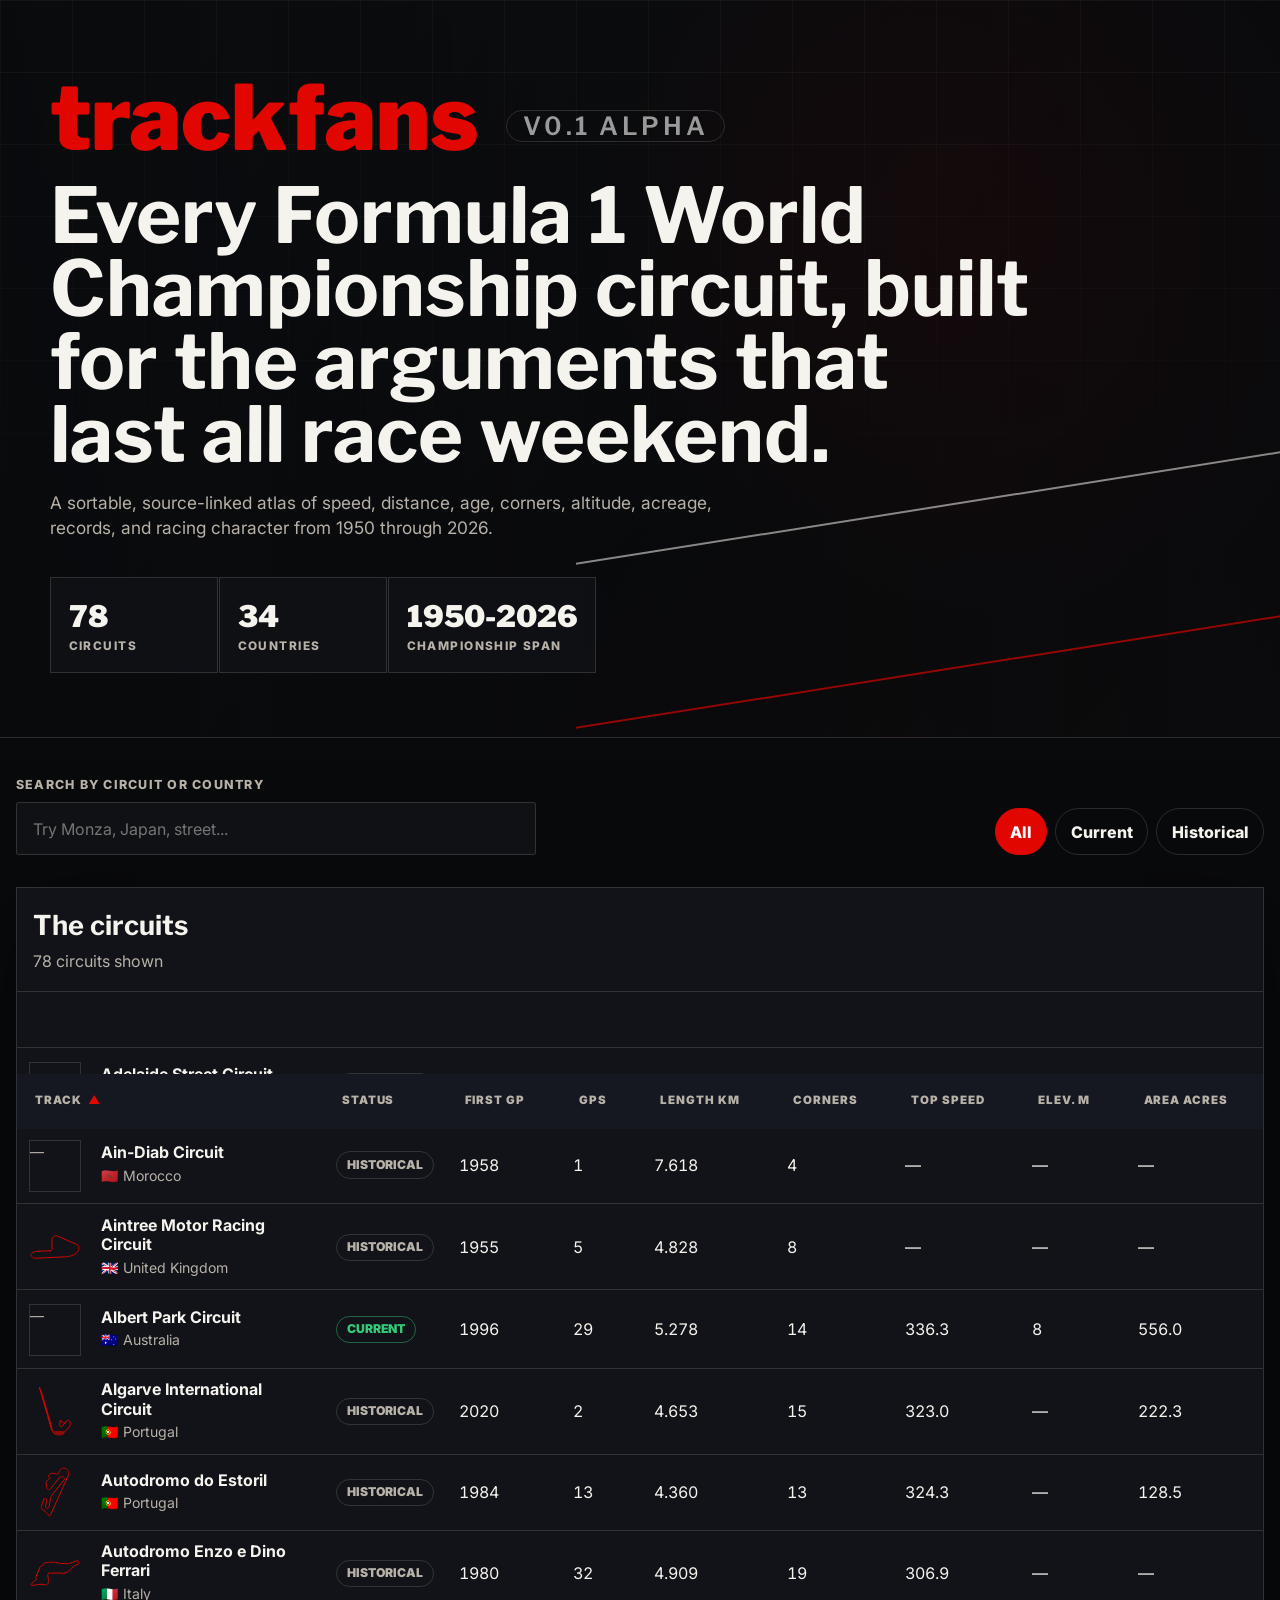
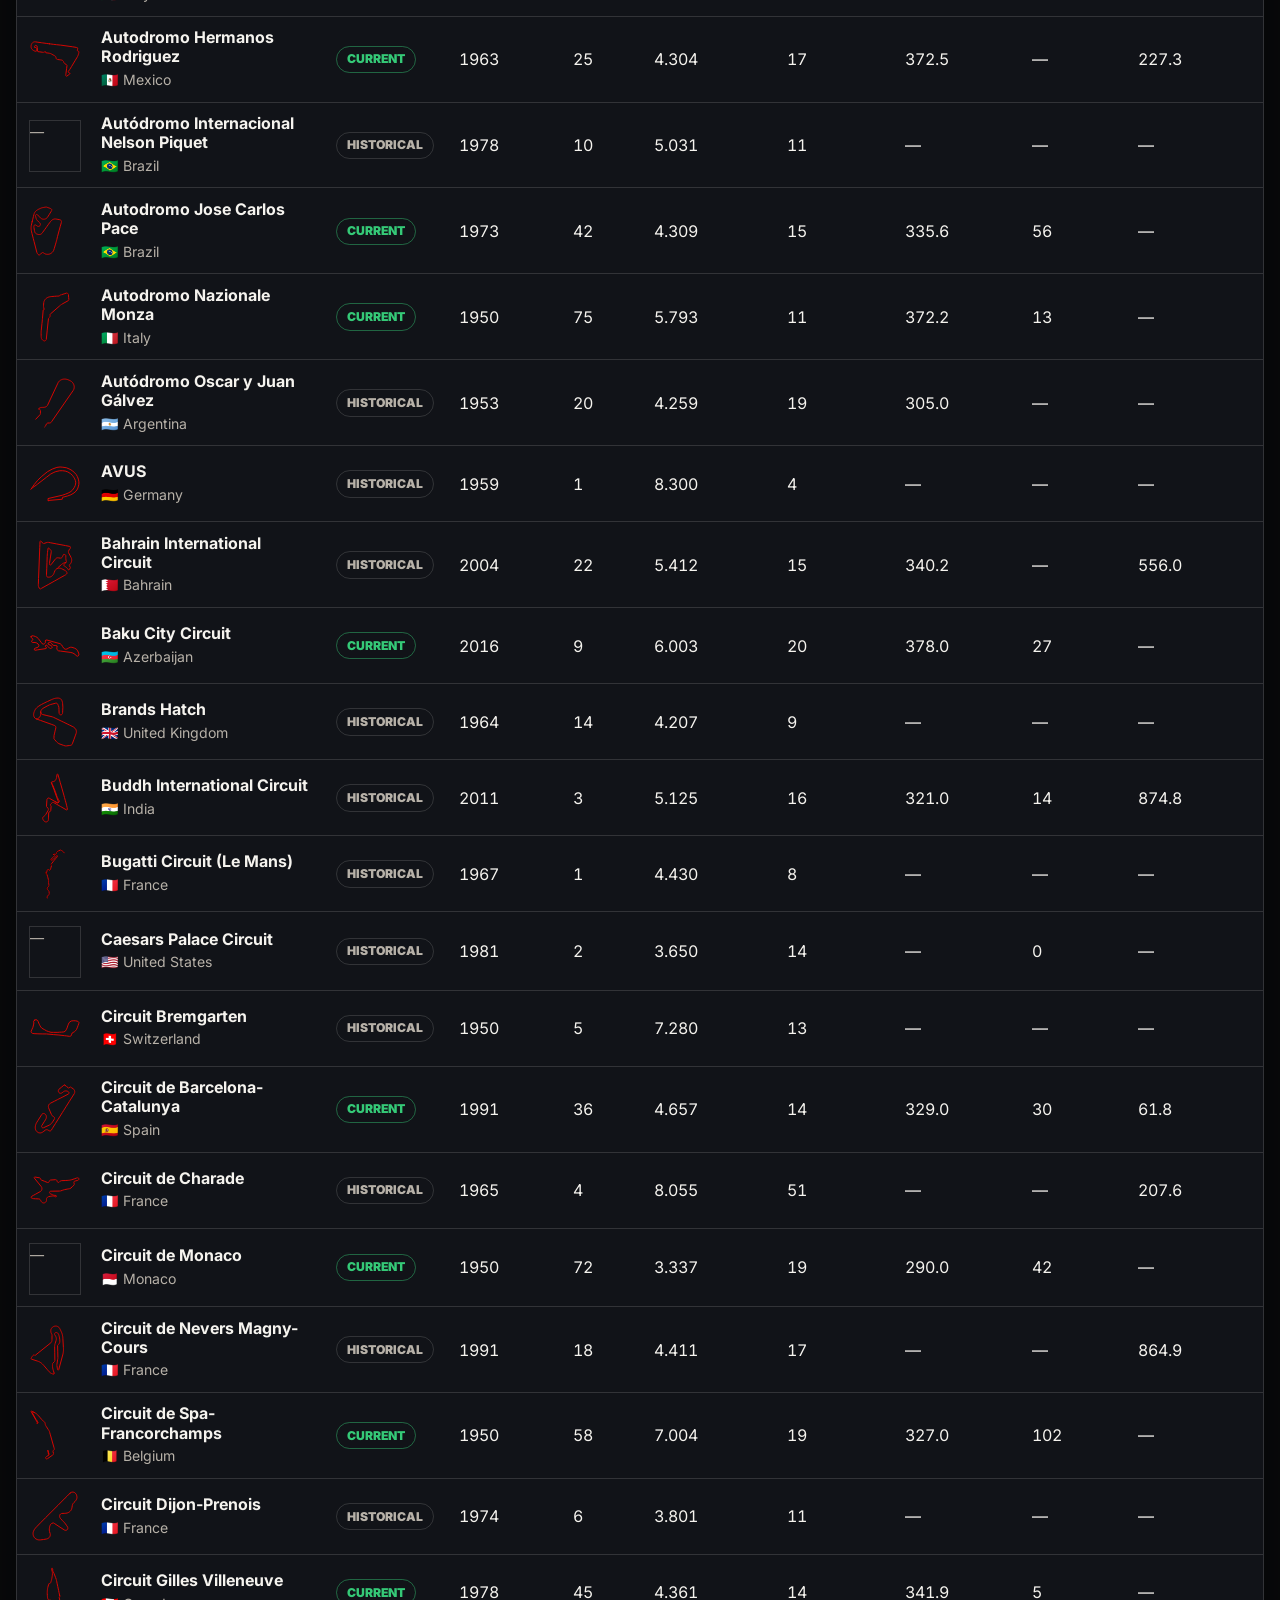
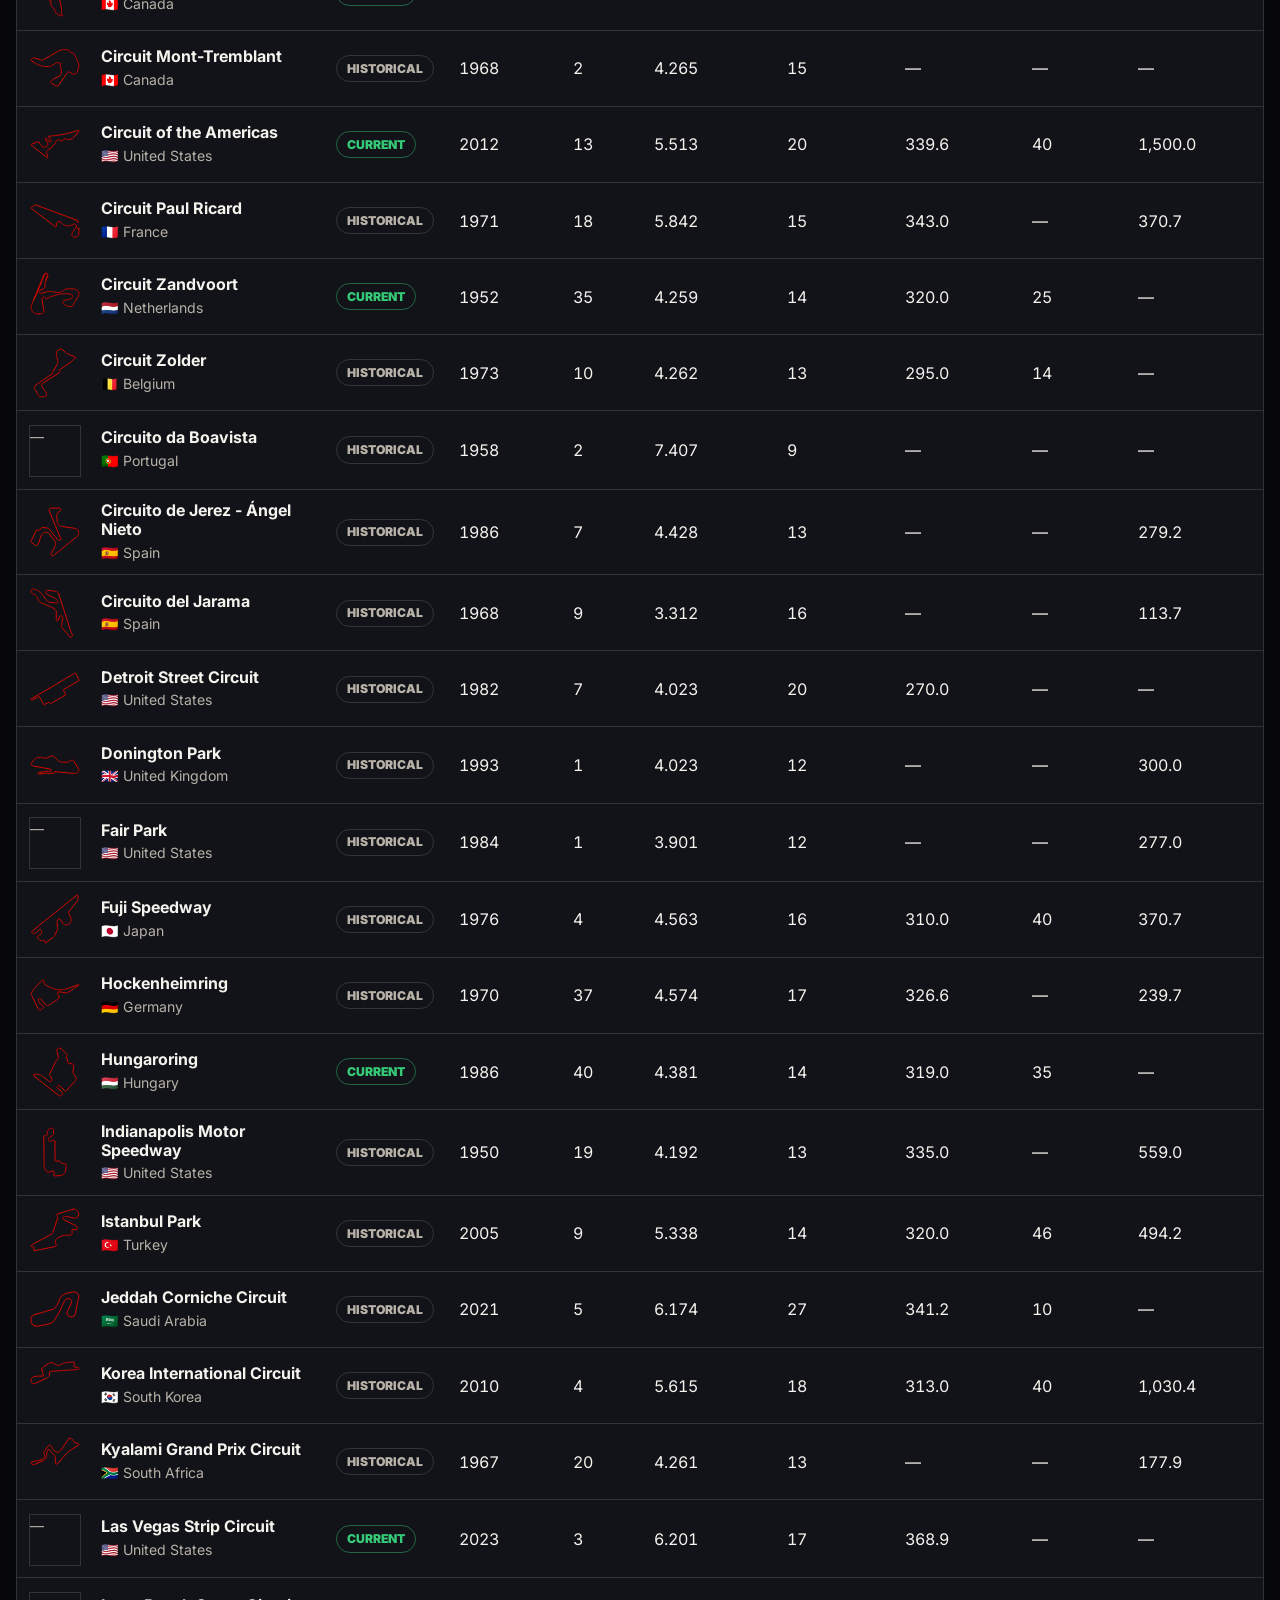
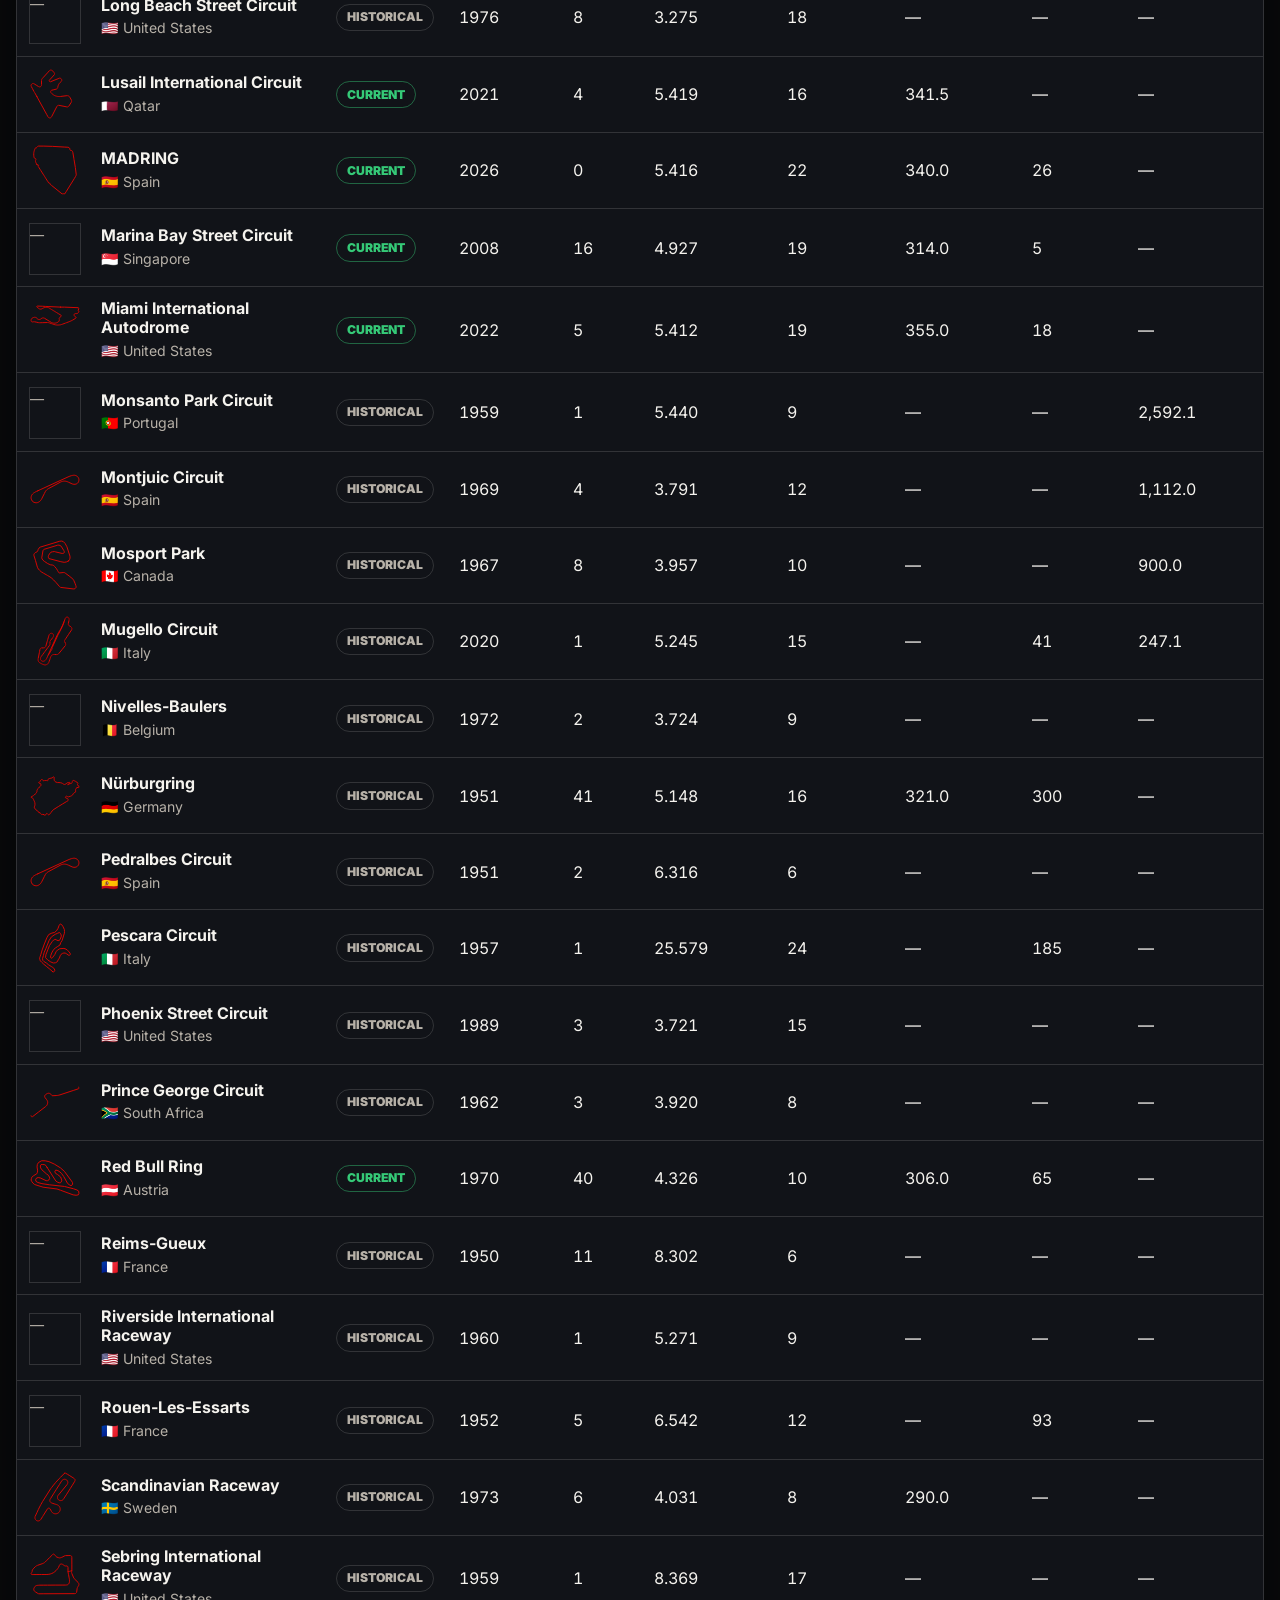
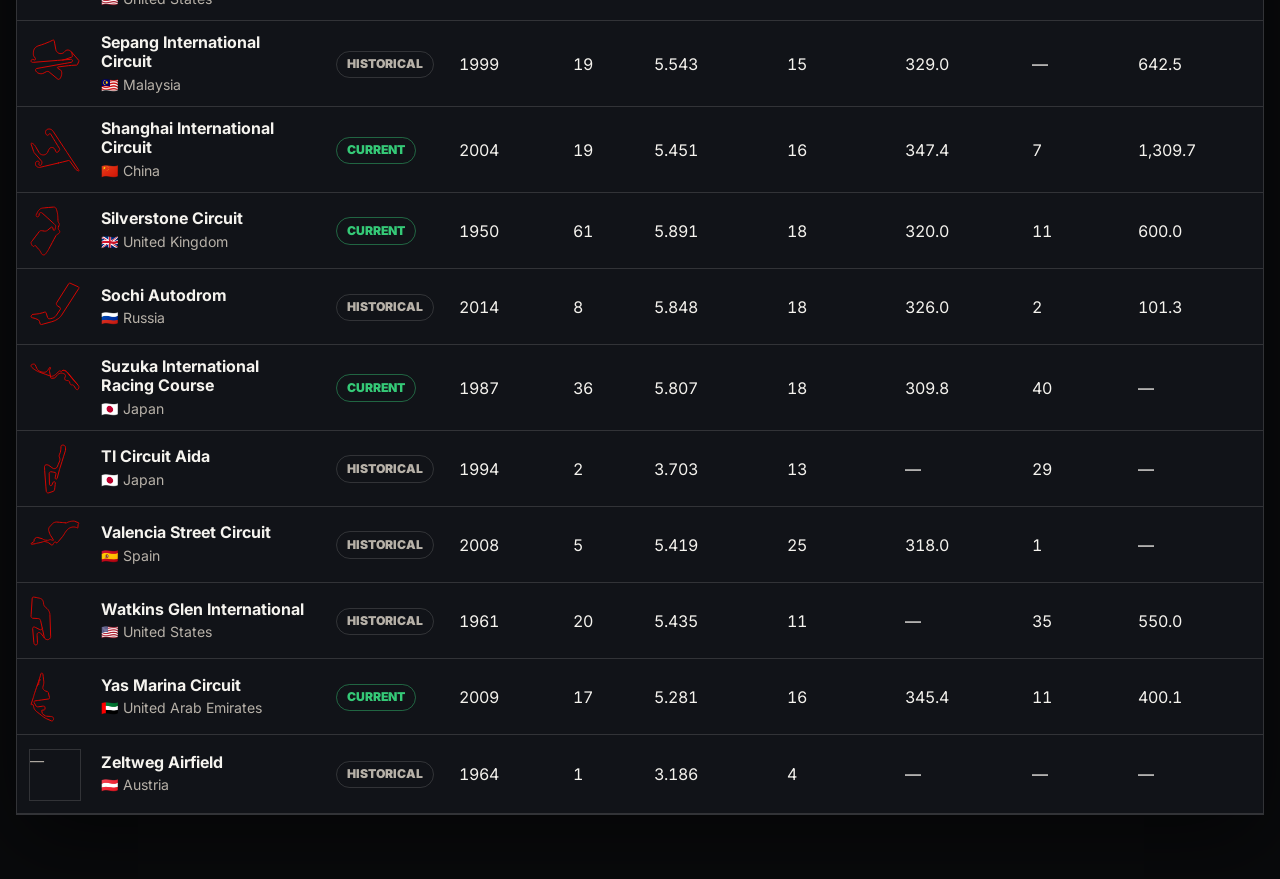
==== index.html @ aa9fca0a "trackfans v0.1 alpha" ====
<!doctype html>
<html lang="en">
  <head>
    <meta charset="utf-8">
    <meta name="viewport" content="width=device-width, initial-scale=1">
    <meta name="color-scheme" content="dark">
    <title>trackfans v0.1 alpha | Formula 1 World Championship Circuits 1950-2026</title>
    <link rel="preconnect" href="https://fonts.googleapis.com">
    <link rel="preconnect" href="https://fonts.gstatic.com" crossorigin>
    <link href="https://fonts.googleapis.com/css2?family=Inter:wght@400;500;600;700;800;900&family=Libre+Franklin:wght@700;900&display=swap" rel="stylesheet">
    <link rel="stylesheet" href="./styles.css">
  </head>
  <body>
    <a class="skip-link" href="#main">Skip to content</a>
    <header class="hero">
      <div class="hero__grid" aria-hidden="true"></div>
      <div class="hero__content">
        <p class="brand">trackfans <span class="version-badge">v0.1 alpha</span></p>
        <h1>Every Formula 1 World Championship circuit, built for the arguments that last all race weekend.</h1>
        <p class="tagline">A sortable, source-linked atlas of speed, distance, age, corners, altitude, acreage, records, and racing character from 1950 through 2026.</p>
        <dl class="hero-stats" aria-label="Collection statistics">
          <div>
            <dt id="stat-circuits">78</dt>
            <dd>circuits</dd>
          </div>
          <div>
            <dt id="stat-countries">34</dt>
            <dd>countries</dd>
          </div>
          <div>
            <dt>1950-2026</dt>
            <dd>championship span</dd>
          </div>
        </dl>
      </div>
    </header>

    <main id="main" tabindex="-1">
      <section class="controls" aria-label="Circuit filters">
        <div class="search-wrap">
          <label for="search">Search by circuit or country</label>
          <input id="search" type="search" autocomplete="off" placeholder="Try Monza, Japan, street...">
        </div>
        <div class="chips" role="group" aria-label="Status filter">
          <button class="chip is-active" type="button" data-status="all" aria-label="Show all circuits" aria-pressed="true">All</button>
          <button class="chip" type="button" data-status="current" aria-label="Show current circuits" aria-pressed="false">Current</button>
          <button class="chip" type="button" data-status="historical" aria-label="Show historical circuits" aria-pressed="false">Historical</button>
        </div>
      </section>

      <section class="table-shell" aria-labelledby="table-title">
        <div class="table-head">
          <div>
            <h2 id="table-title">The circuits</h2>
            <p id="result-count" aria-live="polite">78 circuits shown</p>
          </div>
        </div>
        <div class="table-scroll">
          <table>
            <caption>Formula 1 World Championship circuits, sortable by every visible column.</caption>
            <thead>
              <tr>
                <th scope="col" aria-sort="ascending"><button type="button" data-sort="name" aria-label="Sort by track name">Track <span aria-hidden="true"></span></button></th>
                <th scope="col" aria-sort="none"><button type="button" data-sort="status" aria-label="Sort by circuit status">Status <span aria-hidden="true"></span></button></th>
                <th scope="col" aria-sort="none"><button type="button" data-sort="first_gp_year" aria-label="Sort by first Grand Prix year">First GP <span aria-hidden="true"></span></button></th>
                <th scope="col" aria-sort="none"><button type="button" data-sort="grands_prix_held" aria-label="Sort by Grands Prix held">GPs <span aria-hidden="true"></span></button></th>
                <th scope="col" aria-sort="none"><button type="button" data-sort="length_km" aria-label="Sort by circuit length">Length km <span aria-hidden="true"></span></button></th>
                <th scope="col" aria-sort="none"><button type="button" data-sort="corners" aria-label="Sort by corner count">Corners <span aria-hidden="true"></span></button></th>
                <th scope="col" aria-sort="none"><button type="button" data-sort="top_speed_kmh" aria-label="Sort by top speed">Top speed <span aria-hidden="true"></span></button></th>
                <th scope="col" aria-sort="none"><button type="button" data-sort="elevation_change_m" aria-label="Sort by elevation change">Elev. m <span aria-hidden="true"></span></button></th>
                <th scope="col" aria-sort="none"><button type="button" data-sort="area_acres" aria-label="Sort by area in acres">Area acres <span aria-hidden="true"></span></button></th>
              </tr>
            </thead>
            <tbody id="track-rows"></tbody>
          </table>
        </div>
      </section>
    </main>

    <div class="modal" id="detail-modal" role="dialog" aria-modal="true" aria-labelledby="modal-title" hidden>
      <div class="modal__backdrop" data-close></div>
      <article class="modal__panel" tabindex="-1">
        <button class="modal__close" type="button" aria-label="Close circuit details" data-close>×</button>
        <div id="detail-content"></div>
      </article>
    </div>

    <script src="./tracks.js"></script>
    <script src="./app.js"></script>
  </body>
</html>
---- styles.css ----
:root {
  --bg: #090a0c;
  --panel: #111318;
  --panel-2: #181b21;
  --ink: #f5f3ee;
  --muted: #b7b1a8;
  --subtle: #827c74;
  --line: rgba(245, 243, 238, 0.14);
  --red: #e10600;
  --red-dark: #a90400;
  --gold: #d8b45f;
  --green: #35c977;
  --shadow: 0 24px 80px rgba(0, 0, 0, 0.55);
  --font-sans: Inter, system-ui, -apple-system, BlinkMacSystemFont, "Segoe UI", sans-serif;
  --font-display: "Libre Franklin", Inter, system-ui, sans-serif;
}

* {
  box-sizing: border-box;
}

html {
  scroll-behavior: smooth;
}

body {
  margin: 0;
  min-width: 320px;
  background: var(--bg);
  color: var(--ink);
  font-family: var(--font-sans);
  line-height: 1.5;
}

body.has-modal {
  overflow: hidden;
}

a {
  color: inherit;
}

button,
input {
  font: inherit;
}

:focus-visible {
  outline: 3px solid var(--gold);
  outline-offset: 3px;
}

.skip-link {
  position: fixed;
  left: 1rem;
  top: 1rem;
  z-index: 20;
  transform: translateY(-150%);
  border: 1px solid var(--line);
  background: var(--ink);
  color: var(--bg);
  padding: 0.65rem 0.9rem;
  font-weight: 800;
  text-decoration: none;
}

.skip-link:focus {
  transform: translateY(0);
}

.hero {
  position: relative;
  min-height: 76vh;
  display: grid;
  align-items: end;
  overflow: hidden;
  border-bottom: 1px solid var(--line);
  background:
    linear-gradient(90deg, rgba(9, 10, 12, 0.94), rgba(9, 10, 12, 0.74) 48%, rgba(9, 10, 12, 0.9)),
    radial-gradient(circle at 78% 30%, rgba(225, 6, 0, 0.3), transparent 36%),
    linear-gradient(135deg, #14171c 0%, #08090b 58%, #1b0b0a 100%);
}

.hero::before {
  content: "";
  position: absolute;
  inset: auto -8vw 8vh 45vw;
  height: 18vh;
  border-top: 2px solid rgba(245, 243, 238, 0.7);
  border-bottom: 2px solid rgba(225, 6, 0, 0.82);
  transform: skewY(-9deg);
  opacity: 0.78;
}

.hero__grid {
  position: absolute;
  inset: 0;
  background-image:
    linear-gradient(rgba(245, 243, 238, 0.055) 1px, transparent 1px),
    linear-gradient(90deg, rgba(245, 243, 238, 0.045) 1px, transparent 1px);
  background-size: 72px 72px;
  mask-image: linear-gradient(to bottom, rgba(0, 0, 0, 0.85), transparent 78%);
}

.hero__content {
  position: relative;
  width: min(1180px, calc(100% - 2rem));
  margin: 0 auto;
  padding: 5rem 0 4rem;
}

.brand {
  margin: 0 0 1.5rem;
  color: var(--red);
  font-family: var(--font-display);
  font-size: clamp(2.2rem, 7vw, 6.4rem);
  font-weight: 900;
  letter-spacing: 0;
  line-height: 0.85;
  text-transform: lowercase;
}

h1,
h2,
h3,
p {
  margin-top: 0;
}

.hero h1 {
  max-width: 980px;
  margin-bottom: 1.1rem;
  font-family: var(--font-display);
  font-size: clamp(2.3rem, 6vw, 5.8rem);
  line-height: 0.95;
  letter-spacing: 0;
}

.tagline {
  max-width: 720px;
  color: var(--muted);
  font-size: 1.08rem;
}

.hero-stats {
  display: flex;
  flex-wrap: wrap;
  gap: 1px;
  margin: 2.2rem 0 0;
}

.hero-stats div {
  min-width: 168px;
  border: 1px solid var(--line);
  background: rgba(17, 19, 24, 0.72);
  padding: 1rem 1.1rem;
}

.hero-stats dt {
  font-family: var(--font-display);
  font-size: 1.85rem;
  font-weight: 900;
}

.hero-stats dd {
  margin: 0;
  color: var(--muted);
  text-transform: uppercase;
  font-size: 0.74rem;
  font-weight: 800;
  letter-spacing: 0.12em;
}

main {
  width: min(1440px, calc(100% - 2rem));
  margin: 0 auto;
  padding: 1.4rem 0 4rem;
}

.controls,
.table-head {
  display: flex;
  align-items: end;
  justify-content: space-between;
  gap: 1rem;
}

.controls {
  position: sticky;
  top: 0;
  z-index: 5;
  margin: 0 -1rem;
  padding: 1rem;
  background: rgba(9, 10, 12, 0.92);
  backdrop-filter: blur(16px);
}

.search-wrap {
  display: grid;
  gap: 0.45rem;
  width: min(520px, 100%);
}

label {
  color: var(--muted);
  font-size: 0.78rem;
  font-weight: 800;
  letter-spacing: 0.1em;
  text-transform: uppercase;
}

input[type="search"] {
  width: 100%;
  border: 1px solid var(--line);
  border-radius: 3px;
  background: #0f1115;
  color: var(--ink);
  padding: 0.85rem 1rem;
}

.chips {
  display: flex;
  flex-wrap: wrap;
  gap: 0.5rem;
}

.chip {
  border: 1px solid var(--line);
  border-radius: 999px;
  background: transparent;
  color: var(--ink);
  cursor: pointer;
  padding: 0.65rem 0.9rem;
  font-weight: 800;
}

.chip.is-active {
  border-color: var(--red);
  background: var(--red);
  color: white;
}

.table-shell {
  margin-top: 1rem;
  border: 1px solid var(--line);
  background: var(--panel);
  box-shadow: var(--shadow);
}

.table-head {
  padding: 1.1rem 1rem;
  border-bottom: 1px solid var(--line);
}

.table-head h2 {
  margin-bottom: 0.15rem;
  font-family: var(--font-display);
  font-size: 1.7rem;
}

#result-count {
  margin-bottom: 0;
  color: var(--muted);
}

.table-scroll {
  overflow-x: auto;
}

table {
  width: 100%;
  min-width: 1120px;
  border-collapse: collapse;
}

caption {
  position: absolute;
  width: 1px;
  height: 1px;
  overflow: hidden;
  clip: rect(0 0 0 0);
}

th,
td {
  border-bottom: 1px solid var(--line);
  padding: 0.72rem 0.78rem;
  text-align: left;
  vertical-align: middle;
}

th {
  position: sticky;
  top: 82px;
  z-index: 2;
  background: #151820;
  color: var(--muted);
  font-size: 0.72rem;
  letter-spacing: 0.08em;
  text-transform: uppercase;
  white-space: nowrap;
}

th button {
  display: inline-flex;
  align-items: center;
  gap: 0.35rem;
  min-height: 2rem;
  border: 0;
  background: transparent;
  color: inherit;
  cursor: pointer;
  font-weight: 900;
  text-transform: inherit;
  letter-spacing: inherit;
}

th button span {
  min-width: 0.7rem;
  color: var(--red);
}

tbody tr {
  cursor: pointer;
  transition: background-color 160ms ease, color 160ms ease;
}

tbody tr:hover,
tbody tr:focus-visible {
  background: #1d2028;
}

td:not(:first-child) {
  font-variant-numeric: tabular-nums;
  white-space: nowrap;
}

.track-cell {
  display: grid;
  grid-template-columns: 58px minmax(170px, 1fr);
  align-items: center;
  gap: 0.85rem;
}

.track-cell strong {
  display: block;
  line-height: 1.2;
}

.track-cell span {
  display: block;
  margin-top: 0.15rem;
  color: var(--muted);
  font-size: 0.88rem;
}

.outline-thumb {
  width: 52px;
  aspect-ratio: 1;
  color: var(--red);
}

.outline-empty {
  display: grid;
  place-items: center;
  border: 1px solid var(--line);
  color: var(--subtle);
}

.badge {
  display: inline-flex;
  align-items: center;
  min-height: 1.7rem;
  border: 1px solid var(--line);
  border-radius: 999px;
  padding: 0.2rem 0.62rem;
  font-size: 0.76rem;
  font-weight: 900;
  text-transform: uppercase;
}

.badge--current {
  border-color: rgba(53, 201, 119, 0.45);
  color: var(--green);
}

.badge--historical {
  color: var(--muted);
}

.badge--future {
  border-color: rgba(216, 180, 95, 0.5);
  color: var(--gold);
}

.modal[hidden] {
  display: none;
}

.modal {
  position: fixed;
  inset: 0;
  z-index: 30;
  display: grid;
  place-items: center;
  padding: 1rem;
}

.modal__backdrop {
  position: absolute;
  inset: 0;
  background: rgba(0, 0, 0, 0.72);
}

.modal__panel {
  position: relative;
  width: min(1180px, 100%);
  max-height: min(92vh, 980px);
  overflow: auto;
  border: 1px solid var(--line);
  background: #101216;
  box-shadow: var(--shadow);
}

.modal__close {
  position: sticky;
  top: 0.75rem;
  left: calc(100% - 3.25rem);
  z-index: 3;
  width: 2.5rem;
  height: 2.5rem;
  border: 1px solid var(--line);
  border-radius: 50%;
  background: #1a1d24;
  color: var(--ink);
  cursor: pointer;
  font-size: 1.5rem;
  line-height: 1;
}

#detail-content {
  padding: 0 1.4rem 1.6rem;
}

.detail-hero {
  display: grid;
  grid-template-columns: minmax(0, 1fr) minmax(180px, 300px);
  align-items: center;
  gap: 1.5rem;
  padding: 0.2rem 0 1.5rem;
  border-bottom: 1px solid var(--line);
}

.detail-hero p {
  color: var(--muted);
  font-weight: 800;
  text-transform: uppercase;
  letter-spacing: 0.08em;
}

.detail-hero h2 {
  margin-bottom: 1rem;
  font-family: var(--font-display);
  font-size: clamp(2rem, 5vw, 4.4rem);
  line-height: 1;
  letter-spacing: 0;
}

.detail-badges {
  display: flex;
  flex-wrap: wrap;
  gap: 0.5rem;
}

.detail-badges > span:not(.badge) {
  border: 1px solid var(--line);
  border-radius: 999px;
  color: var(--muted);
  padding: 0.2rem 0.62rem;
  font-size: 0.76rem;
  font-weight: 900;
  text-transform: uppercase;
}

.outline-large {
  width: 100%;
  max-height: 300px;
  color: var(--red);
}

.media-grid {
  display: grid;
  grid-template-columns: minmax(0, 1.3fr) minmax(280px, 0.7fr);
  gap: 1rem;
  margin-top: 1rem;
}

.satellite {
  margin: 0;
}

.satellite img,
.image-fallback {
  display: block;
  width: 100%;
  aspect-ratio: 8 / 5;
  object-fit: cover;
  border: 1px solid var(--line);
  background: #07080a;
}

.image-fallback {
  display: grid;
  place-items: center;
  color: var(--subtle);
}

figcaption,
.fine {
  margin-top: 0.5rem;
  color: var(--subtle);
  font-size: 0.86rem;
}

.detail-stats {
  display: grid;
  gap: 1px;
  margin: 0;
}

.detail-stat {
  border: 1px solid var(--line);
  background: var(--panel-2);
  padding: 0.9rem;
}

.detail-stat dt {
  color: var(--muted);
  font-size: 0.72rem;
  font-weight: 900;
  letter-spacing: 0.08em;
  text-transform: uppercase;
}

.detail-stat dd {
  margin: 0.2rem 0 0;
  font-weight: 800;
}

.detail-stat span {
  display: block;
  margin-top: 0.35rem;
  color: var(--muted);
  font-weight: 500;
}

.detail-section {
  margin-top: 1.4rem;
  border-top: 1px solid var(--line);
  padding-top: 1rem;
}

.detail-section h3 {
  margin-bottom: 0.5rem;
  font-size: 0.9rem;
  letter-spacing: 0.08em;
  text-transform: uppercase;
}

.detail-section p,
.detail-section li {
  color: var(--muted);
}

.detail-section ul {
  margin: 0;
  padding-left: 1.1rem;
}

.sources {
  columns: 2 280px;
}

.sources a {
  color: var(--ink);
  text-decoration-color: var(--red);
  text-underline-offset: 0.2em;
}

@media (max-width: 760px) {
  .hero {
    min-height: 68vh;
  }

  .controls {
    position: static;
    align-items: stretch;
    flex-direction: column;
  }

  .table-scroll {
    overflow: visible;
  }

  table,
  thead,
  tbody,
  tr,
  th,
  td {
    display: block;
  }

  table {
    min-width: 0;
  }

  thead {
    position: absolute;
    width: 1px;
    height: 1px;
    overflow: hidden;
    clip: rect(0 0 0 0);
  }

  tbody {
    display: grid;
    gap: 0.8rem;
    padding: 0.8rem;
  }

  tbody tr {
    border: 1px solid var(--line);
    background: #12151b;
    padding: 0.25rem 0;
  }

  td {
    display: grid;
    grid-template-columns: minmax(7.5rem, 38%) minmax(0, 1fr);
    gap: 0.75rem;
    border-bottom: 0;
    padding: 0.45rem 0.75rem;
    white-space: normal;
  }

  td::before {
    content: attr(data-label);
    color: var(--subtle);
    font-size: 0.72rem;
    font-weight: 900;
    text-transform: uppercase;
  }

  td:first-child {
    grid-template-columns: 1fr;
    padding-top: 0.75rem;
  }

  td:first-child::before {
    display: none;
  }

  .track-cell {
    grid-template-columns: 58px minmax(0, 1fr);
  }

  .detail-hero,
  .media-grid {
    grid-template-columns: 1fr;
  }

  .outline-large {
    max-height: 220px;
  }
}

@media (max-width: 430px) {
  main,
  .hero__content {
    width: min(100% - 1rem, 1440px);
  }

  #detail-content {
    padding-inline: 0.85rem;
  }

  .modal {
    padding: 0.4rem;
  }
}

@media (prefers-reduced-motion: reduce) {
  *,
  *::before,
  *::after {
    scroll-behavior: auto !important;
    transition-duration: 0.001ms !important;
    animation-duration: 0.001ms !important;
  }
}

.version-badge {
  display: inline-block;
  vertical-align: middle;
  margin-left: 0.6rem;
  padding: 0.18em 0.65em;
  font-size: 0.28em;
  font-weight: 600;
  letter-spacing: 0.14em;
  text-transform: uppercase;
  color: var(--text-muted, #9a9a9a);
  border: 1px solid var(--line, #3a3a3a);
  border-radius: 999px;
  background: transparent;
}
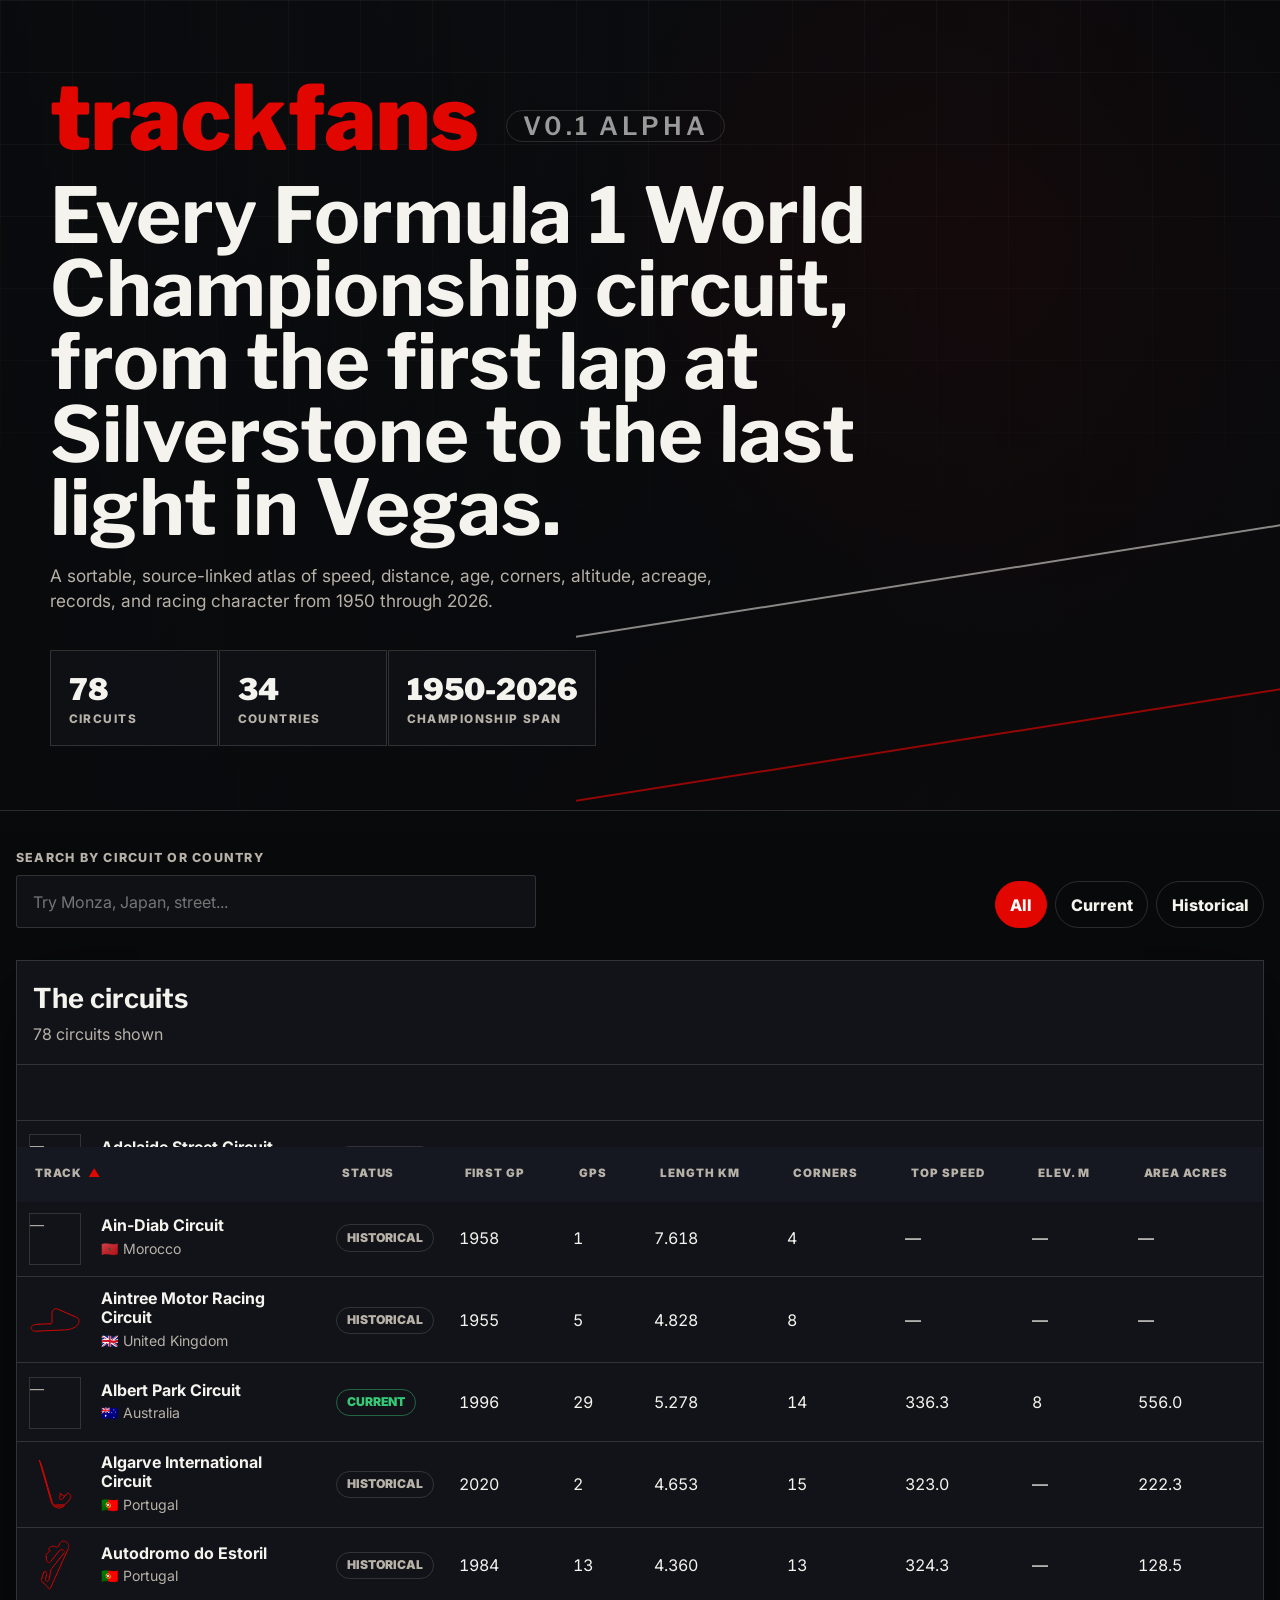
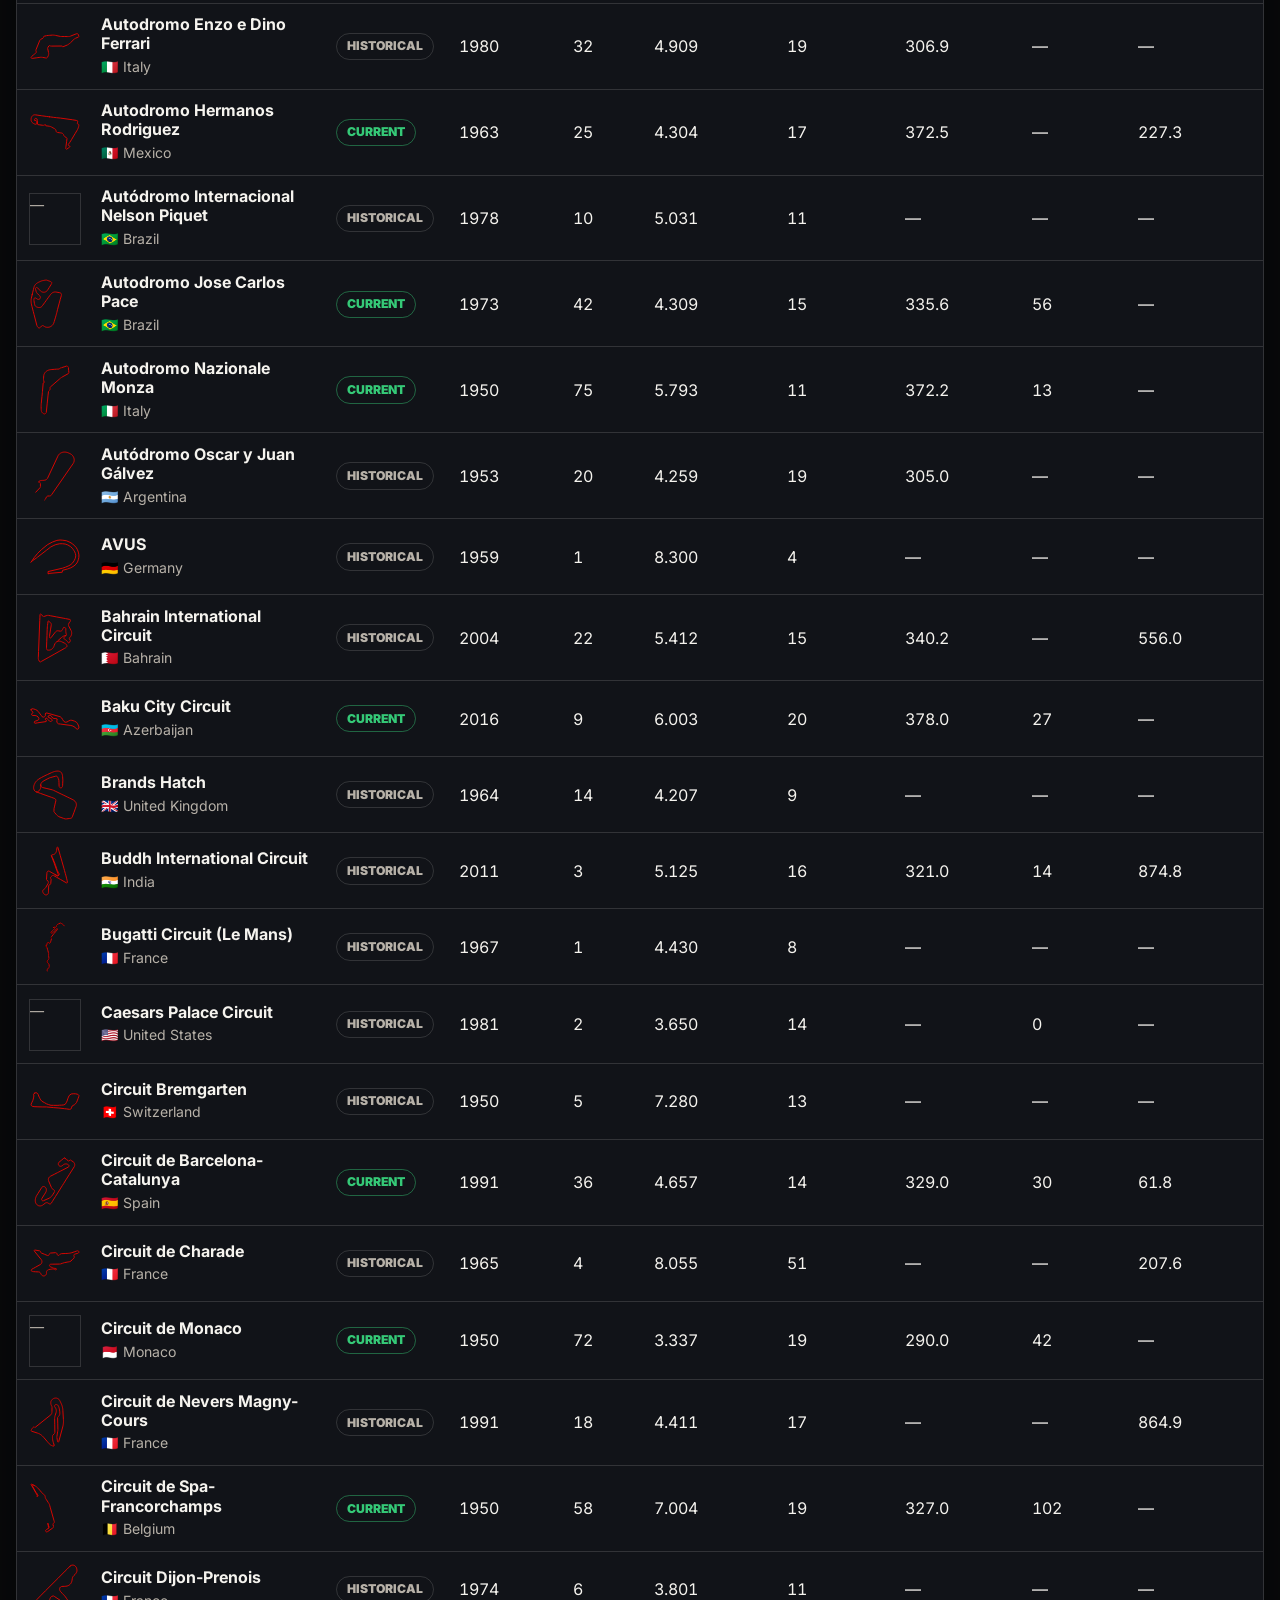
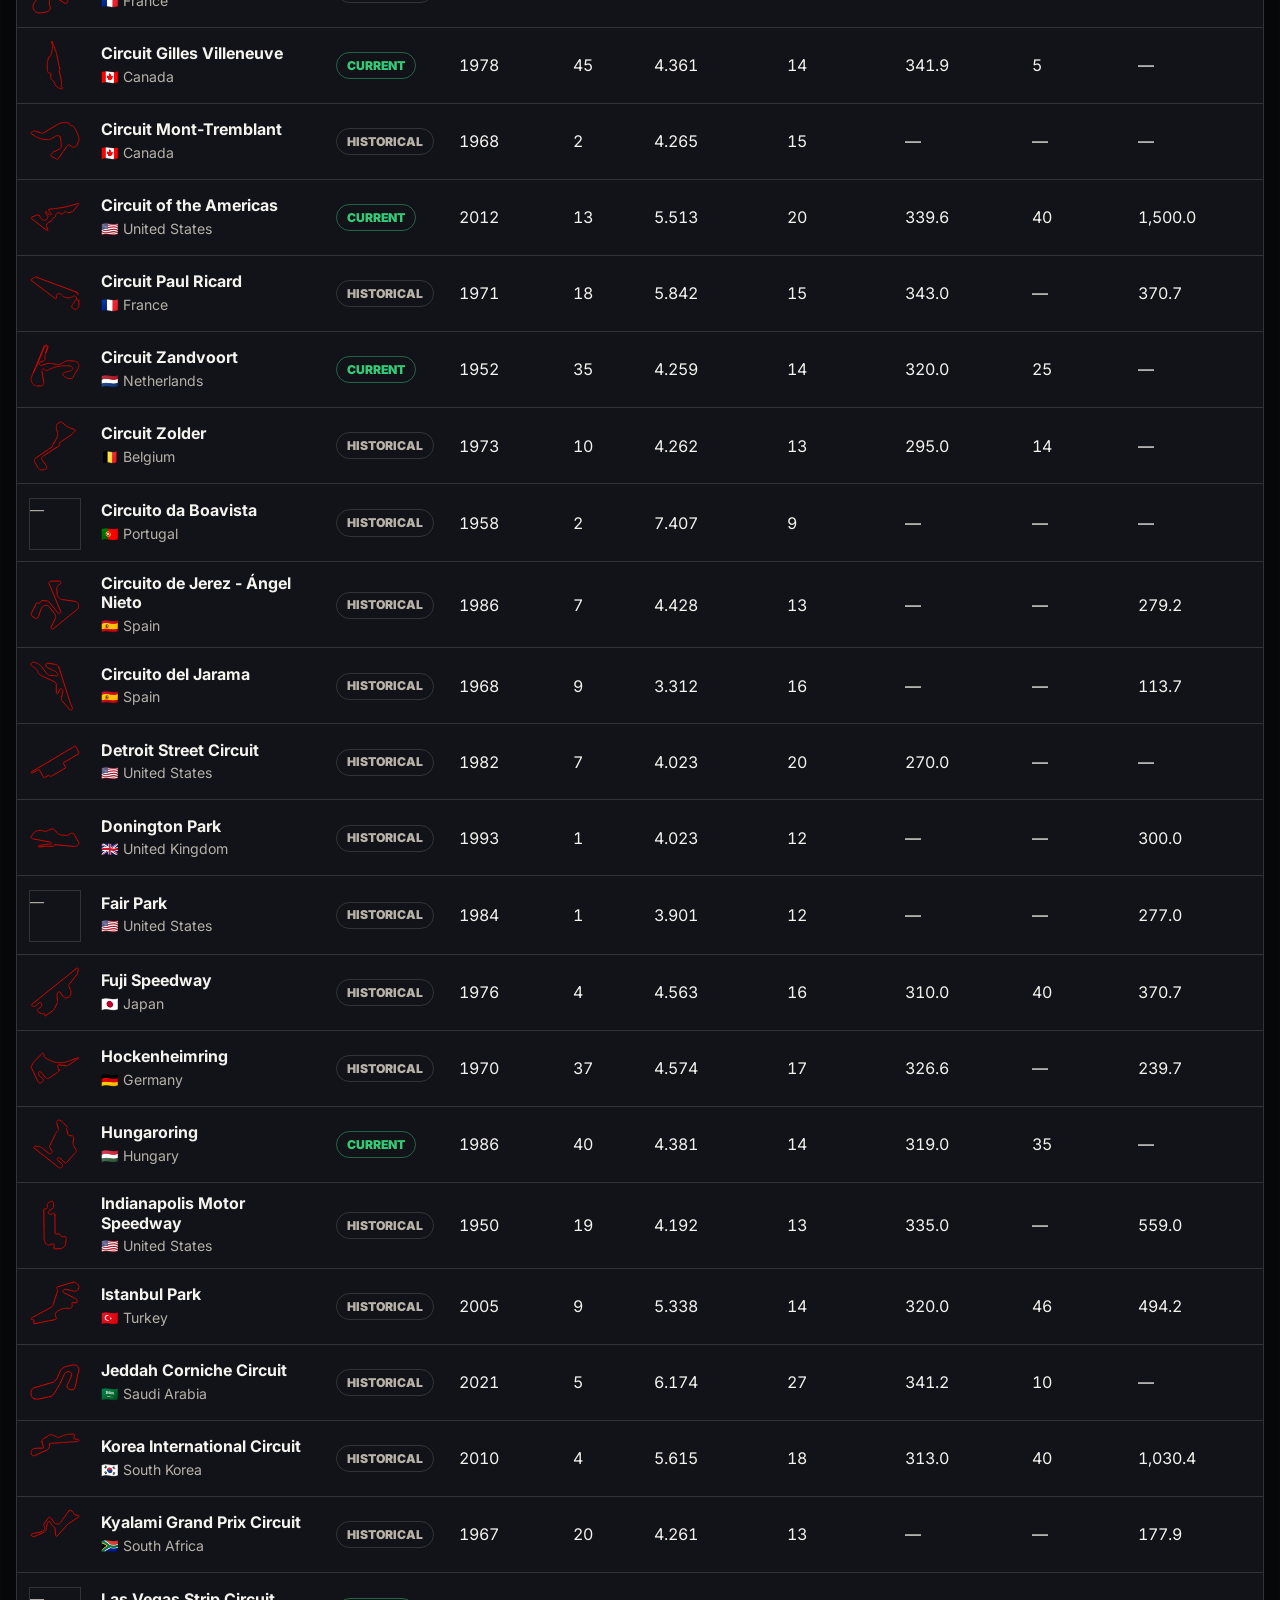
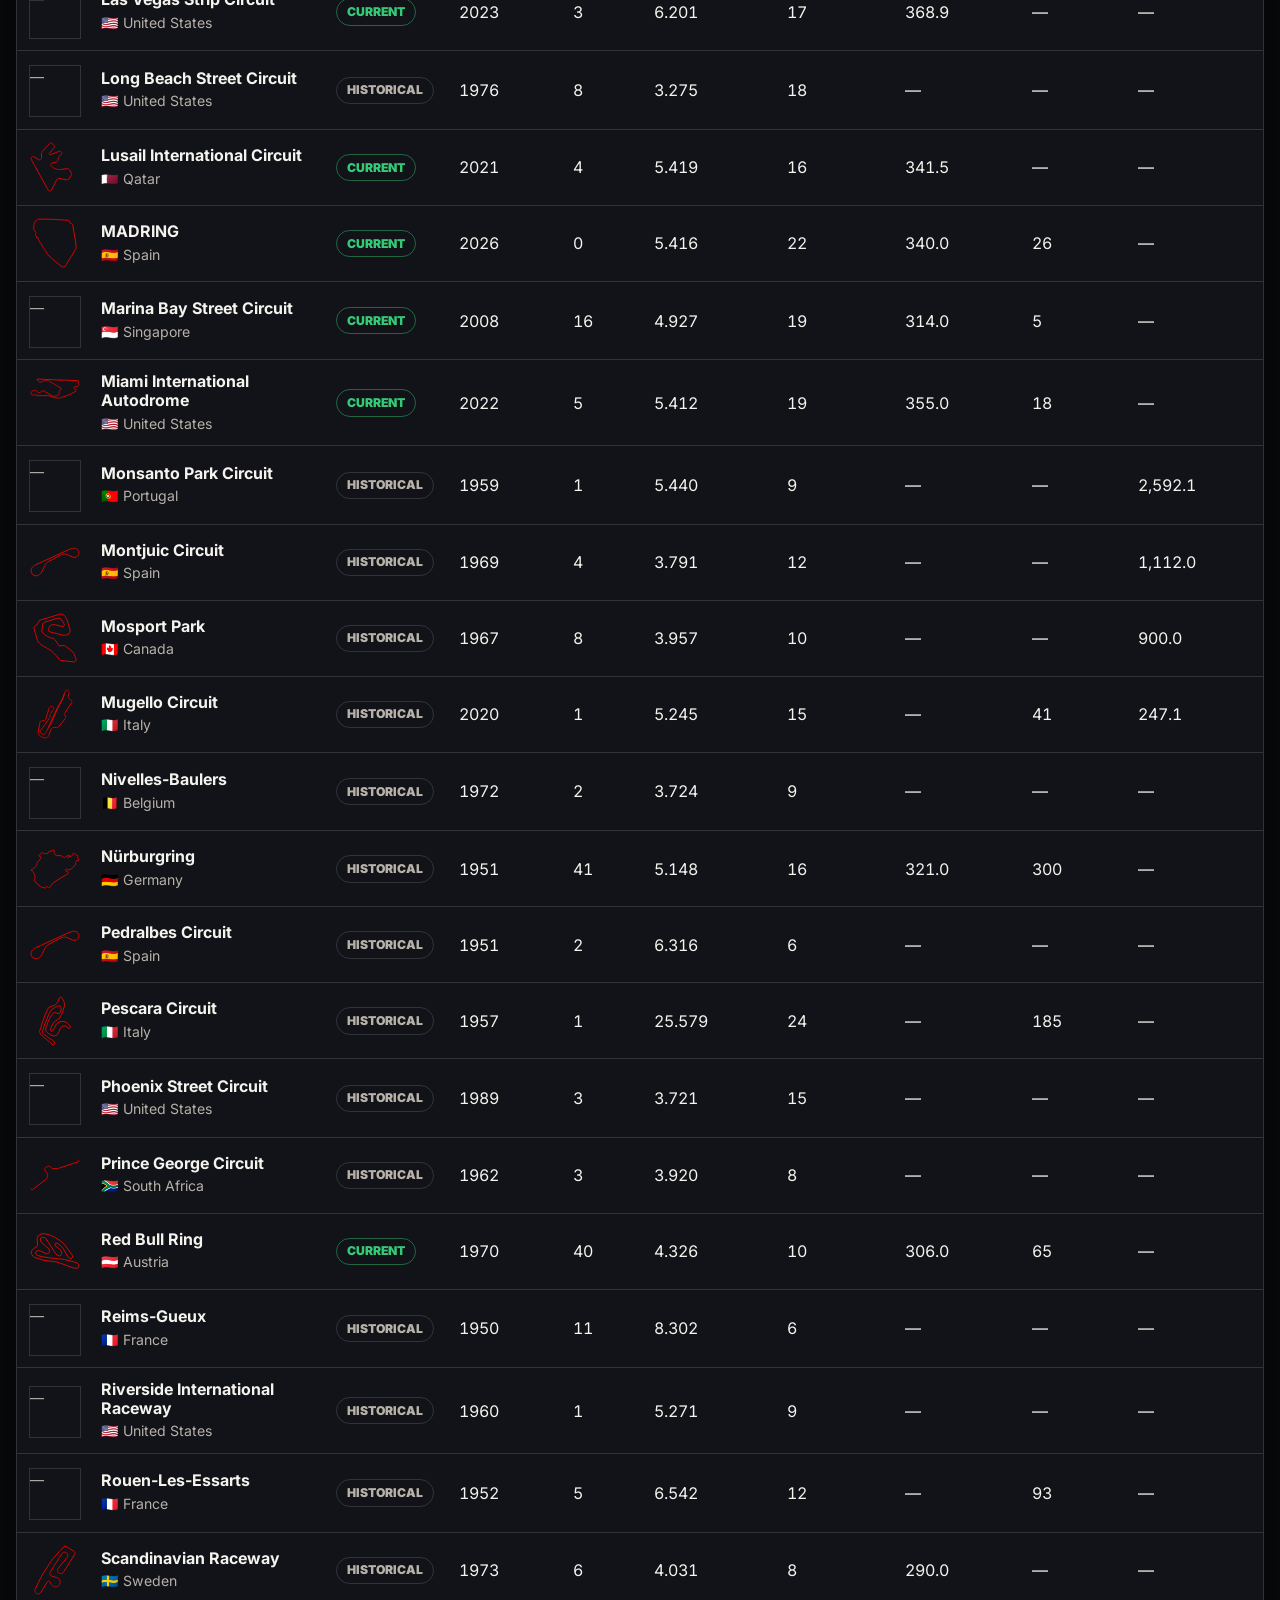
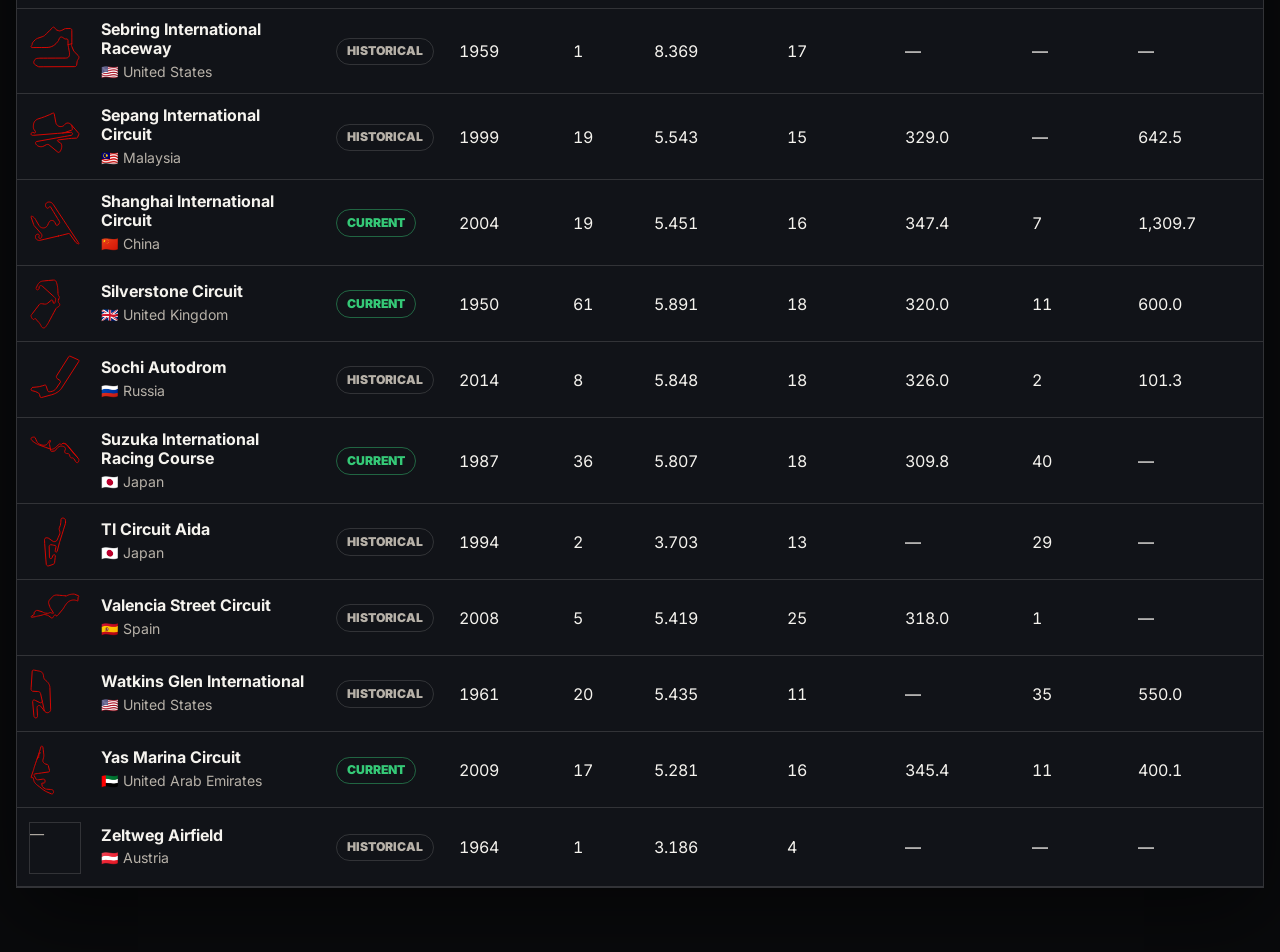
==== commit 98e274d9: "Deploy 2026-07-18 16:11" ====
--- a/index.html
+++ b/index.html
@@ -16,7 +16,7 @@
       <div class="hero__grid" aria-hidden="true"></div>
       <div class="hero__content">
         <p class="brand">trackfans <span class="version-badge">v0.1 alpha</span></p>
-        <h1>Every Formula 1 World Championship circuit, built for the arguments that last all race weekend.</h1>
+        <h1>Every Formula 1 World Championship circuit, from the first lap at Silverstone to the last light in Vegas.</h1>
         <p class="tagline">A sortable, source-linked atlas of speed, distance, age, corners, altitude, acreage, records, and racing character from 1950 through 2026.</p>
         <dl class="hero-stats" aria-label="Collection statistics">
           <div>
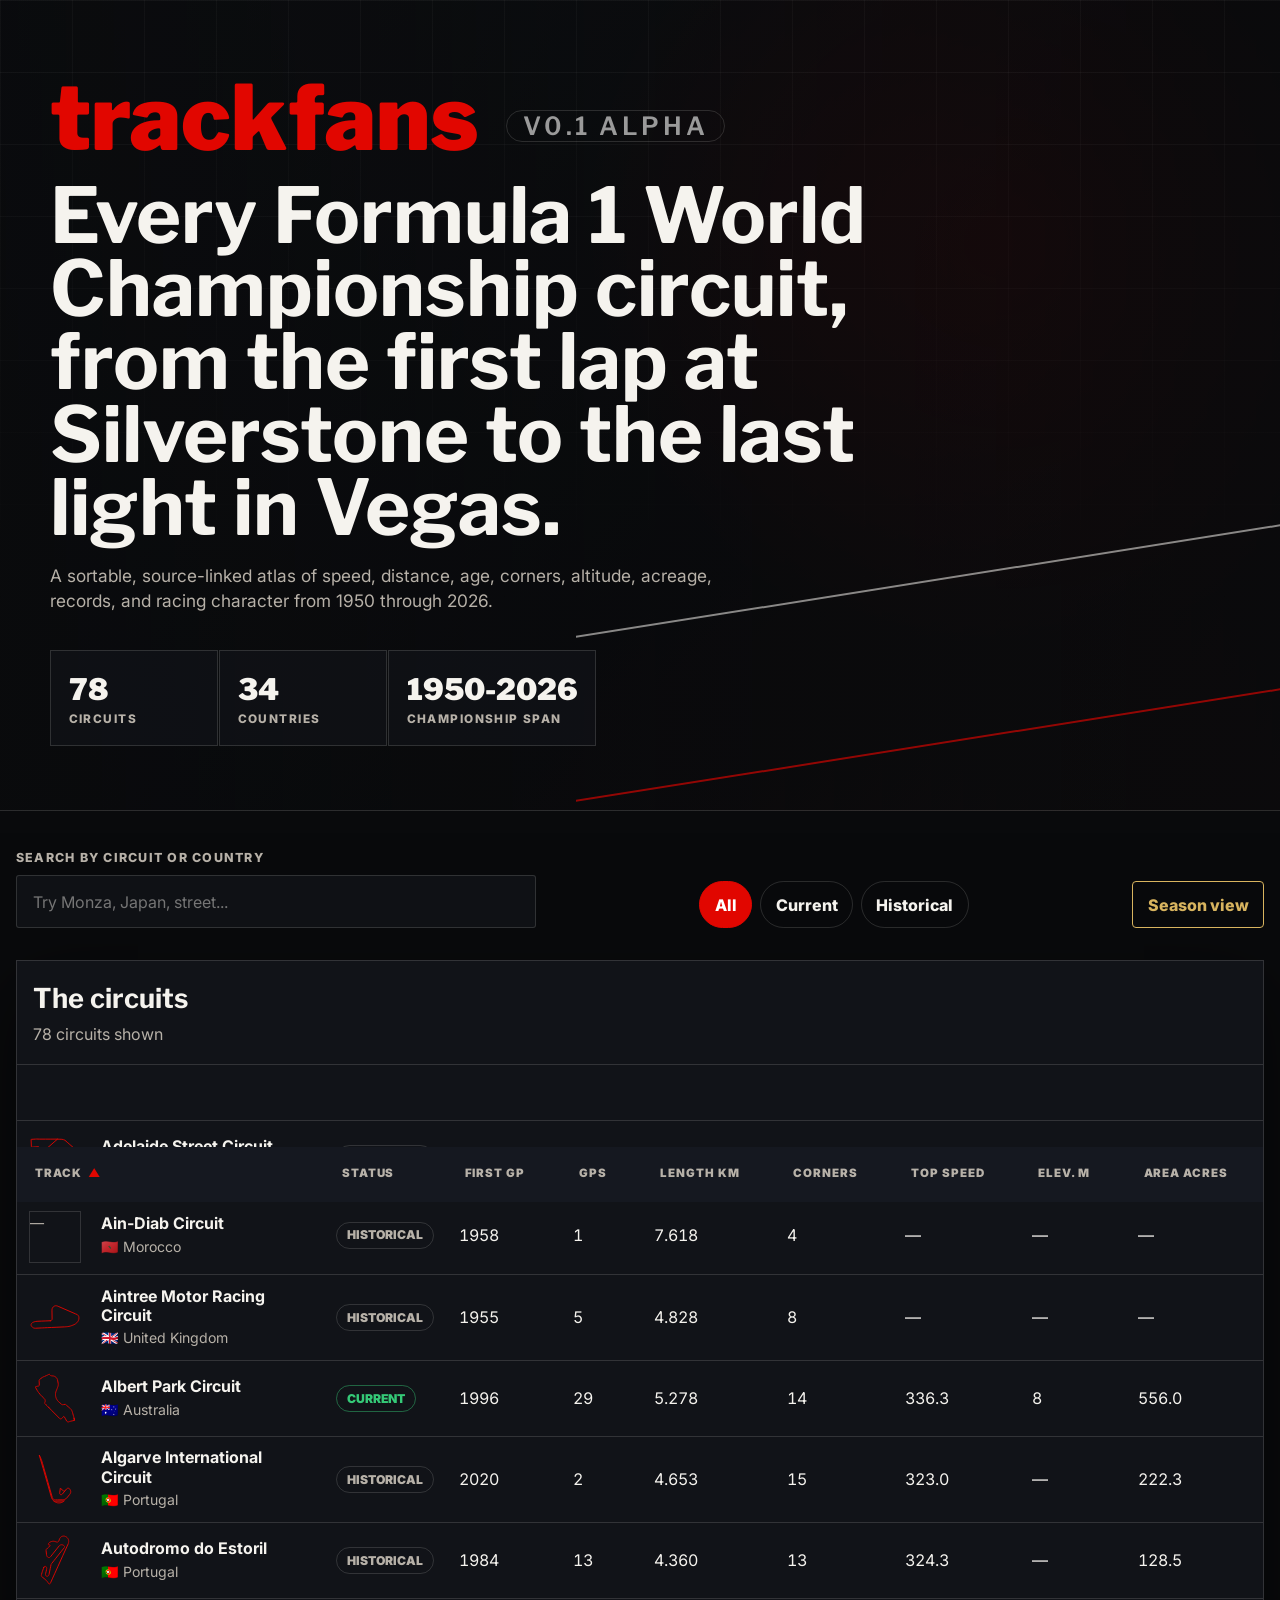
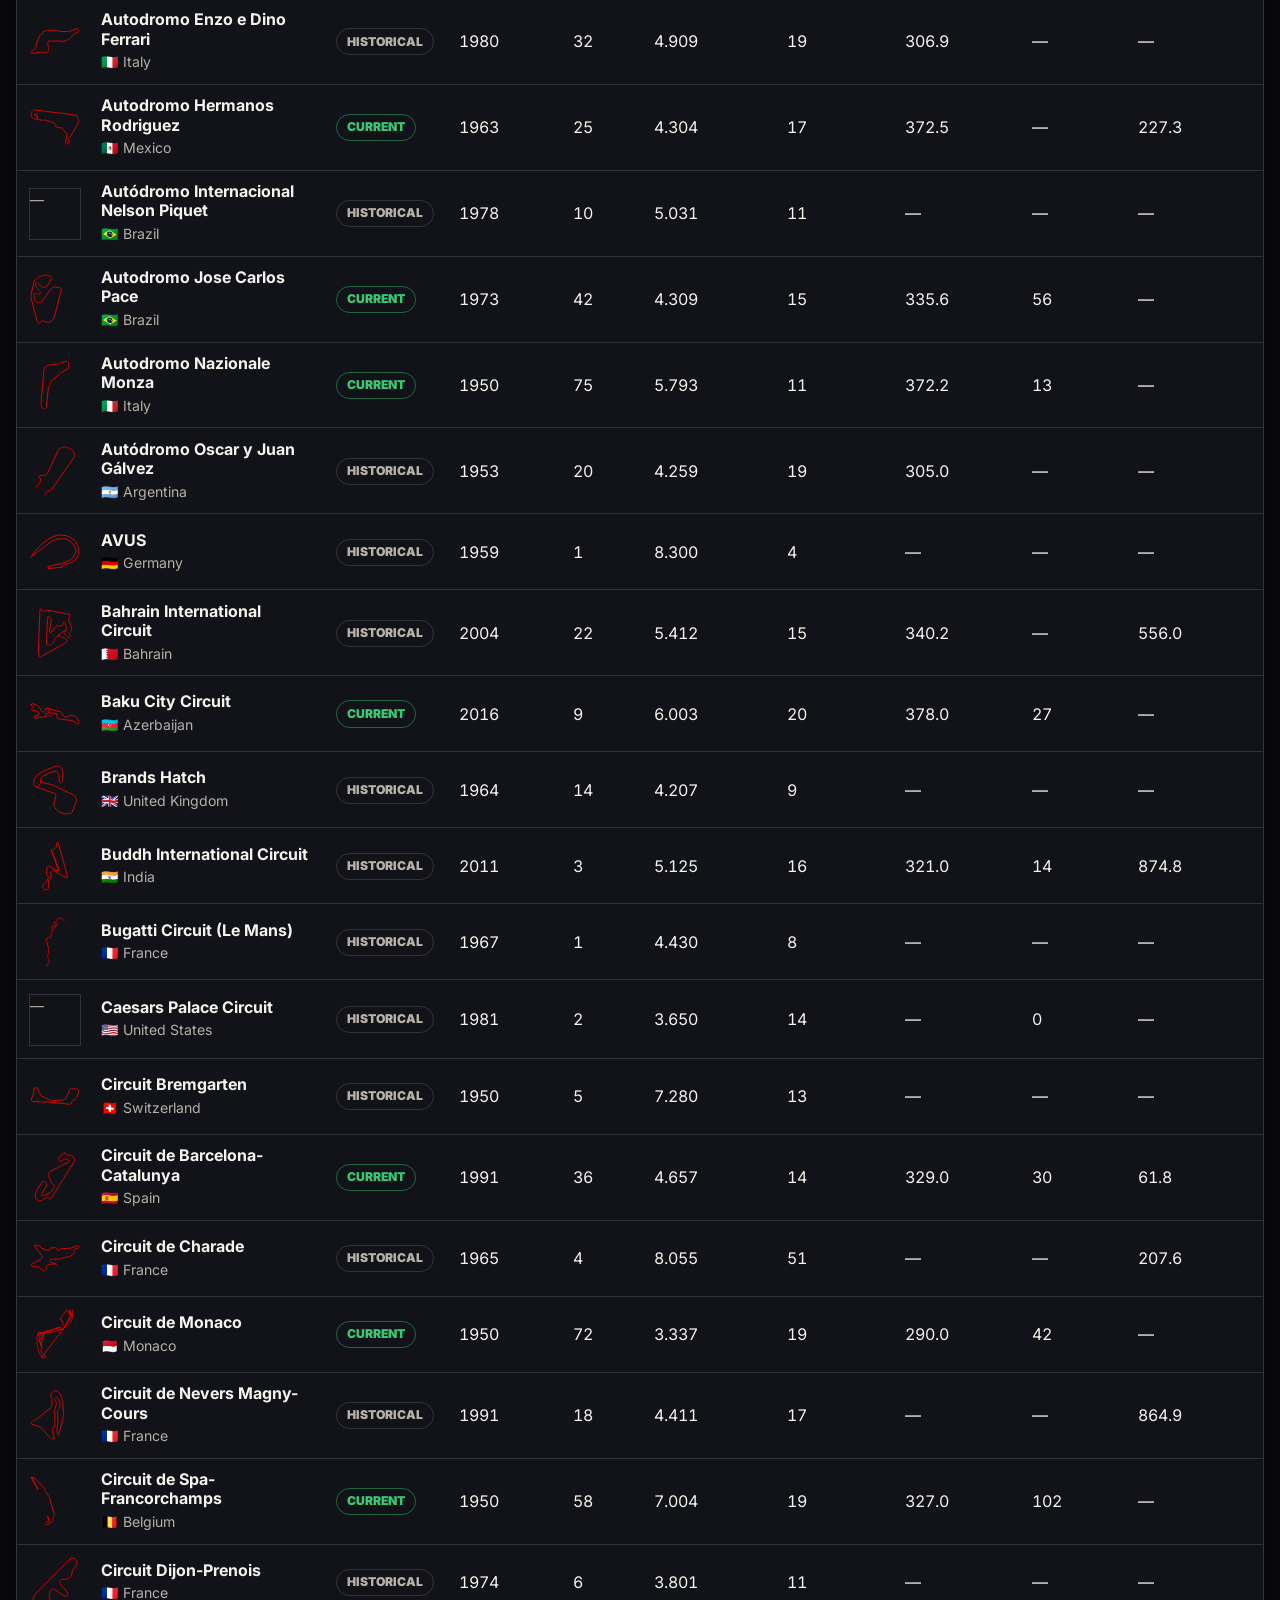
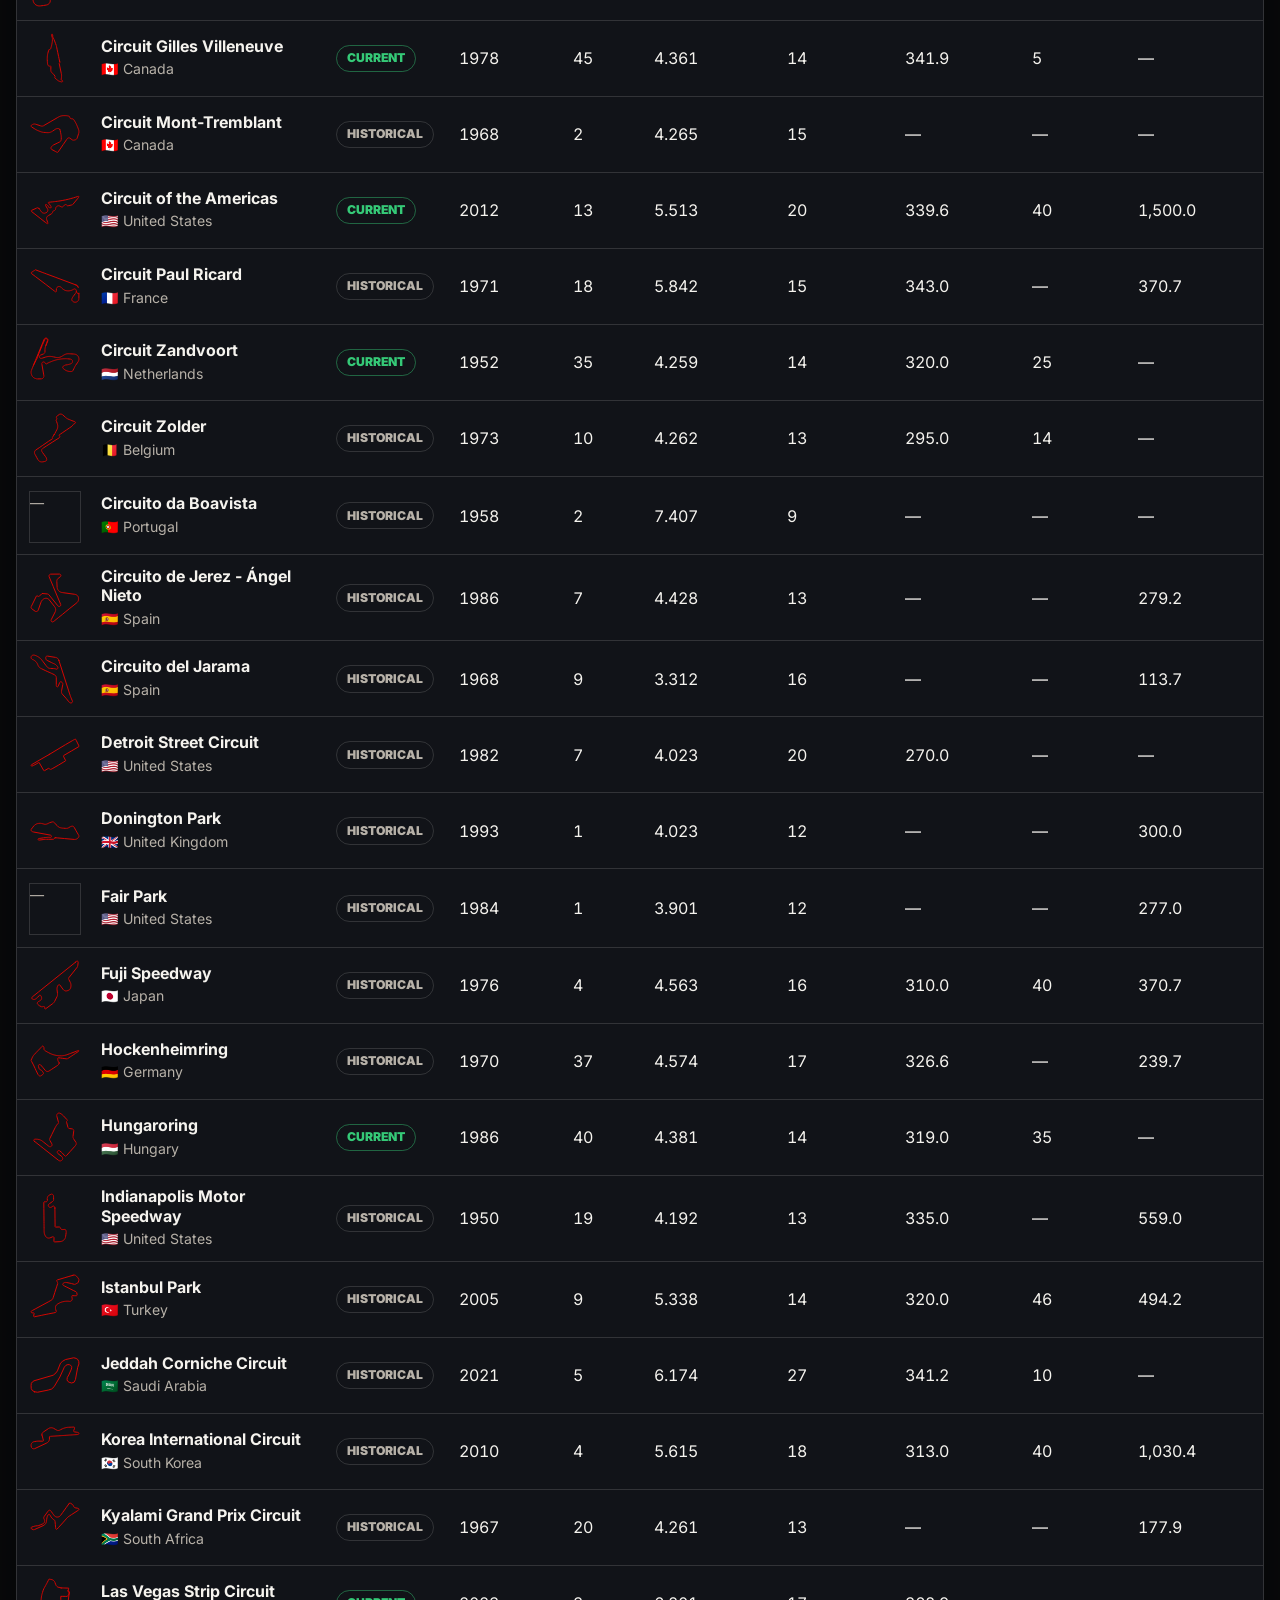
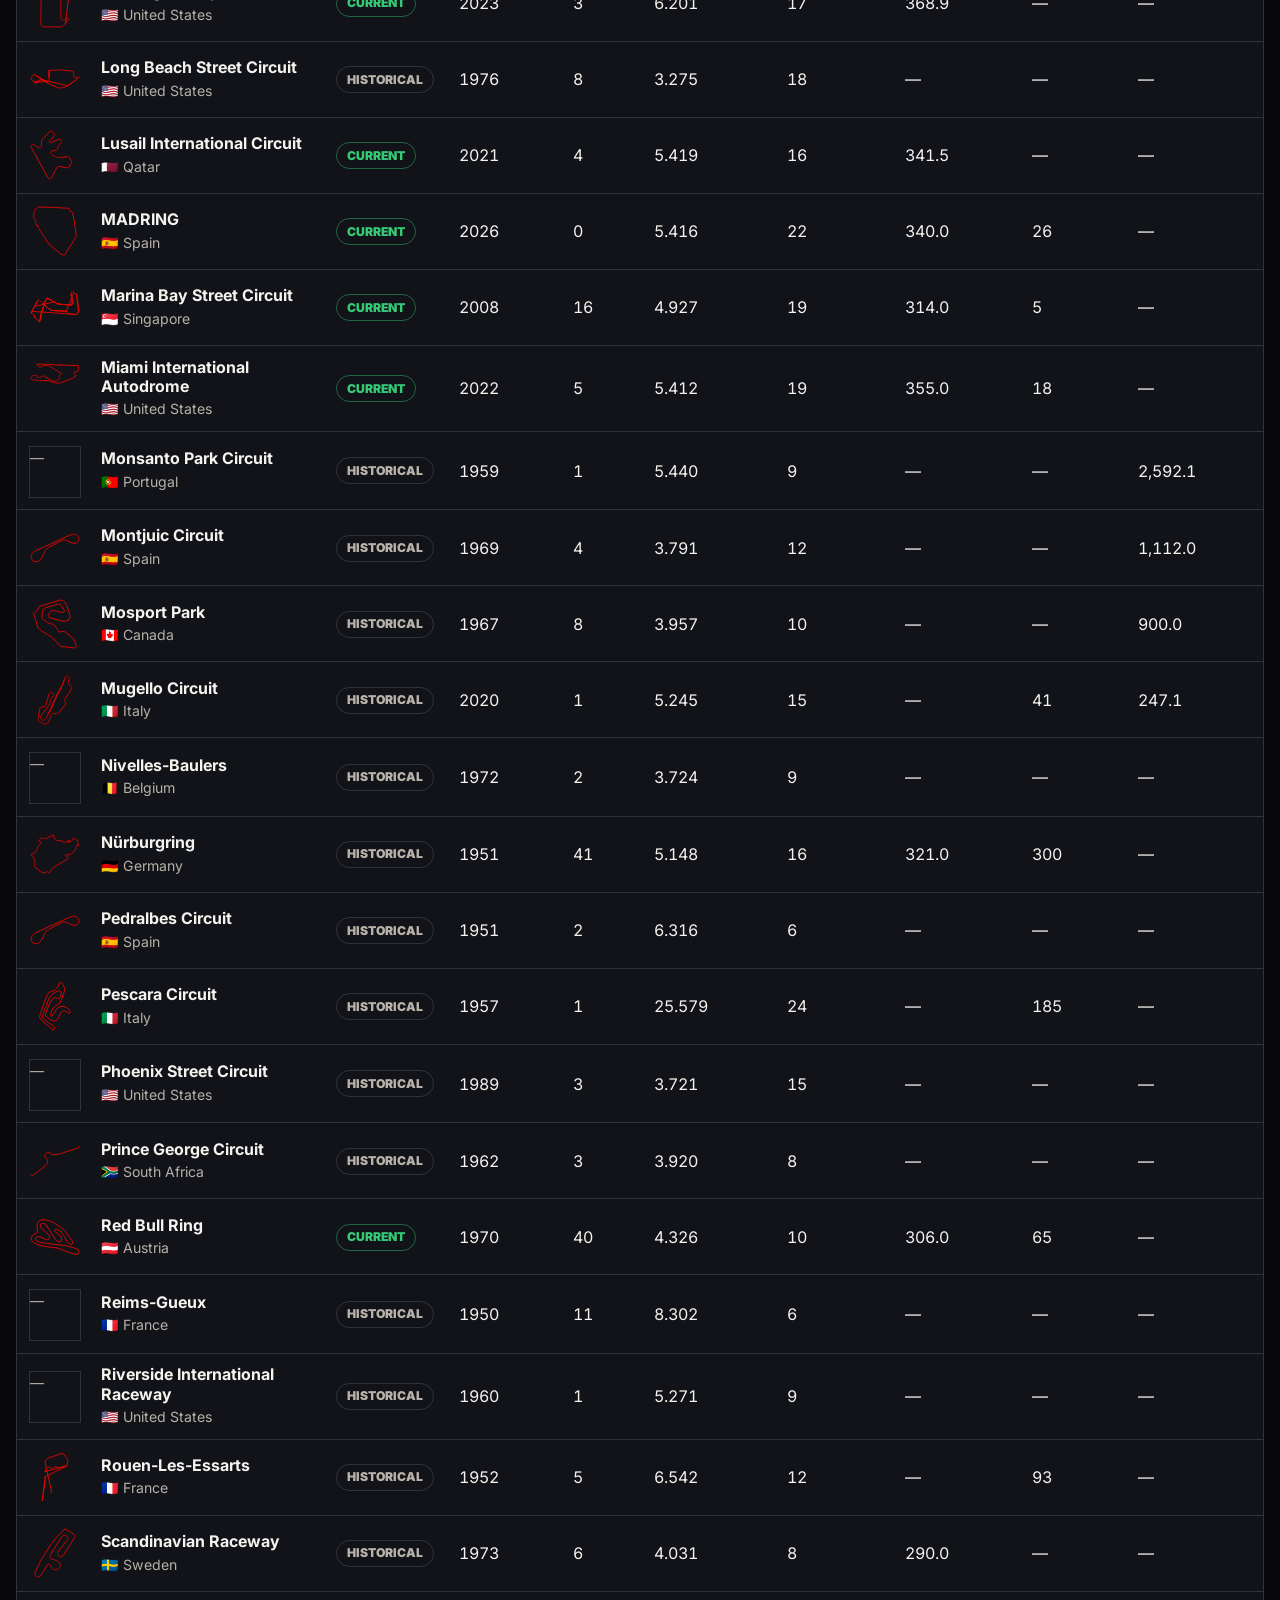
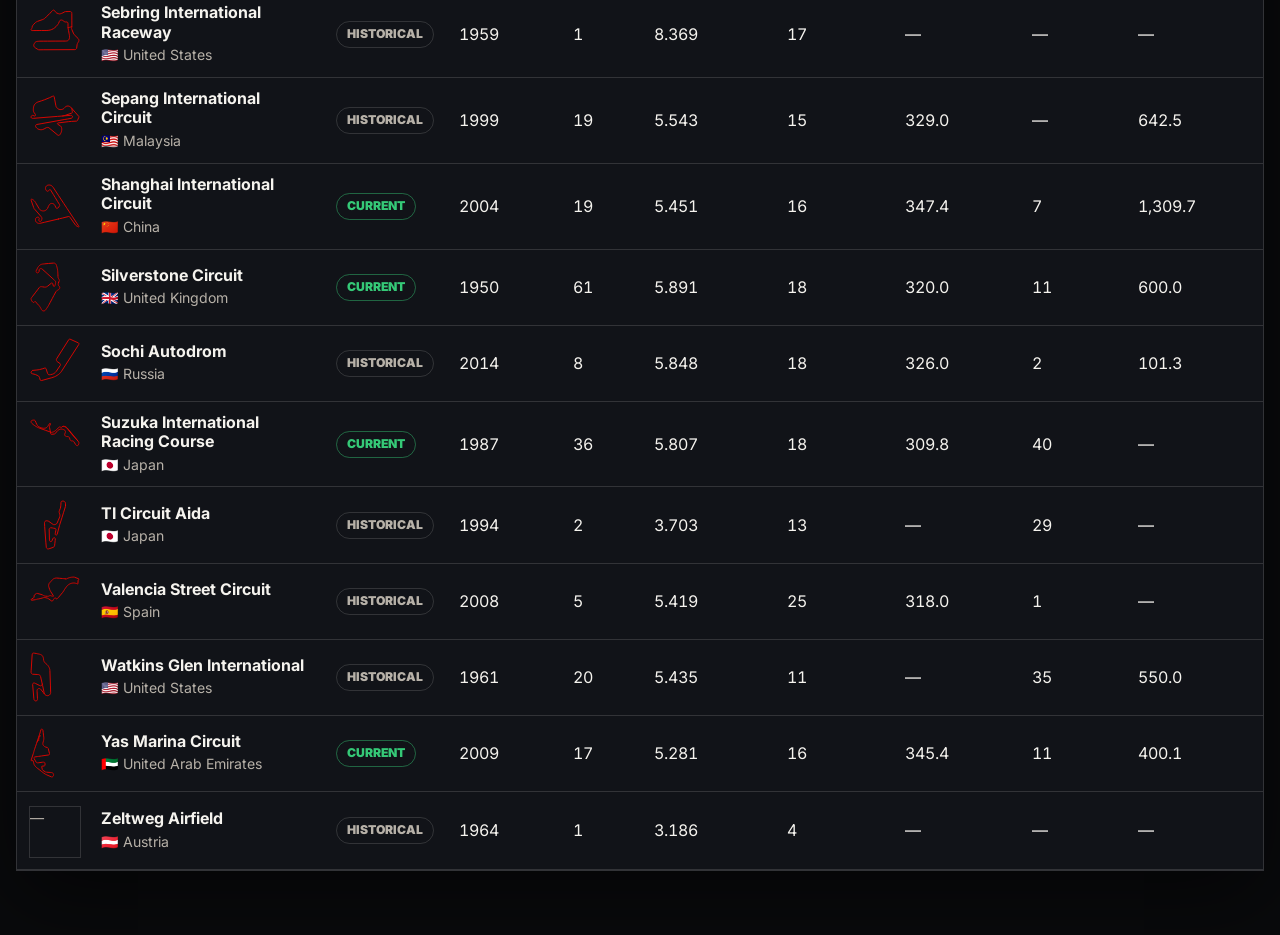
==== commit c36e42f9: "Deploy 2026-07-18 16:40" ====
--- a/index.html
+++ b/index.html
@@ -46,6 +46,13 @@
           <button class="chip" type="button" data-status="current" aria-label="Show current circuits" aria-pressed="false">Current</button>
           <button class="chip" type="button" data-status="historical" aria-label="Show historical circuits" aria-pressed="false">Historical</button>
         </div>
+        <div class="view-switch" role="group" aria-label="View mode">
+          <button class="chip view-toggle" type="button" id="season-toggle" aria-pressed="false">Season view</button>
+          <label class="season-year-wrap" for="season-year" hidden>
+            <span class="season-year-label">Season</span>
+            <select id="season-year"></select>
+          </label>
+        </div>
       </section>
 
       <section class="table-shell" aria-labelledby="table-title">
@@ -86,6 +93,8 @@
     </div>
 
     <script src="./tracks.js"></script>
+    <script src="./world.js"></script>
+    <script src="./seasons.js"></script>
     <script src="./app.js"></script>
   </body>
 </html>
--- a/styles.css
+++ b/styles.css
@@ -714,3 +714,125 @@
   border-radius: 999px;
   background: transparent;
 }
+
+.world-inset {
+  display: block;
+  width: 100%;
+  max-width: 280px;
+  margin-top: 1rem;
+  aspect-ratio: 2 / 1;
+  border: 1px solid var(--line);
+  background: #07080a;
+}
+
+.world-inset__land {
+  fill: #2a2e36;
+  stroke: none;
+}
+
+.world-inset__pulse {
+  fill: var(--accent, var(--red));
+  opacity: 0.22;
+}
+
+.world-inset__dot {
+  fill: var(--accent, var(--red));
+}
+
+@media (max-width: 640px) {
+  .world-inset {
+    max-width: none;
+  }
+}
+
+@media (prefers-reduced-motion: reduce) {
+  .world-inset__pulse,
+  .world-inset__dot {
+    animation: none !important;
+  }
+}
+
+.view-switch {
+  display: flex;
+  flex-wrap: wrap;
+  align-items: center;
+  gap: 0.6rem;
+}
+
+.view-toggle {
+  border-radius: 4px;
+  border-color: var(--gold);
+  color: var(--gold);
+}
+
+.view-toggle.is-active {
+  border-color: var(--gold);
+  background: var(--gold);
+  color: var(--bg);
+}
+
+.season-year-wrap {
+  display: inline-flex;
+  align-items: center;
+  gap: 0.5rem;
+}
+
+.season-year-wrap[hidden],
+.chips[hidden] {
+  display: none;
+}
+
+.season-year-label {
+  color: var(--muted);
+  font-size: 0.78rem;
+  font-weight: 800;
+  letter-spacing: 0.1em;
+  text-transform: uppercase;
+}
+
+#season-year {
+  min-width: 6rem;
+  border: 1px solid var(--line);
+  border-radius: 3px;
+  background: #0f1115;
+  color: var(--ink);
+  padding: 0.55rem 0.7rem;
+  font-weight: 700;
+  cursor: pointer;
+}
+
+#season-year:focus-visible {
+  outline: 3px solid var(--gold);
+  outline-offset: 3px;
+}
+
+th button[aria-disabled="true"] {
+  opacity: 0.4;
+  cursor: not-allowed;
+}
+
+table.is-season {
+  min-width: 760px;
+}
+
+.gp-cell strong {
+  display: block;
+  line-height: 1.2;
+}
+
+.gp-cell .gp-date {
+  display: block;
+  margin-top: 0.15rem;
+  color: var(--muted);
+  font-size: 0.82rem;
+}
+
+@media (max-width: 640px) {
+  .view-switch {
+    width: 100%;
+  }
+
+  #season-year {
+    flex: 1 1 auto;
+  }
+}
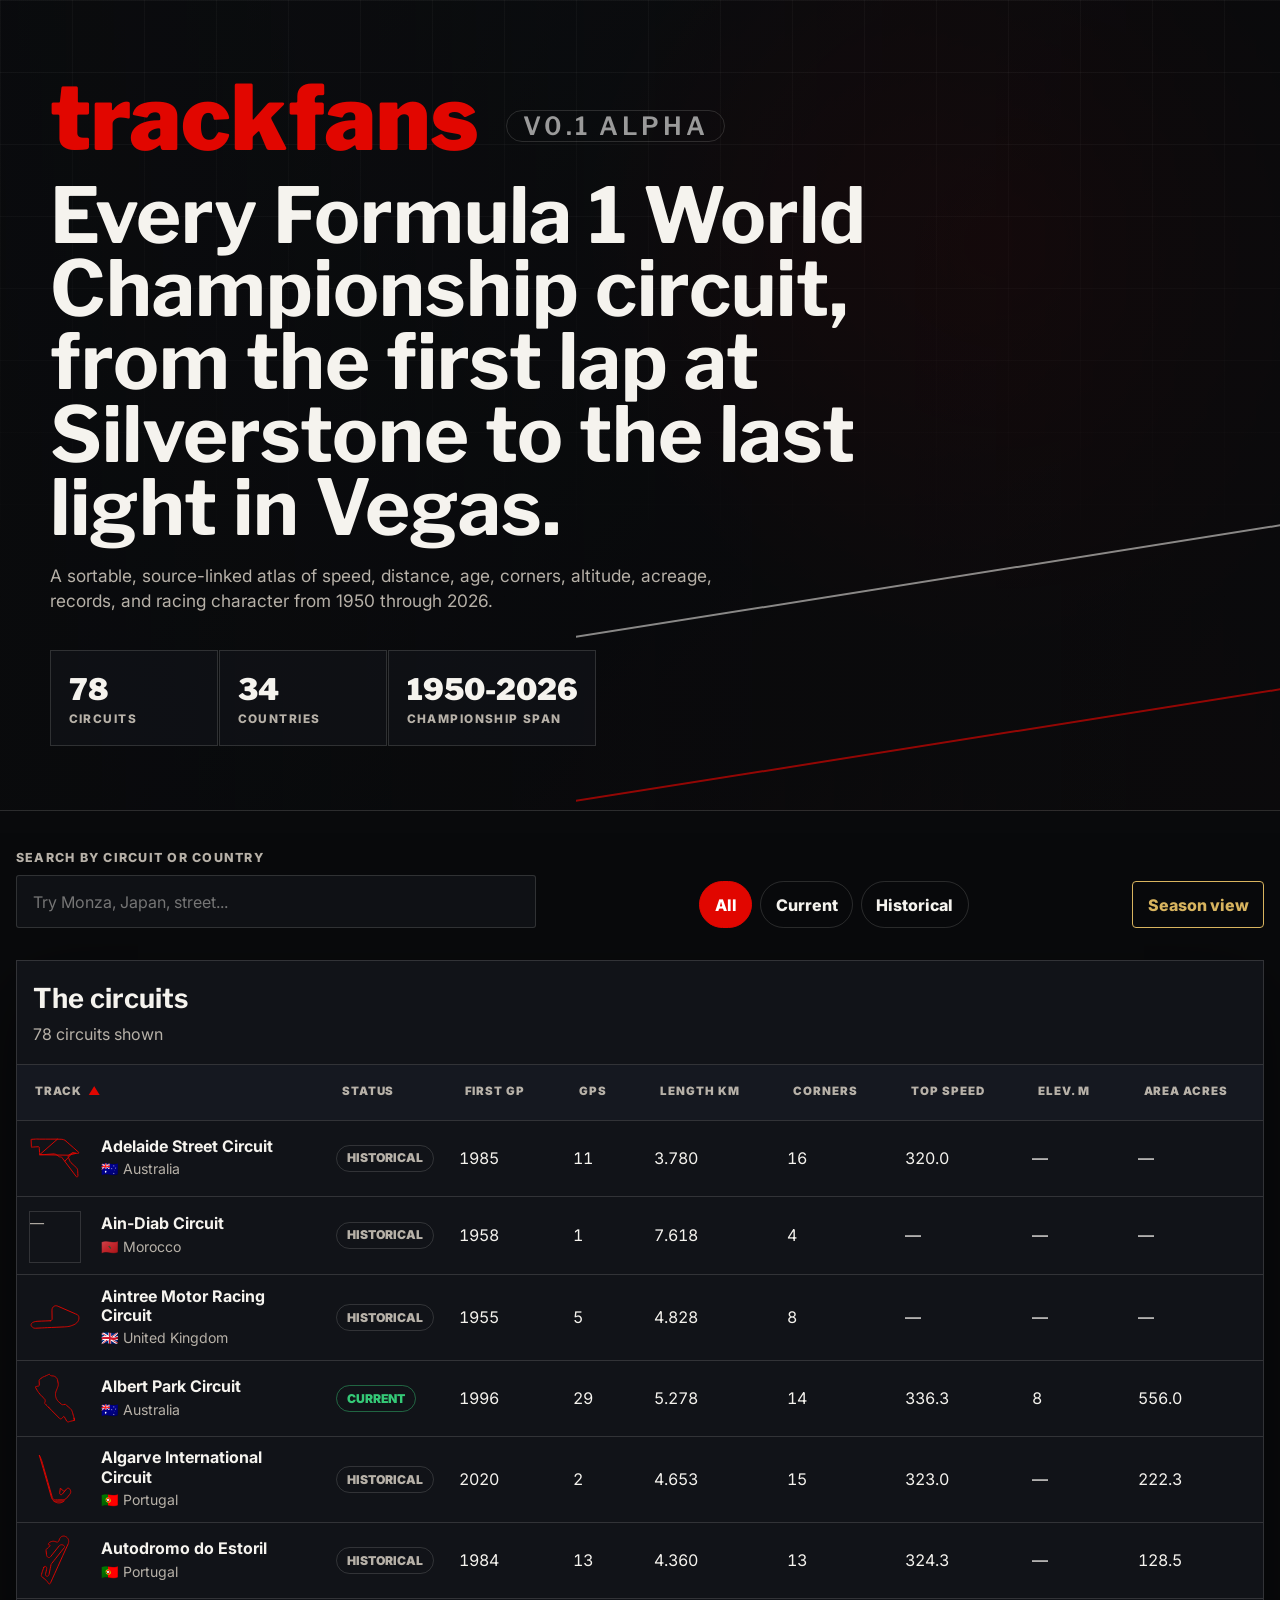
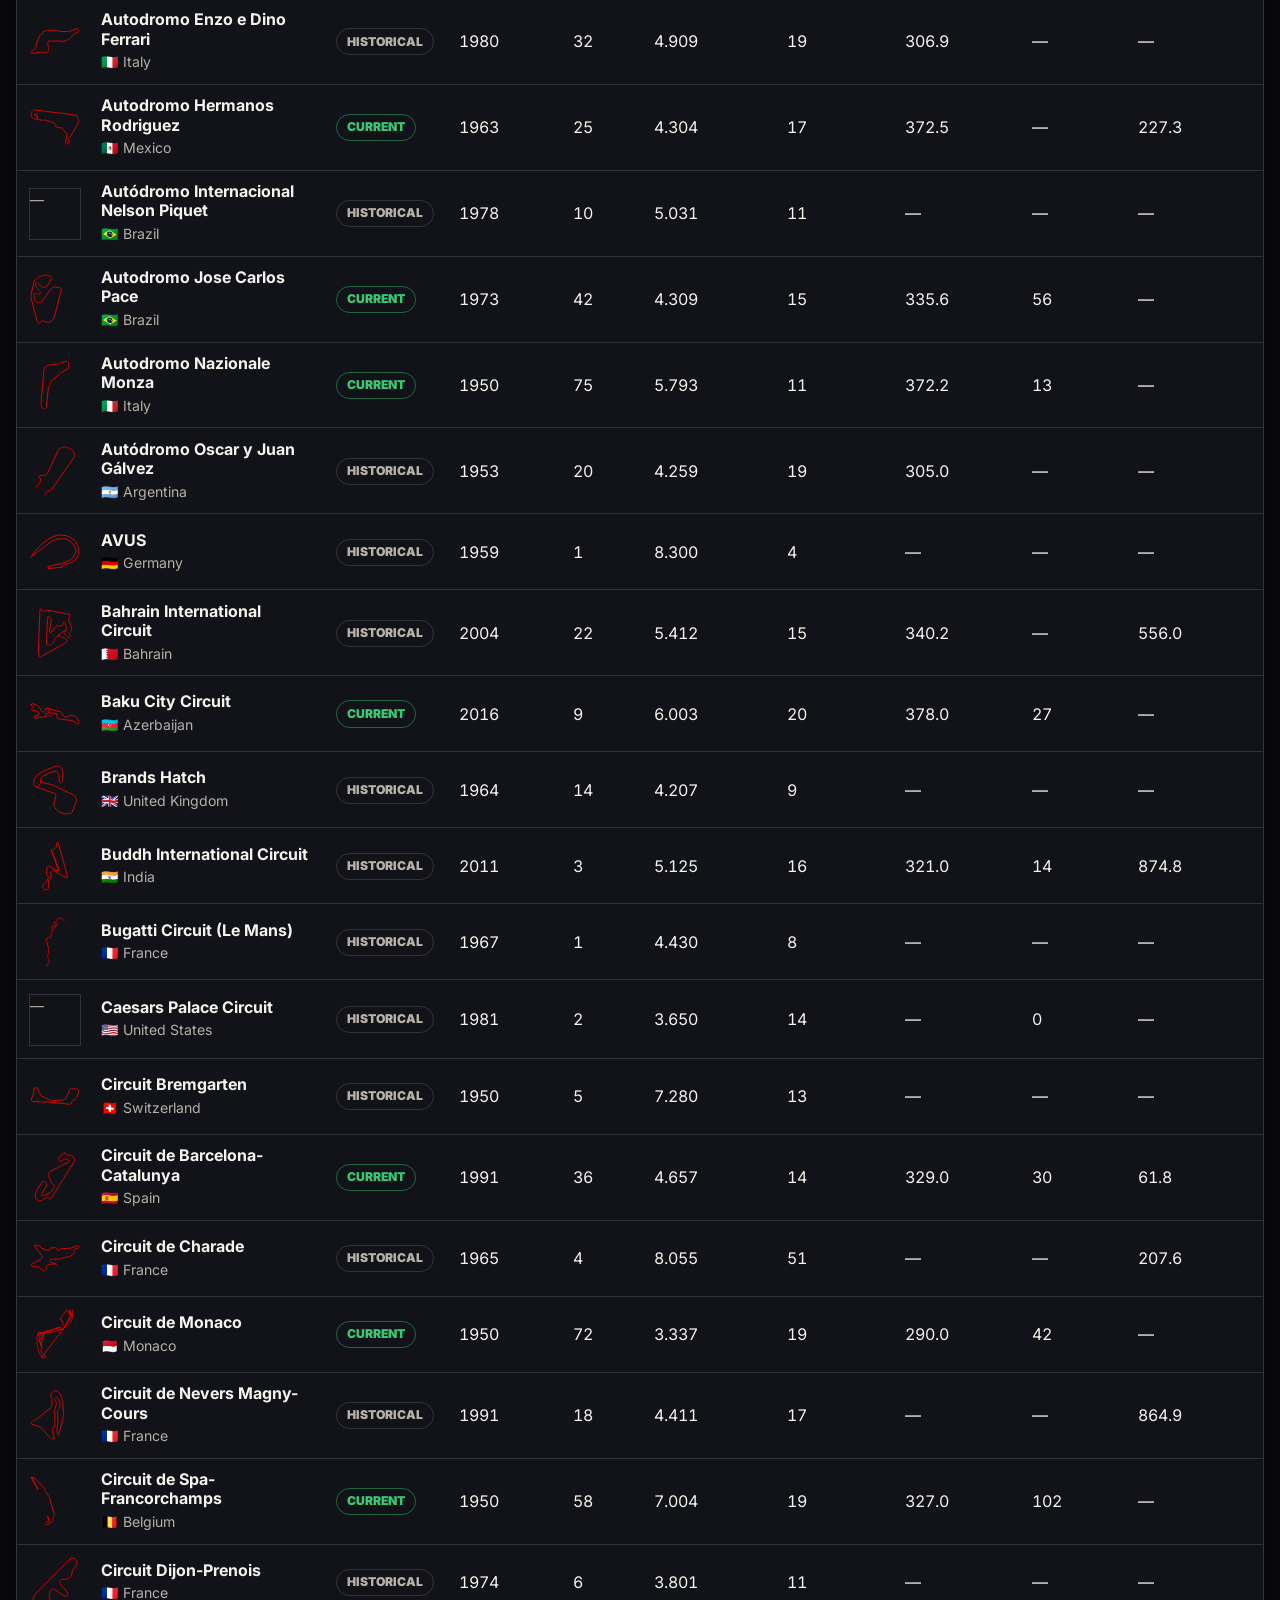
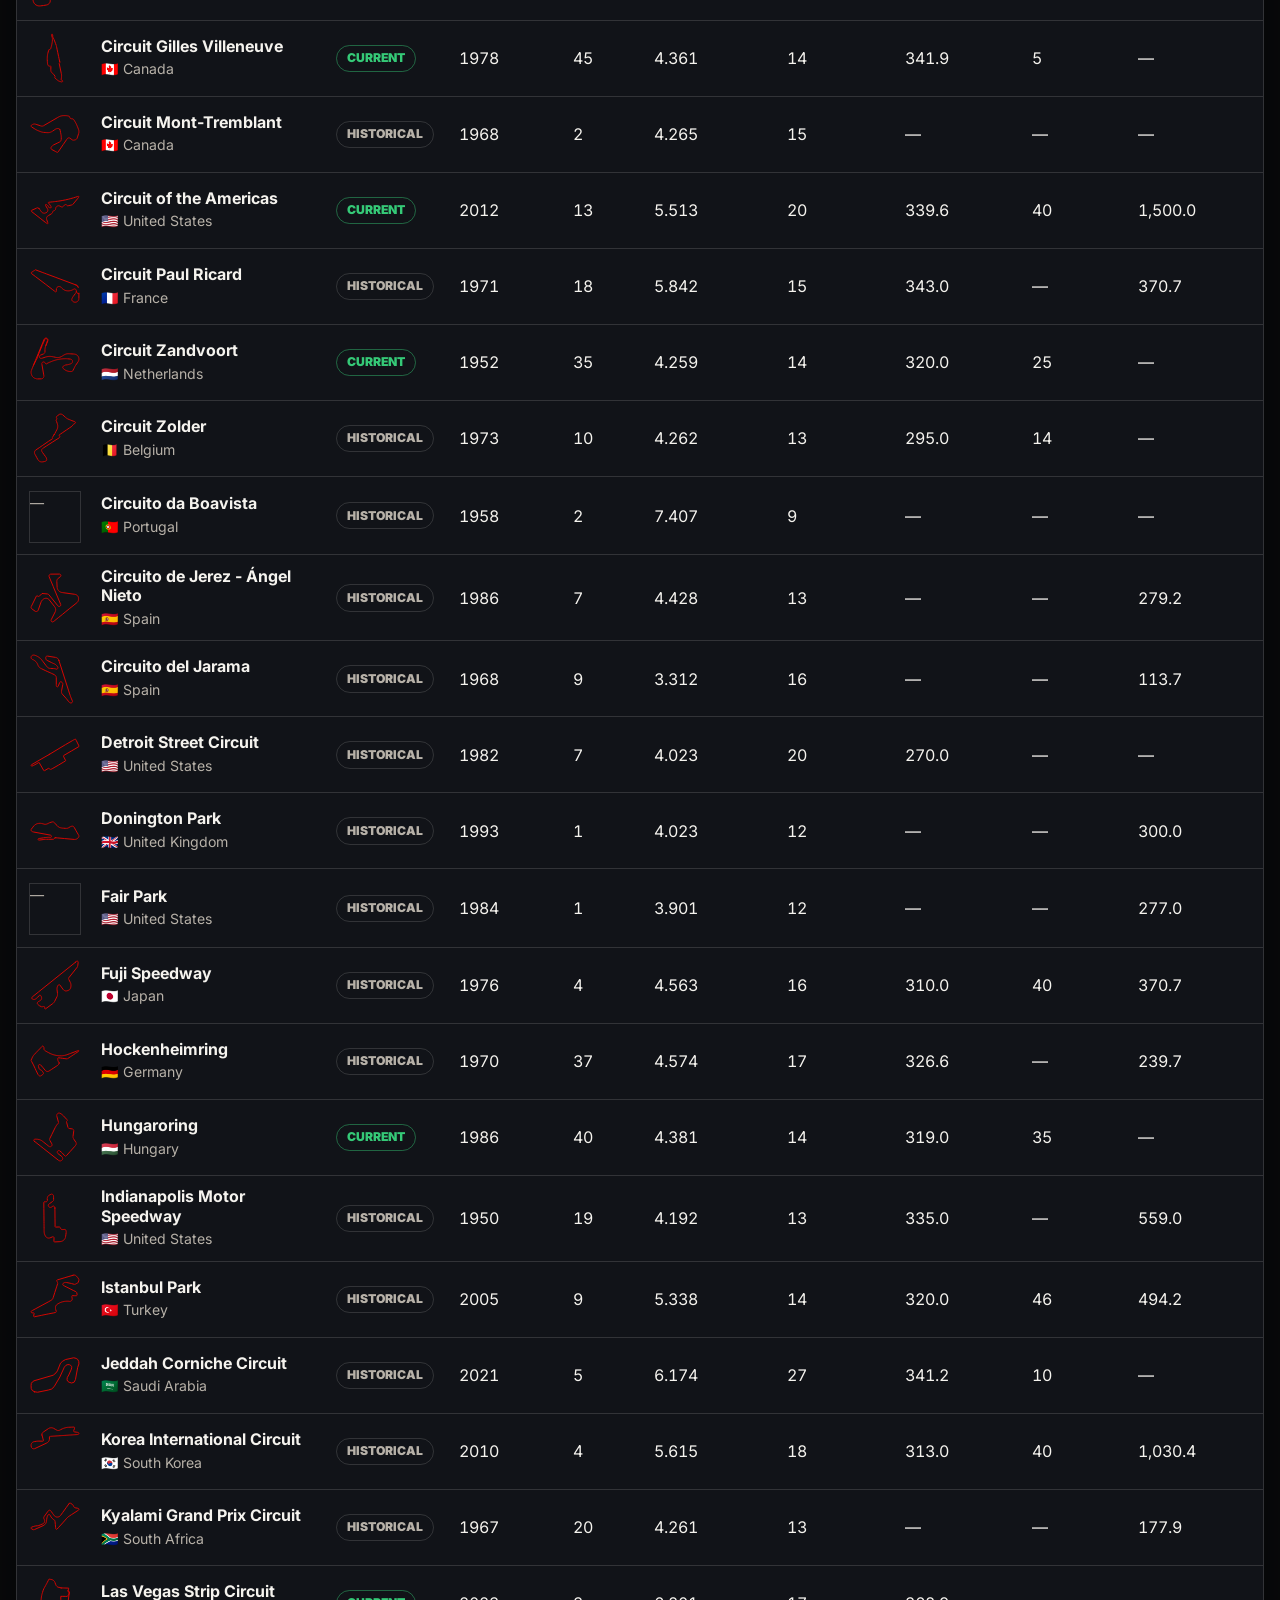
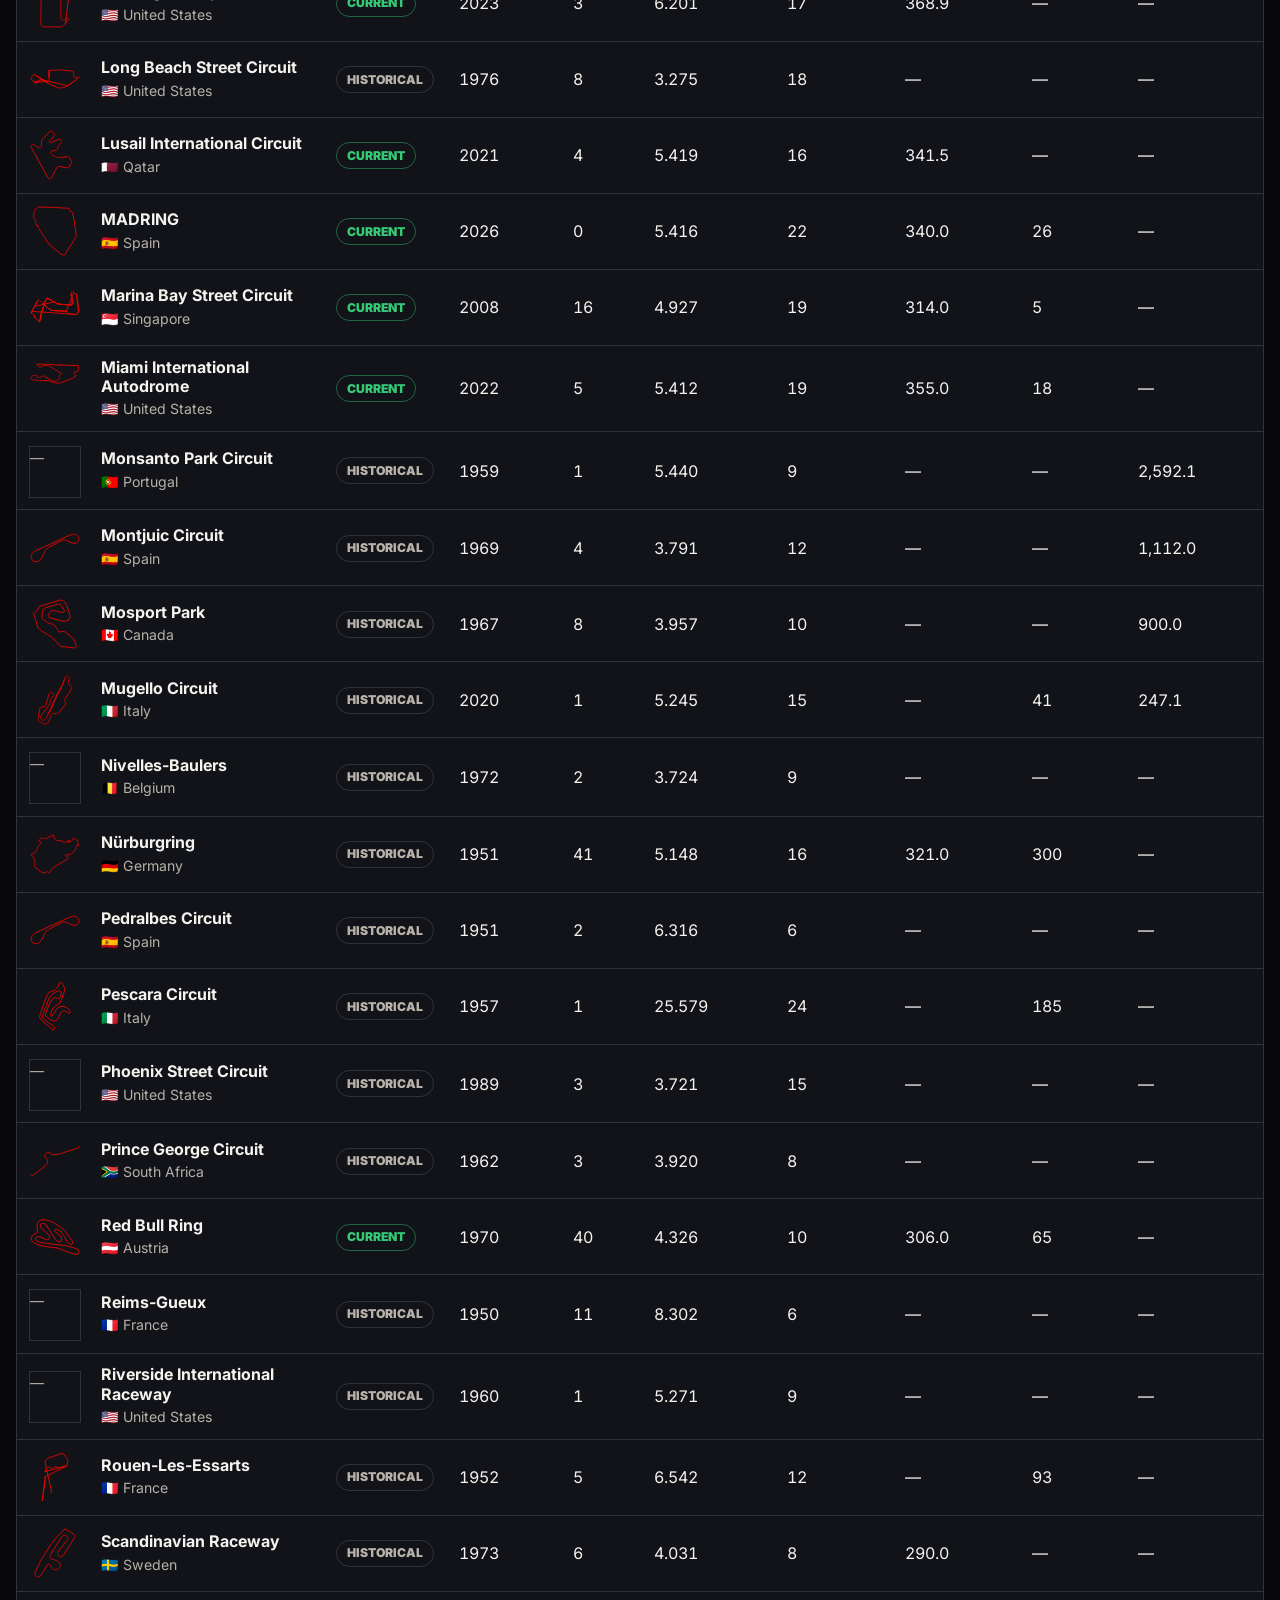
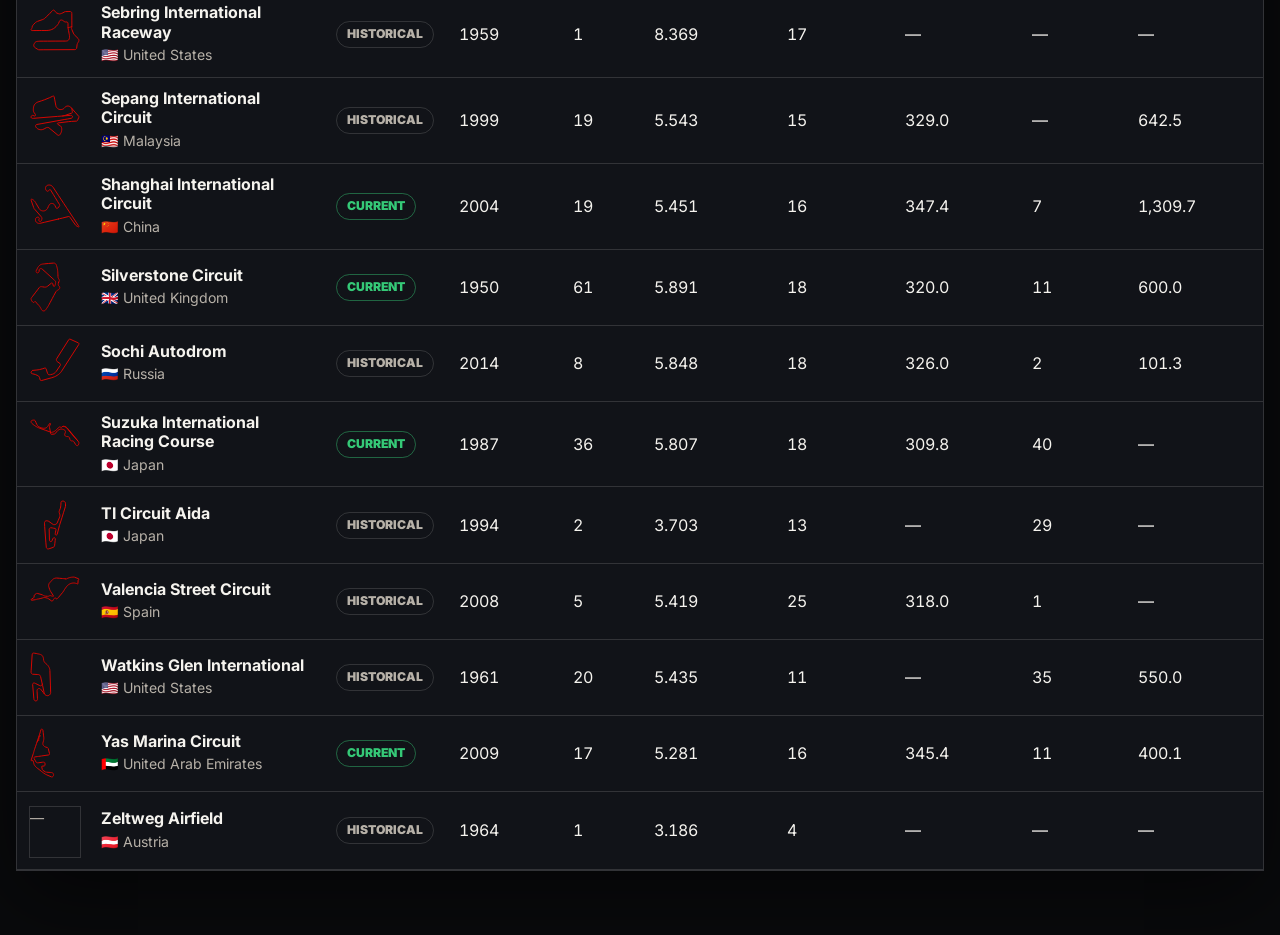
==== commit 5df428c0: "Deploy 2026-07-18 17:40" ====
--- a/index.html
+++ b/index.html
@@ -12,6 +12,15 @@
   </head>
   <body>
     <a class="skip-link" href="#main">Skip to content</a>
+
+    <div class="ticker" id="race-ticker" role="status" aria-live="off" hidden>
+      <div class="ticker__inner">
+        <span class="ticker__dot" aria-hidden="true"></span>
+        <span class="ticker__text" id="ticker-text"></span>
+        <button class="ticker__close" type="button" id="ticker-dismiss" aria-label="Dismiss race ticker">×</button>
+      </div>
+    </div>
+
     <header class="hero">
       <div class="hero__grid" aria-hidden="true"></div>
       <div class="hero__content">
@@ -95,6 +104,7 @@
     <script src="./tracks.js"></script>
     <script src="./world.js"></script>
     <script src="./seasons.js"></script>
+    <script src="./ticker.js" defer></script>
     <script src="./app.js"></script>
   </body>
 </html>
--- a/styles.css
+++ b/styles.css
@@ -263,8 +263,22 @@
   color: var(--muted);
 }
 
+/* No overflow on desktop: an overflow container would become the sticky
+   scrollport and pin the header INSIDE the table instead of below the
+   controls bar. Horizontal scrolling only exists at widths where the
+   table can actually overflow (see media query below). */
 .table-scroll {
-  overflow-x: auto;
+  overflow: visible;
+}
+
+@media (max-width: 1180px) and (min-width: 641px) {
+  .table-scroll {
+    overflow-x: auto;
+  }
+
+  .table-scroll th {
+    position: static;
+  }
 }
 
 table {
@@ -291,7 +305,7 @@
 
 th {
   position: sticky;
-  top: 82px;
+  top: var(--controls-h, 82px);
   z-index: 2;
   background: #151820;
   color: var(--muted);
@@ -836,3 +850,150 @@
     flex: 1 1 auto;
   }
 }
+
+/* ─────────────────────────  race ticker  ─────────────────────────
+   Thin, static (scrolls-away) strip above the hero. position: relative
+   so it never offsets the sticky controls/table-header stack. */
+
+.ticker {
+  position: relative;
+  z-index: 4;
+  background: var(--panel);
+  border-bottom: 1px solid var(--red);
+  color: var(--muted);
+  font-size: 0.74rem;
+  font-weight: 800;
+  letter-spacing: 0.1em;
+  text-transform: uppercase;
+  line-height: 1;
+}
+
+.ticker[hidden] {
+  display: none;
+}
+
+.ticker__inner {
+  position: relative;
+  width: min(1440px, 100%);
+  margin: 0 auto;
+  display: flex;
+  align-items: center;
+  gap: 0.6rem;
+  padding: 0.7rem 1rem;
+  min-height: 36px;
+}
+
+.ticker__dot {
+  flex: 0 0 auto;
+  width: 8px;
+  height: 8px;
+  border-radius: 50%;
+  background: var(--red);
+  box-shadow: 0 0 0 0 rgba(225, 6, 0, 0.6);
+}
+
+.ticker.is-live .ticker__dot {
+  animation: ticker-pulse 1.4s ease-out infinite;
+}
+
+@keyframes ticker-pulse {
+  0%   { box-shadow: 0 0 0 0 rgba(225, 6, 0, 0.7); }
+  70%  { box-shadow: 0 0 0 10px rgba(225, 6, 0, 0); }
+  100% { box-shadow: 0 0 0 0 rgba(225, 6, 0, 0); }
+}
+
+.ticker__text {
+  flex: 1 1 auto;
+  min-width: 0;
+  overflow: hidden;
+  white-space: nowrap;
+  text-overflow: ellipsis;
+}
+
+.ticker__track {
+  display: inline-block;
+  white-space: nowrap;
+}
+
+.ticker__seg {
+  display: inline-block;
+  white-space: nowrap;
+  padding-right: 3rem;
+}
+
+.ticker__seg + .ticker__seg {
+  display: none;
+}
+
+.ticker__sep {
+  color: var(--subtle);
+  margin: 0 0.35rem;
+}
+
+.ticker__count {
+  color: var(--ink);
+}
+
+.ticker__sub {
+  color: var(--muted);
+}
+
+.ticker__live-link {
+  color: var(--ink);
+  text-decoration: underline;
+  text-decoration-color: var(--red);
+  text-underline-offset: 0.2em;
+}
+
+.ticker__close {
+  flex: 0 0 auto;
+  border: 0;
+  background: transparent;
+  color: var(--muted);
+  cursor: pointer;
+  font-size: 1.05rem;
+  line-height: 1;
+  width: 1.7rem;
+  height: 1.7rem;
+  border-radius: 3px;
+  display: inline-flex;
+  align-items: center;
+  justify-content: center;
+}
+
+.ticker__close:hover {
+  color: var(--ink);
+}
+
+.ticker__close:focus-visible {
+  outline: 3px solid var(--gold);
+  outline-offset: 2px;
+}
+
+/* Marquee only on small screens AND only when the visitor is OK with motion.
+   Desktop (>=768px) and reduced-motion users get a static truncating line. */
+@media (max-width: 767px) and (prefers-reduced-motion: no-preference) {
+  .ticker__text {
+    text-overflow: clip;
+  }
+
+  .ticker__seg + .ticker__seg {
+    display: inline-block;
+  }
+
+  .ticker__track {
+    animation: ticker-marquee 18s linear infinite;
+  }
+
+  @keyframes ticker-marquee {
+    from { transform: translateX(0); }
+    to   { transform: translateX(-50%); }
+  }
+}
+
+@media (prefers-reduced-motion: reduce) {
+  .ticker.is-live .ticker__dot,
+  .ticker__track {
+    animation: none !important;
+  }
+}
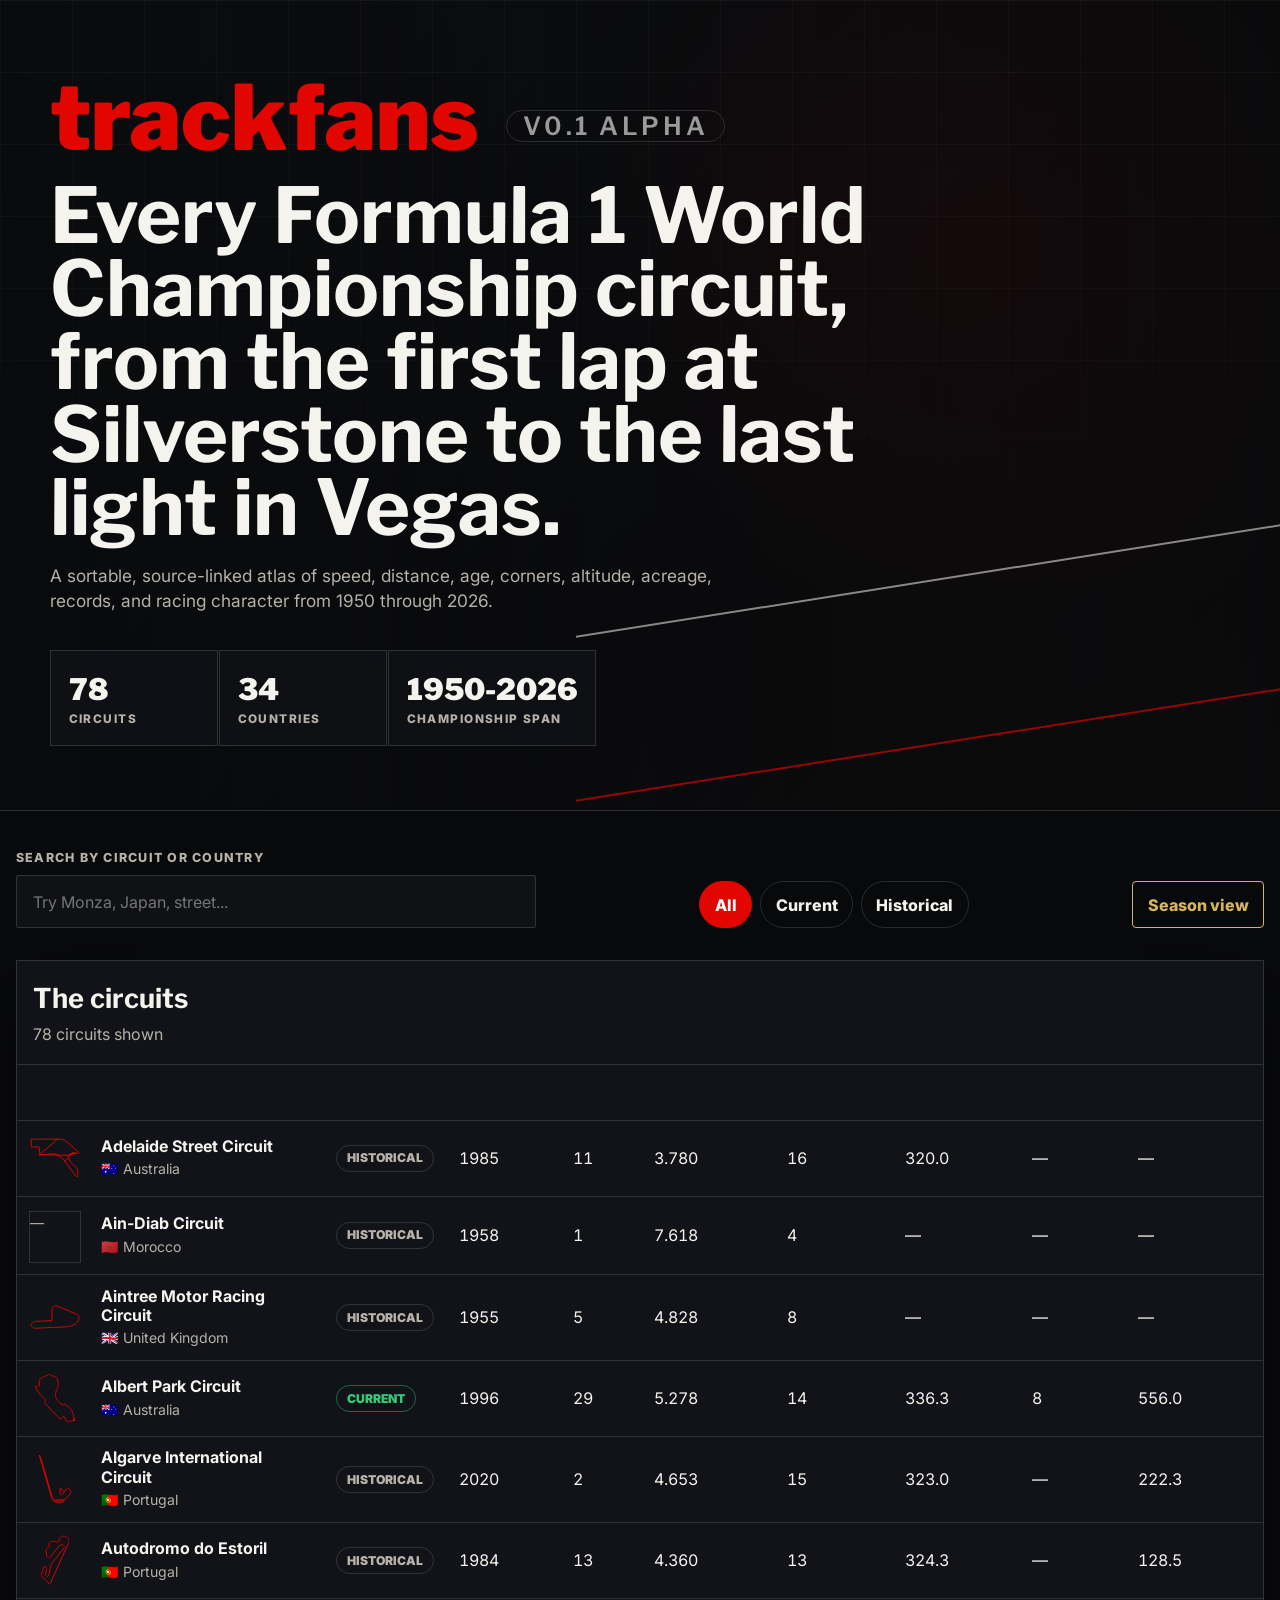
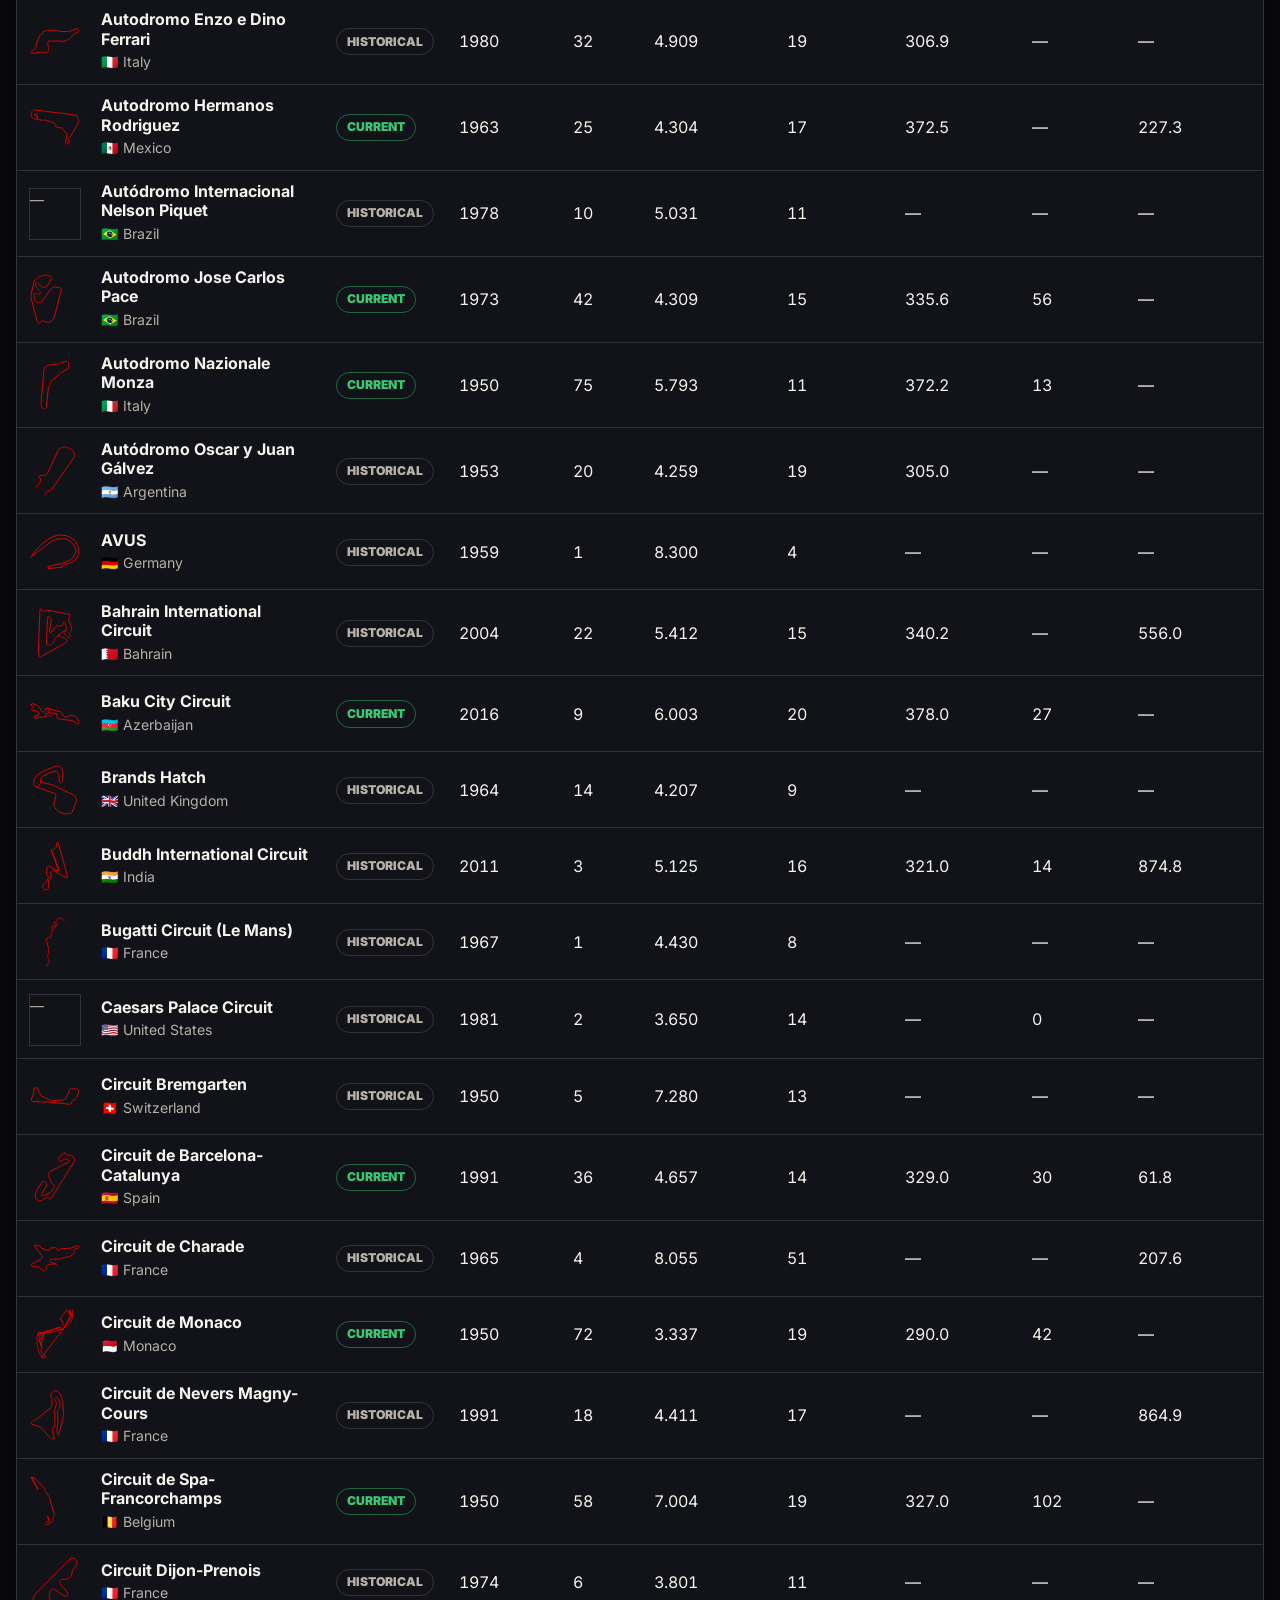
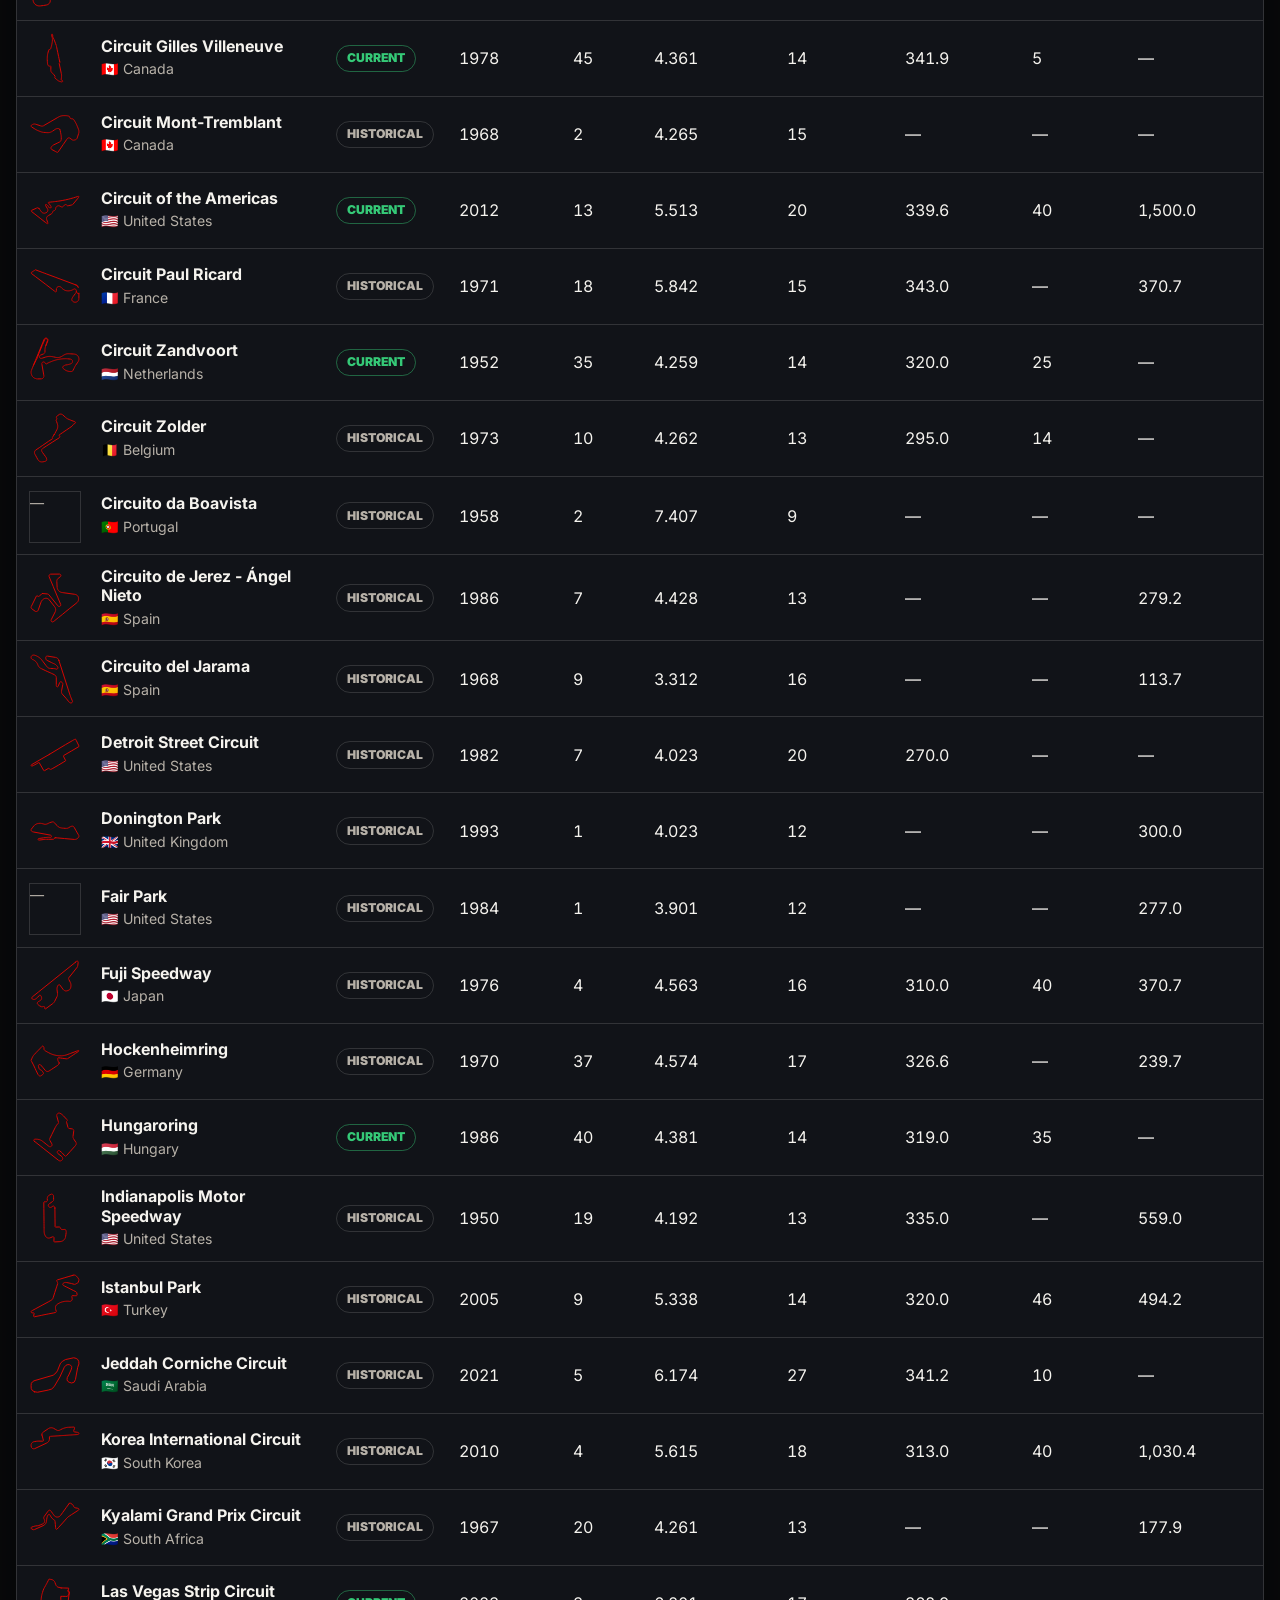
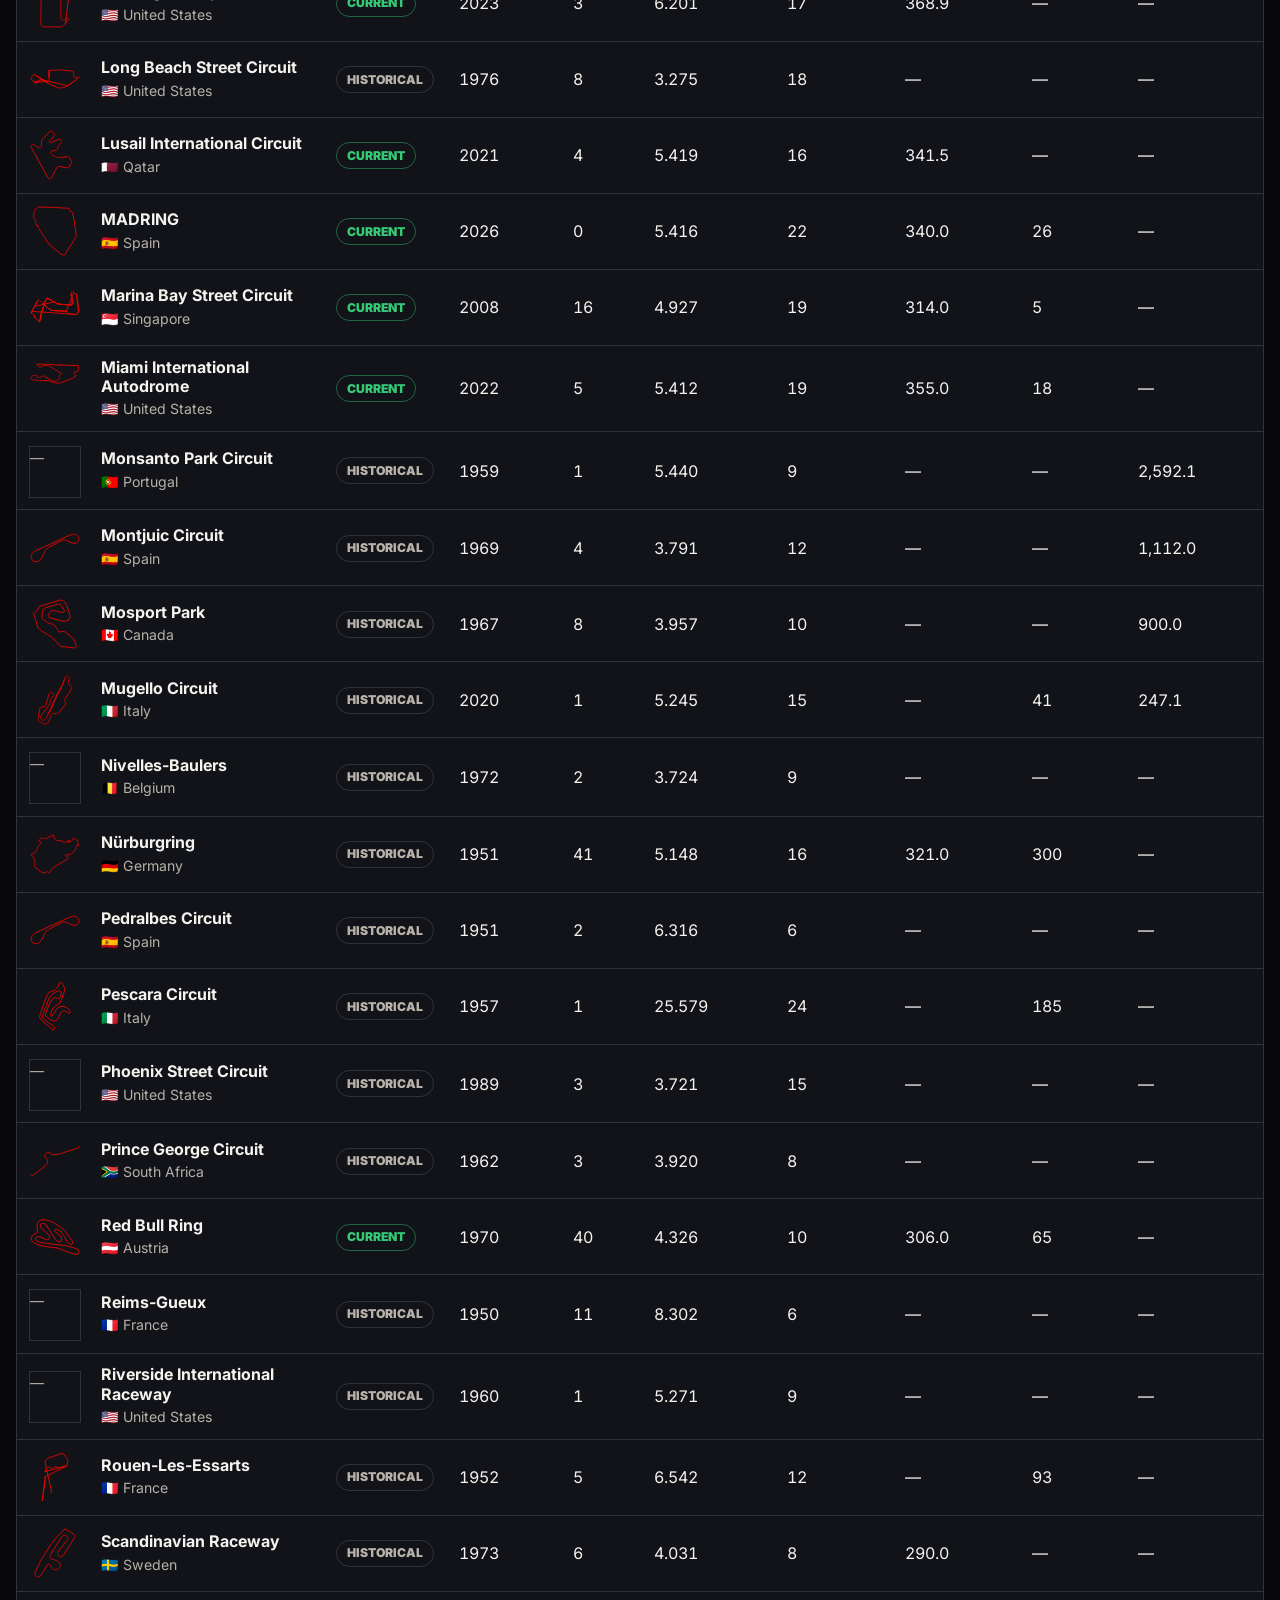
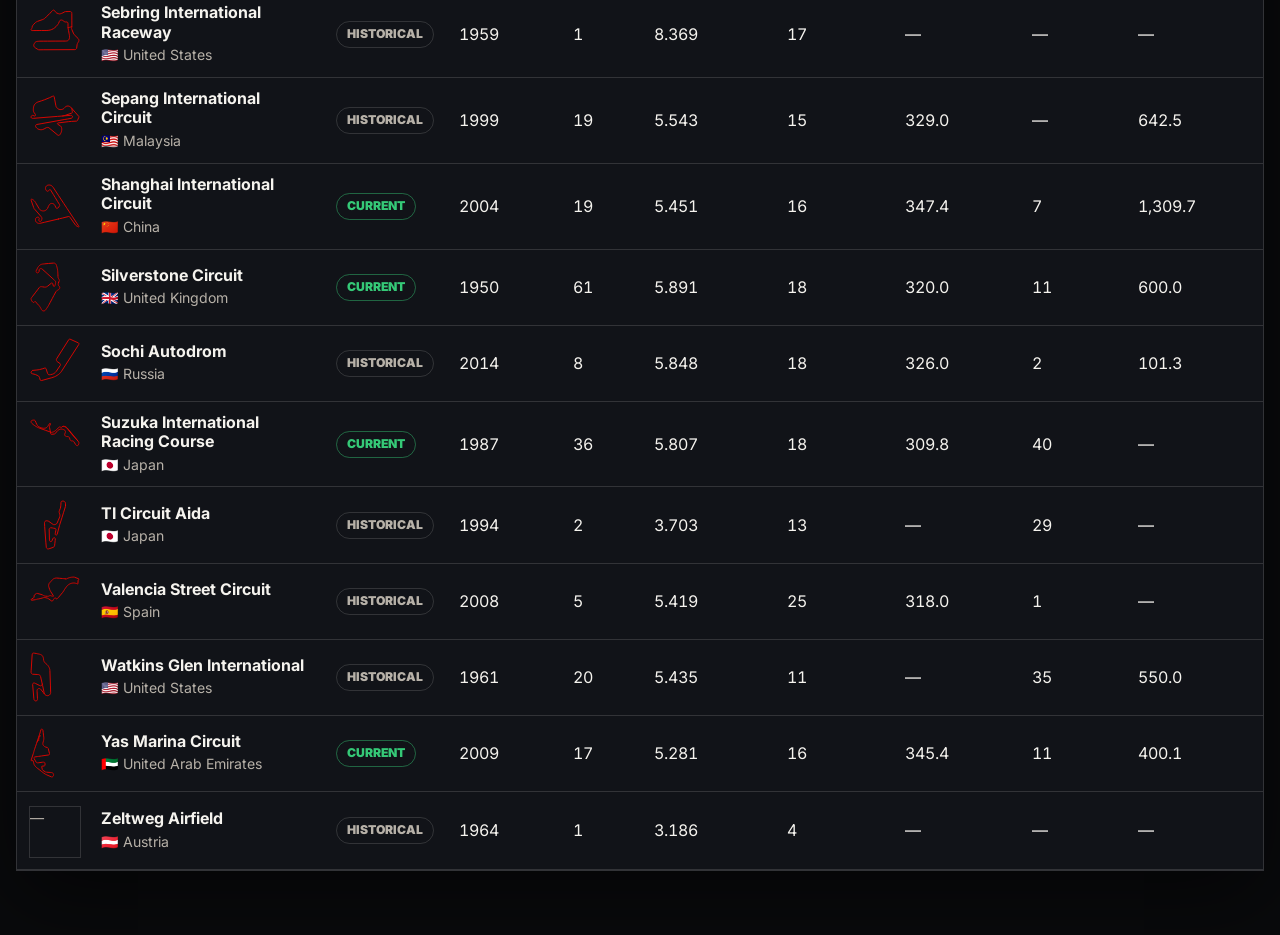
==== commit b9a84567: "Deploy 2026-07-18 18:58" ====
--- a/index.html
+++ b/index.html
@@ -17,9 +17,11 @@
       <div class="ticker__inner">
         <span class="ticker__dot" aria-hidden="true"></span>
         <span class="ticker__text" id="ticker-text"></span>
+        <button class="ticker__pause" type="button" id="ticker-pause" aria-pressed="false" aria-label="Pause race ticker">❚❚</button>
         <button class="ticker__close" type="button" id="ticker-dismiss" aria-label="Dismiss race ticker">×</button>
       </div>
     </div>
+    <span id="ticker-announcer" class="sr-only" aria-live="polite" aria-atomic="true"></span>
 
     <header class="hero">
       <div class="hero__grid" aria-hidden="true"></div>
@@ -77,14 +79,14 @@
             <thead>
               <tr>
                 <th scope="col" aria-sort="ascending"><button type="button" data-sort="name" aria-label="Sort by track name">Track <span aria-hidden="true"></span></button></th>
-                <th scope="col" aria-sort="none"><button type="button" data-sort="status" aria-label="Sort by circuit status">Status <span aria-hidden="true"></span></button></th>
-                <th scope="col" aria-sort="none"><button type="button" data-sort="first_gp_year" aria-label="Sort by first Grand Prix year">First GP <span aria-hidden="true"></span></button></th>
-                <th scope="col" aria-sort="none"><button type="button" data-sort="grands_prix_held" aria-label="Sort by Grands Prix held">GPs <span aria-hidden="true"></span></button></th>
-                <th scope="col" aria-sort="none"><button type="button" data-sort="length_km" aria-label="Sort by circuit length">Length km <span aria-hidden="true"></span></button></th>
-                <th scope="col" aria-sort="none"><button type="button" data-sort="corners" aria-label="Sort by corner count">Corners <span aria-hidden="true"></span></button></th>
-                <th scope="col" aria-sort="none"><button type="button" data-sort="top_speed_kmh" aria-label="Sort by top speed">Top speed <span aria-hidden="true"></span></button></th>
-                <th scope="col" aria-sort="none"><button type="button" data-sort="elevation_change_m" aria-label="Sort by elevation change">Elev. m <span aria-hidden="true"></span></button></th>
-                <th scope="col" aria-sort="none"><button type="button" data-sort="area_acres" aria-label="Sort by area in acres">Area acres <span aria-hidden="true"></span></button></th>
+                <th scope="col"><button type="button" data-sort="status" aria-label="Sort by circuit status">Status <span aria-hidden="true"></span></button></th>
+                <th scope="col"><button type="button" data-sort="first_gp_year" aria-label="Sort by first Grand Prix year">First GP <span aria-hidden="true"></span></button></th>
+                <th scope="col"><button type="button" data-sort="grands_prix_held" aria-label="Sort by Grands Prix held">GPs <span aria-hidden="true"></span></button></th>
+                <th scope="col"><button type="button" data-sort="length_km" aria-label="Sort by circuit length">Length km <span aria-hidden="true"></span></button></th>
+                <th scope="col"><button type="button" data-sort="corners" aria-label="Sort by corner count">Corners <span aria-hidden="true"></span></button></th>
+                <th scope="col"><button type="button" data-sort="top_speed_kmh" aria-label="Sort by top speed">Top speed <span aria-hidden="true"></span></button></th>
+                <th scope="col"><button type="button" data-sort="elevation_change_m" aria-label="Sort by elevation change">Elev. m <span aria-hidden="true"></span></button></th>
+                <th scope="col"><button type="button" data-sort="area_acres" aria-label="Sort by area in acres">Area acres <span aria-hidden="true"></span></button></th>
               </tr>
             </thead>
             <tbody id="track-rows"></tbody>
--- a/styles.css
+++ b/styles.css
@@ -70,9 +70,13 @@
 
 .hero {
   position: relative;
-  min-height: 76vh;
+  /* align-items: start anchors content under its top padding so any leftover
+     min-height extends below the content (toward the table), not above it
+     as a void between the ticker and the masthead. Clamp tightened so the
+     panel never towers over the content on tall desktop windows. */
+  min-height: clamp(360px, 42vh, 560px);
   display: grid;
-  align-items: end;
+  align-items: start;
   overflow: hidden;
   border-bottom: 1px solid var(--line);
   background:
@@ -109,6 +113,15 @@
   padding: 5rem 0 4rem;
 }
 
+/* Narrow screens: let the headline wrap and the content set the hero's
+   height. The base clamp(360px, 42vh, 560px) is already small enough that
+   no mobile min-height override is needed. */
+@media (max-width: 900px) {
+  .hero__content {
+    padding: 2.75rem 0 2.5rem;
+  }
+}
+
 .brand {
   margin: 0 0 1.5rem;
   color: var(--red);
@@ -182,6 +195,7 @@
   display: flex;
   align-items: end;
   justify-content: space-between;
+  flex-wrap: wrap;
   gap: 1rem;
 }
 
@@ -199,6 +213,7 @@
   display: grid;
   gap: 0.45rem;
   width: min(520px, 100%);
+  min-width: 0;
 }
 
 label {
@@ -293,6 +308,15 @@
   height: 1px;
   overflow: hidden;
   clip: rect(0 0 0 0);
+}
+
+.sr-only {
+  position: absolute;
+  width: 1px;
+  height: 1px;
+  overflow: hidden;
+  clip: rect(0 0 0 0);
+  white-space: nowrap;
 }
 
 th,
@@ -417,7 +441,8 @@
   z-index: 30;
   display: grid;
   place-items: center;
-  padding: 1rem;
+  padding: max(1rem, env(safe-area-inset-top)) 1rem
+           max(1rem, env(safe-area-inset-bottom));
 }
 
 .modal__backdrop {
@@ -429,7 +454,8 @@
 .modal__panel {
   position: relative;
   width: min(1180px, 100%);
-  max-height: min(92vh, 980px);
+  max-height: 92vh;                       /* legacy browsers */
+  max-height: min(92svh, 980px);          /* iOS 15.4+, modern Chrome/Firefox */
   overflow: auto;
   border: 1px solid var(--line);
   background: #101216;
@@ -603,7 +629,8 @@
 
 @media (max-width: 760px) {
   .hero {
-    min-height: 68vh;
+    /* content-sized; a vh minimum leaves a void above the masthead */
+    min-height: 0;
   }
 
   .controls {
@@ -660,7 +687,7 @@
 
   td::before {
     content: attr(data-label);
-    color: var(--subtle);
+    color: var(--muted);
     font-size: 0.72rem;
     font-weight: 900;
     text-transform: uppercase;
@@ -700,7 +727,8 @@
   }
 
   .modal {
-    padding: 0.4rem;
+    padding: max(0.4rem, env(safe-area-inset-top)) 0.4rem
+             max(0.4rem, env(safe-area-inset-bottom));
   }
 }
 
@@ -825,8 +853,18 @@
   cursor: not-allowed;
 }
 
-table.is-season {
-  min-width: 760px;
+/* Season min-width scoped to >=641px so it can't force horizontal overflow
+   at 320px (400% zoom). Overridden to 0 at <=640px where cards mode lives. */
+@media (min-width: 641px) {
+  table.is-season {
+    min-width: 760px;
+  }
+}
+
+@media (max-width: 640px) {
+  table.is-season {
+    min-width: 0;
+  }
 }
 
 .gp-cell strong {
@@ -970,6 +1008,34 @@
   outline-offset: 2px;
 }
 
+/* Pause/resume control for the marquee. Hidden by default; only revealed
+   inside the small-screen + motion-enabled media query below, where the
+   marquee actually runs. Thin like the dismiss ×. */
+.ticker__pause {
+  flex: 0 0 auto;
+  border: 0;
+  background: transparent;
+  color: var(--muted);
+  cursor: pointer;
+  font-size: 1.05rem;
+  line-height: 1;
+  width: 1.7rem;
+  height: 1.7rem;
+  border-radius: 3px;
+  display: none;
+  align-items: center;
+  justify-content: center;
+}
+
+.ticker__pause:hover {
+  color: var(--ink);
+}
+
+.ticker__pause:focus-visible {
+  outline: 3px solid var(--gold);
+  outline-offset: 2px;
+}
+
 /* Marquee only on small screens AND only when the visitor is OK with motion.
    Desktop (>=768px) and reduced-motion users get a static truncating line. */
 @media (max-width: 767px) and (prefers-reduced-motion: no-preference) {
@@ -985,6 +1051,19 @@
     animation: ticker-marquee 18s linear infinite;
   }
 
+  .ticker__pause {
+    display: inline-flex;
+  }
+
+  .ticker.is-paused .ticker__track {
+    animation-play-state: paused;
+  }
+
+  .ticker:hover .ticker__track,
+  .ticker:focus-within .ticker__track {
+    animation-play-state: paused;
+  }
+
   @keyframes ticker-marquee {
     from { transform: translateX(0); }
     to   { transform: translateX(-50%); }
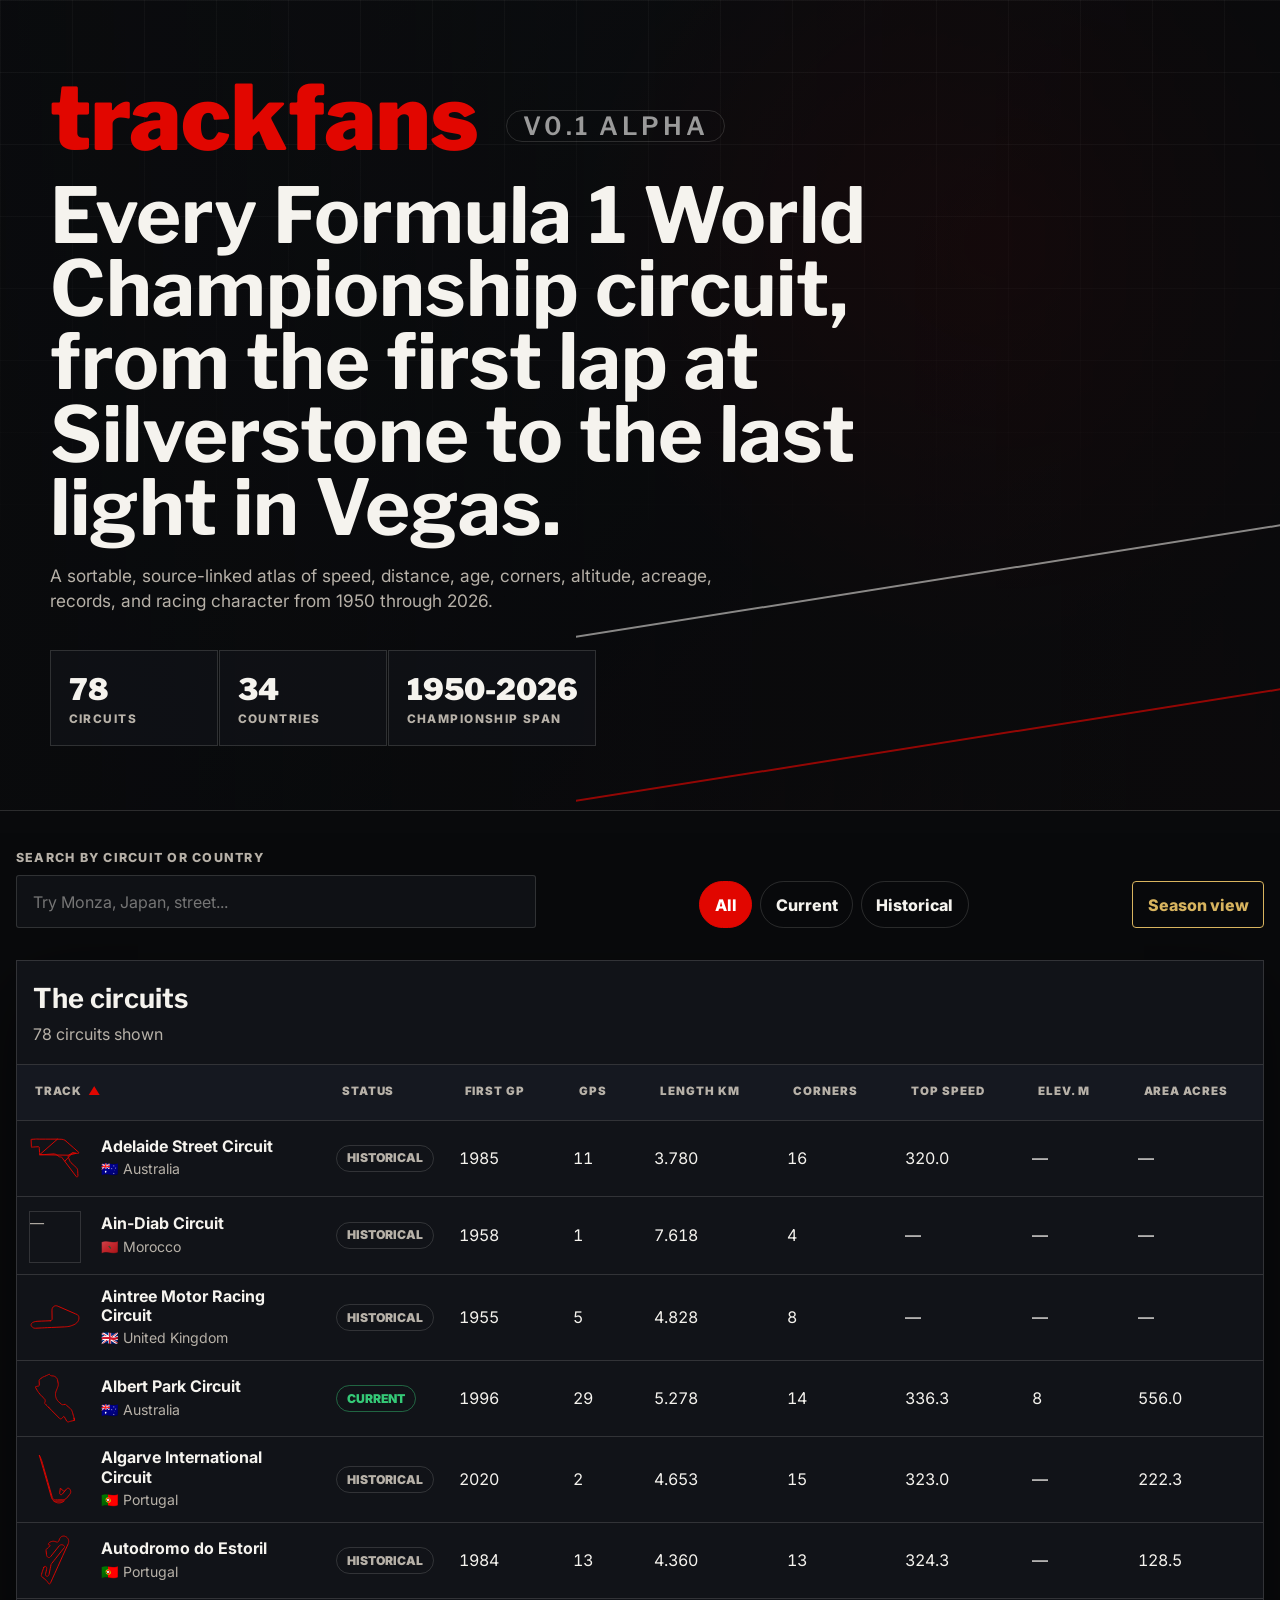
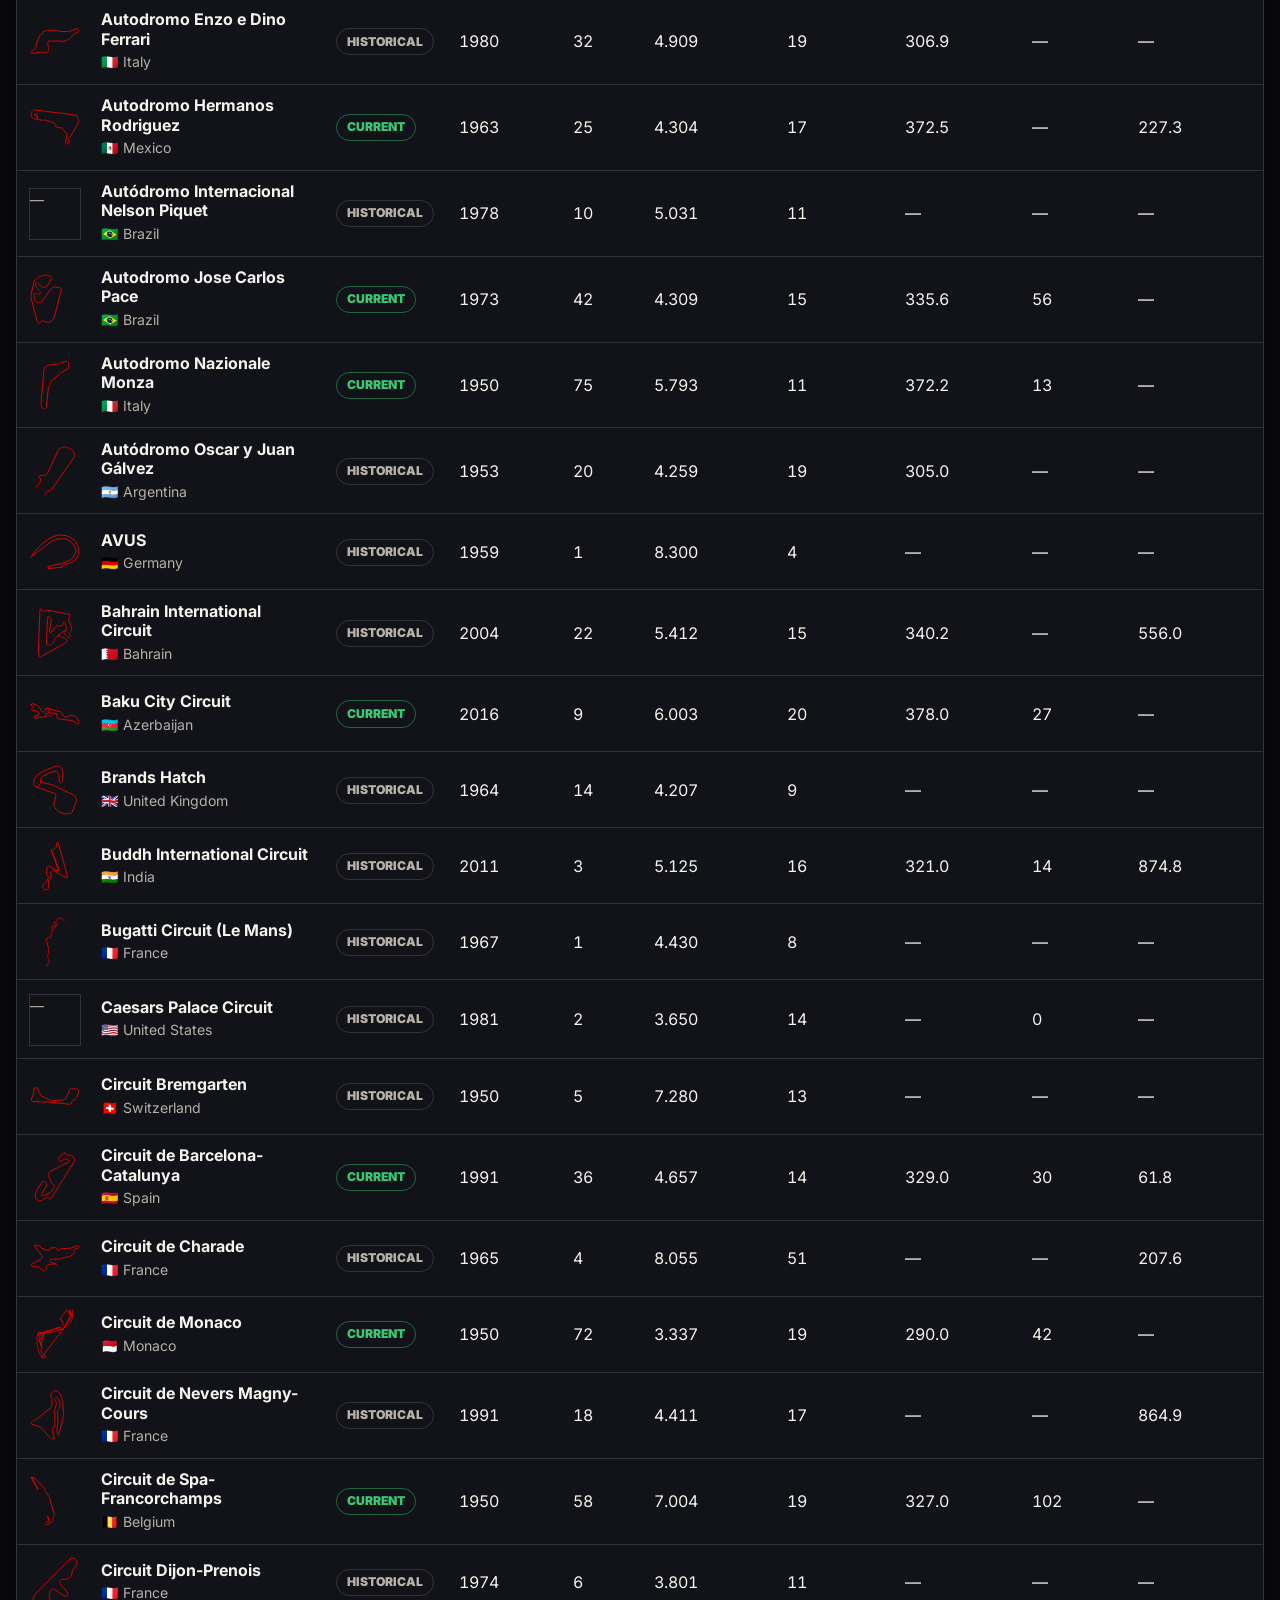
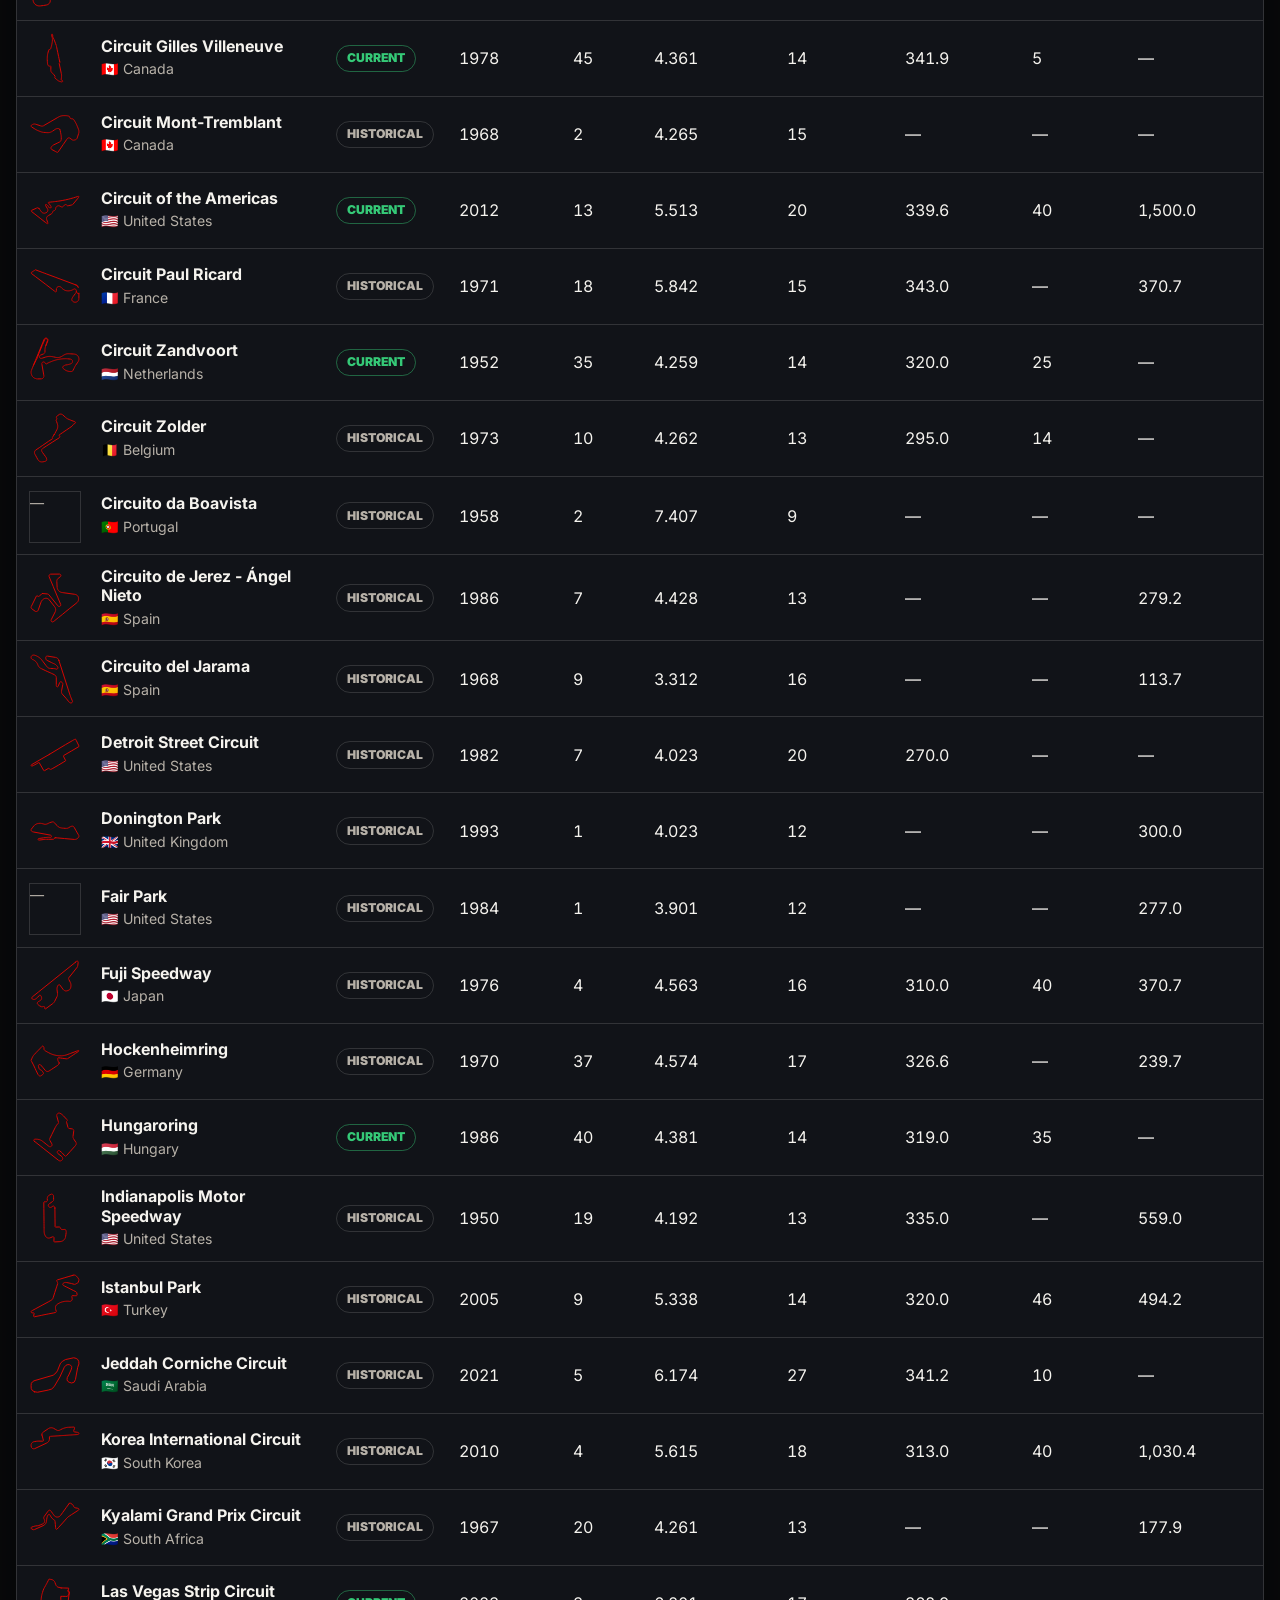
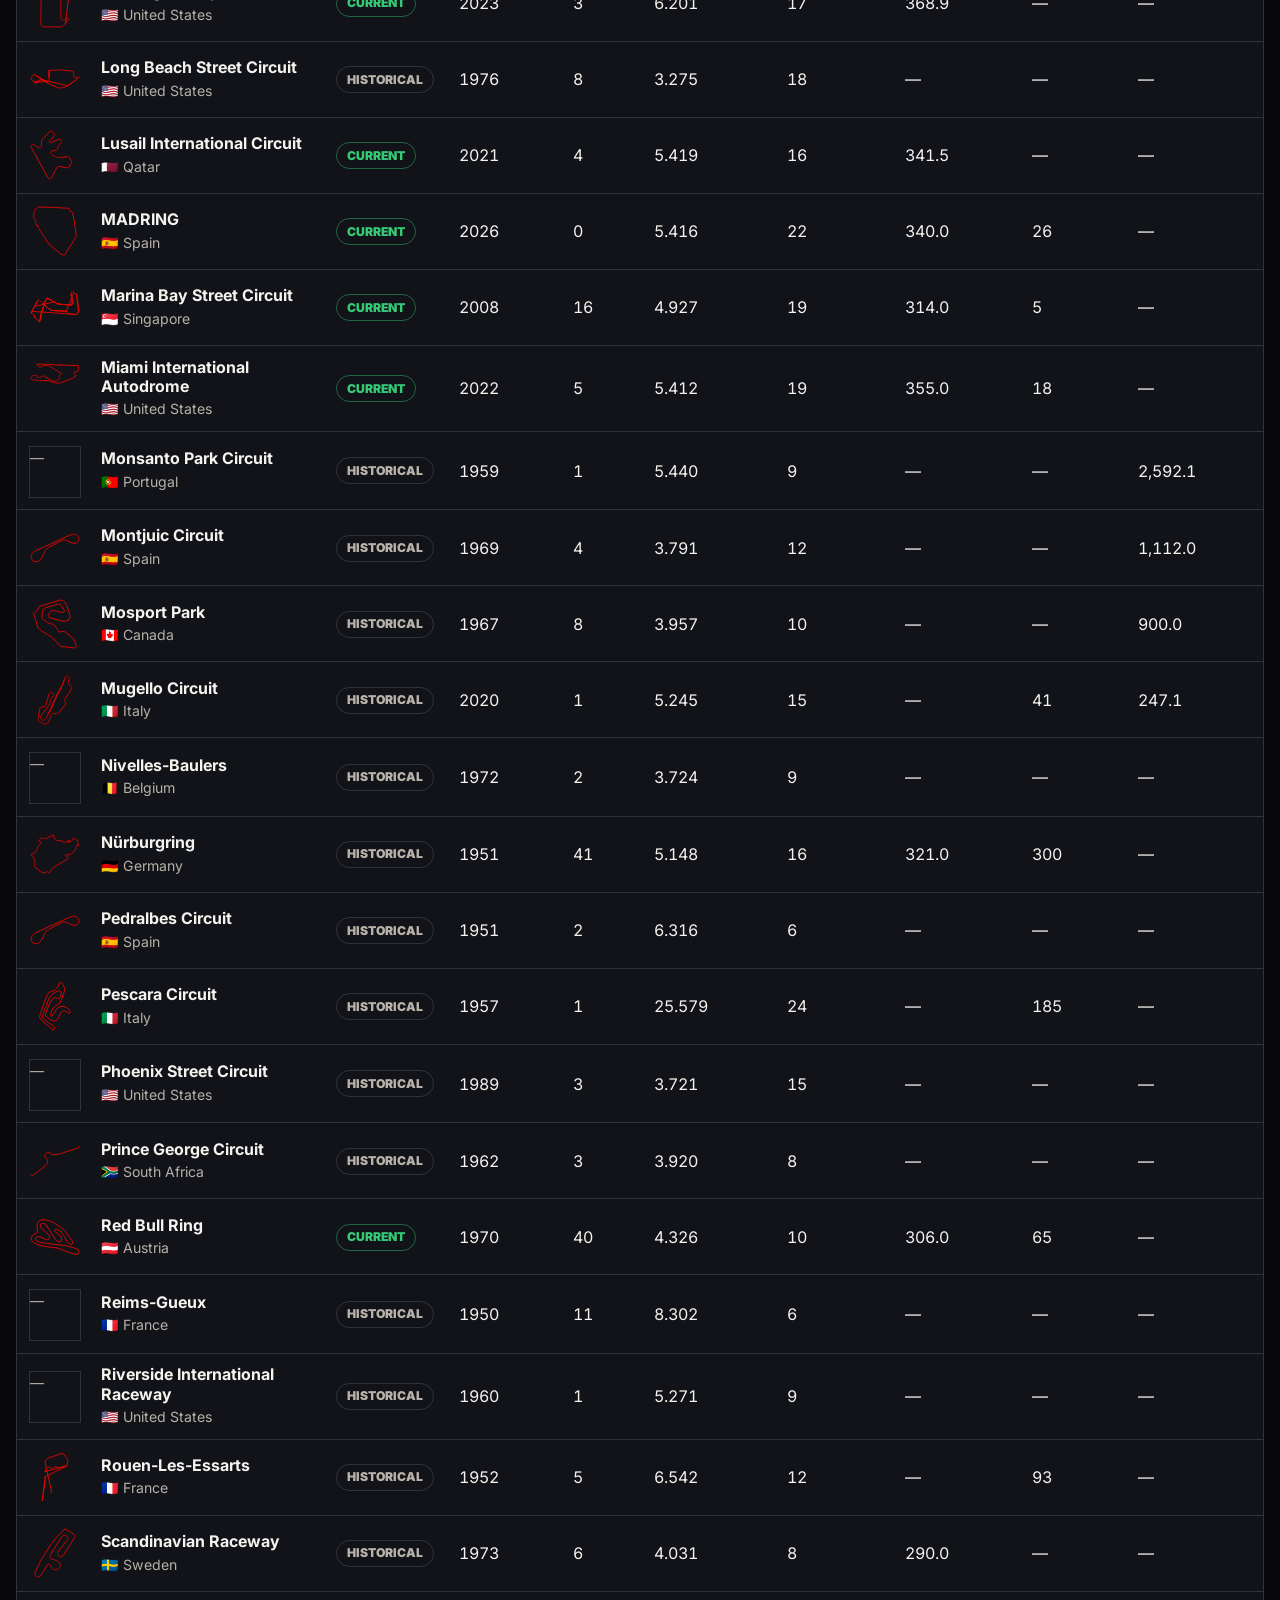
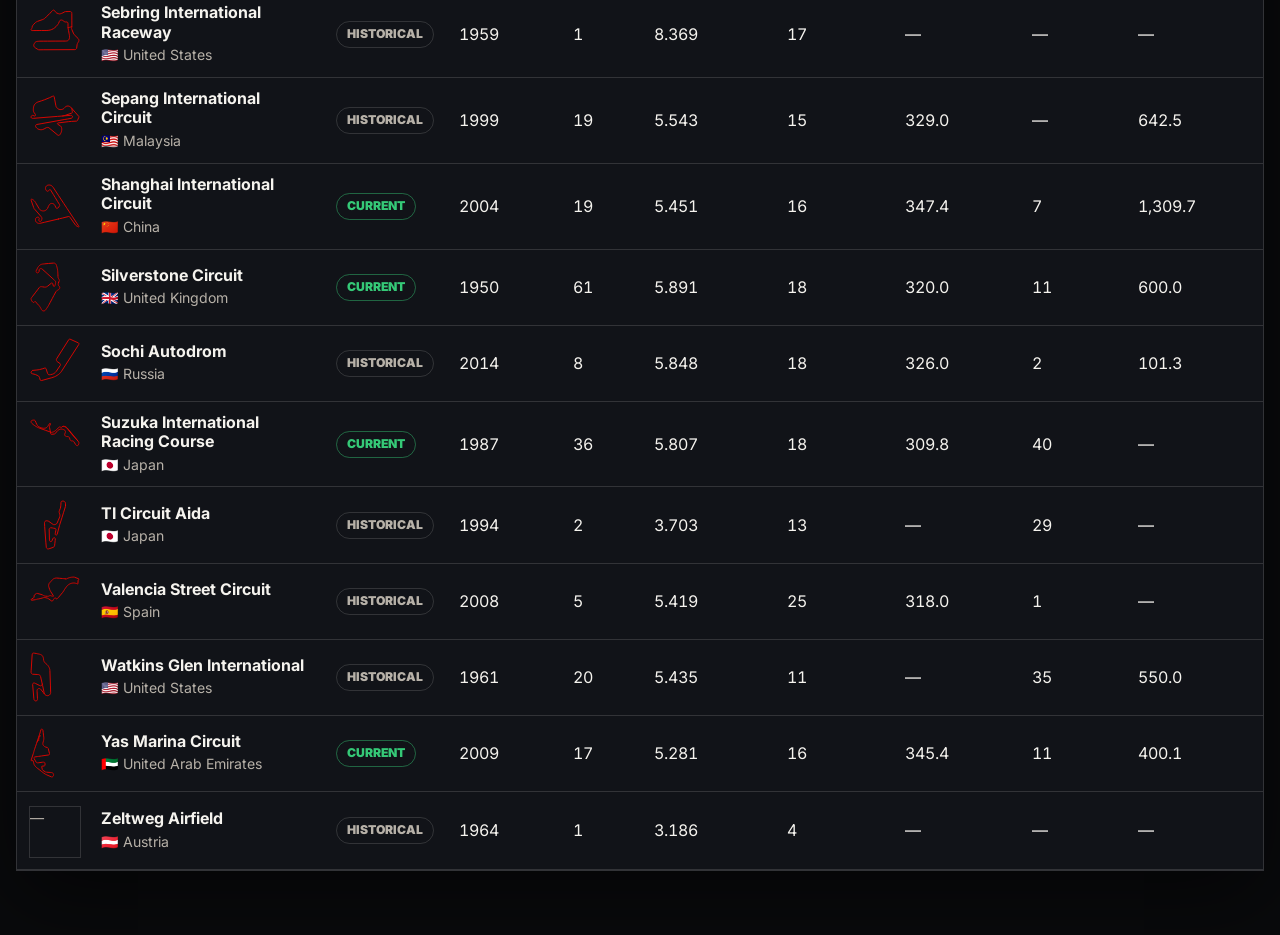
==== commit 7f7f53eb: "Deploy 2026-07-19 17:11" ====
--- a/index.html
+++ b/index.html
@@ -107,6 +107,8 @@
     <script src="./world.js"></script>
     <script src="./seasons.js"></script>
     <script src="./ticker.js" defer></script>
+    <!-- GoatCounter (self-hosted count.js, ISC): privacy-friendly, no cookies -->
+    <script data-goatcounter="https://trackfans.goatcounter.com/count" async src="./count.js"></script>
     <script src="./app.js"></script>
   </body>
 </html>
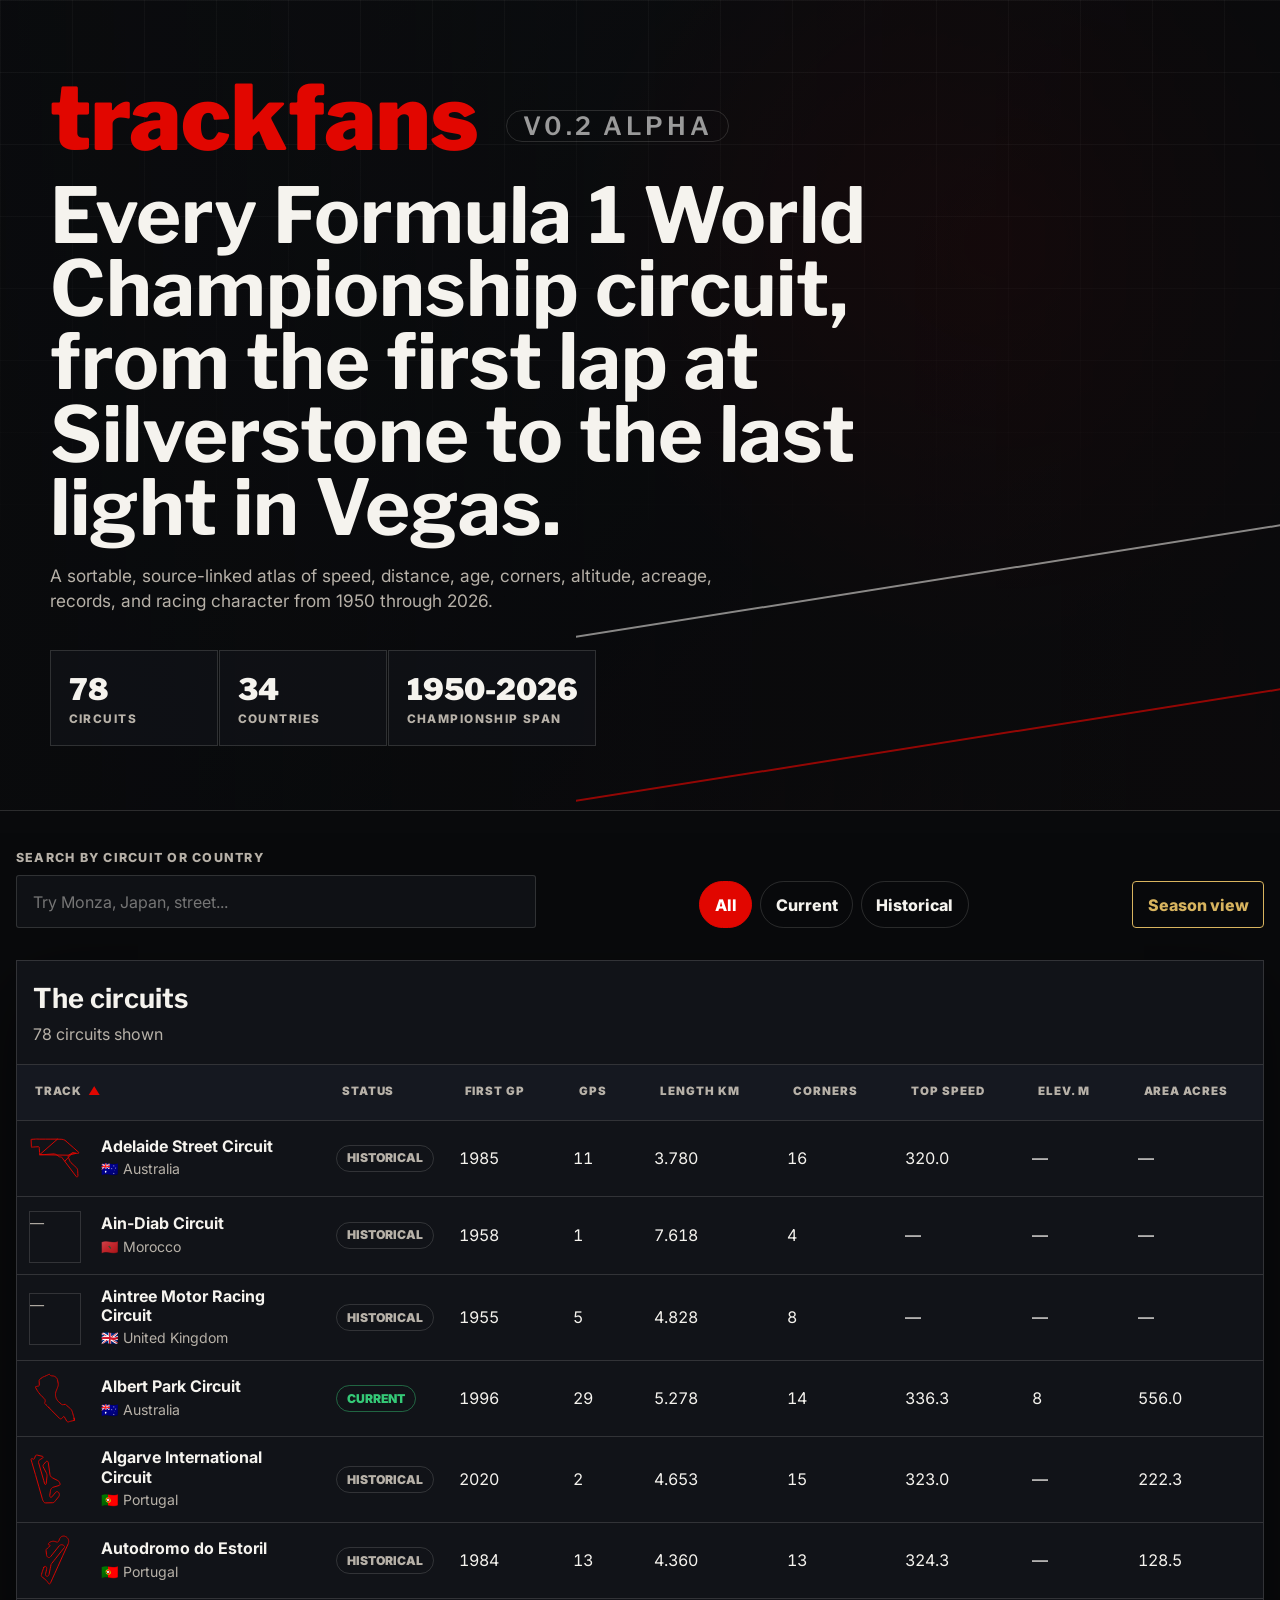
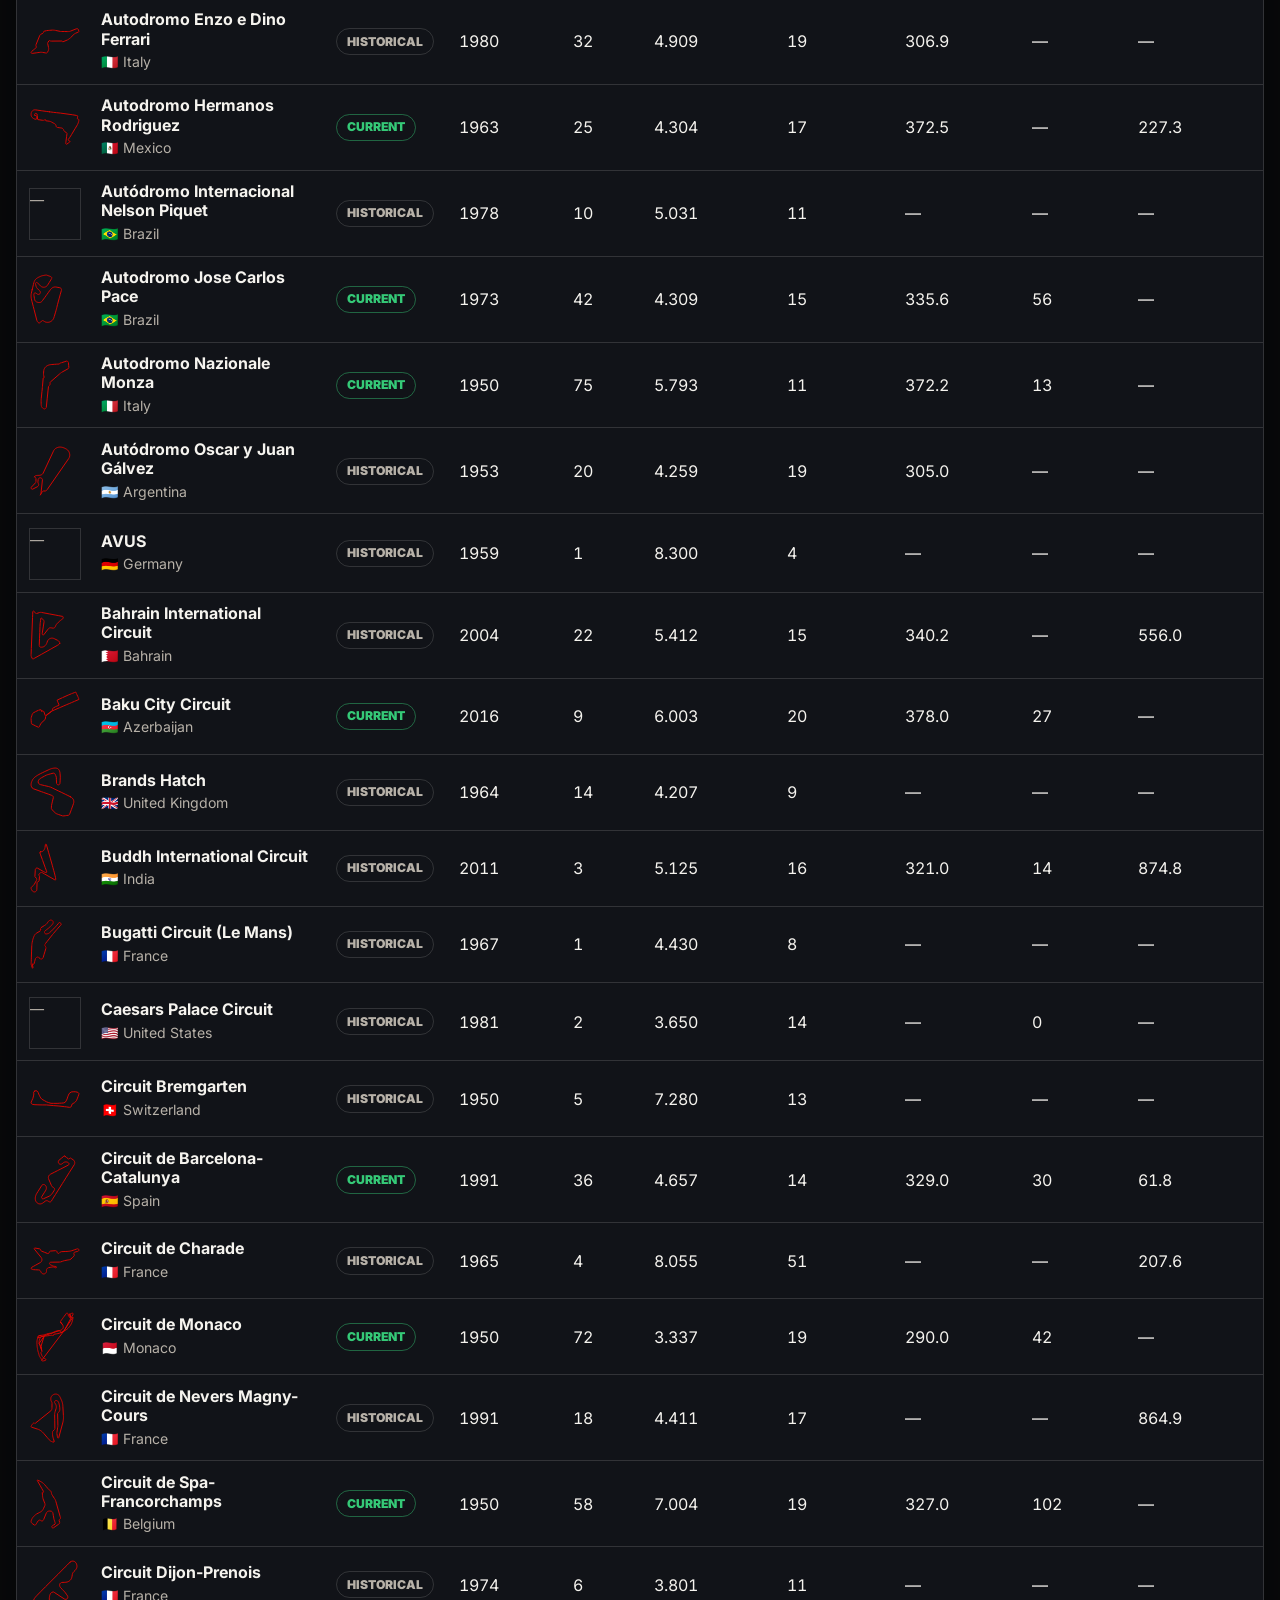
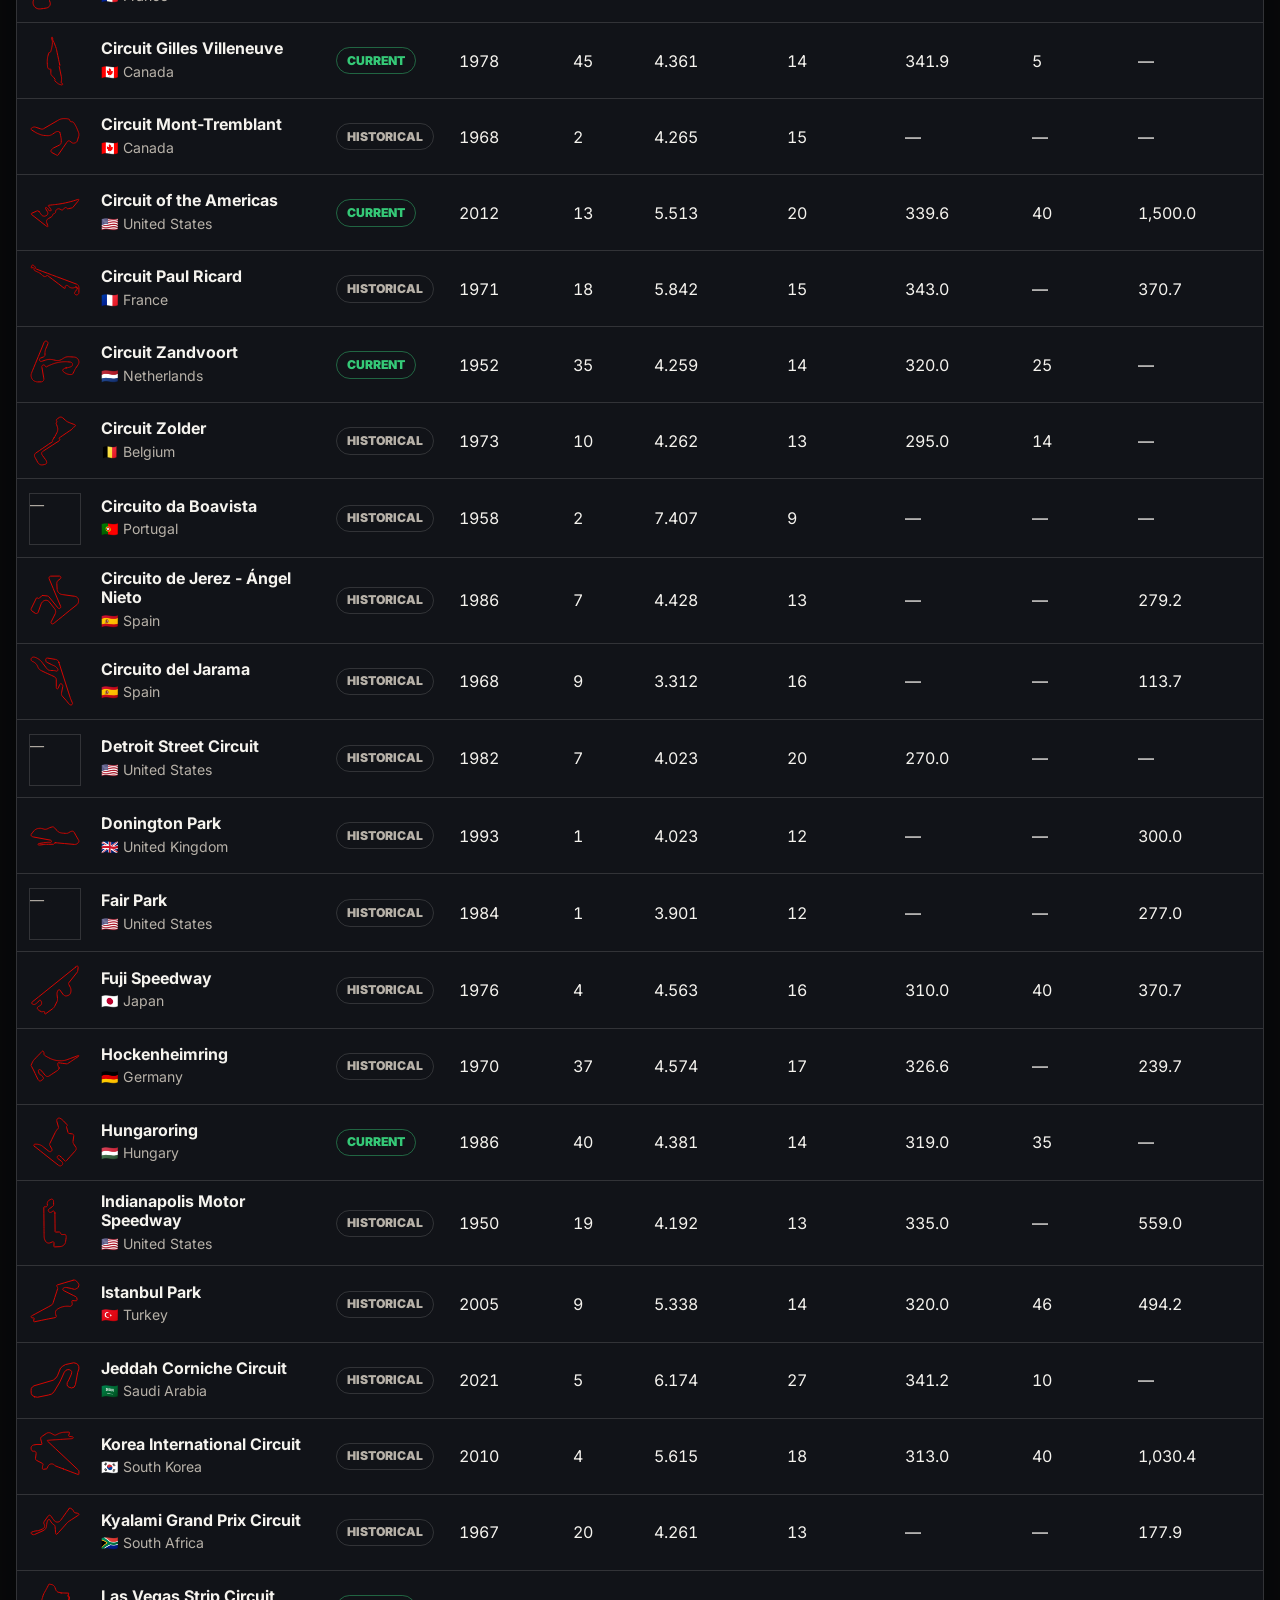
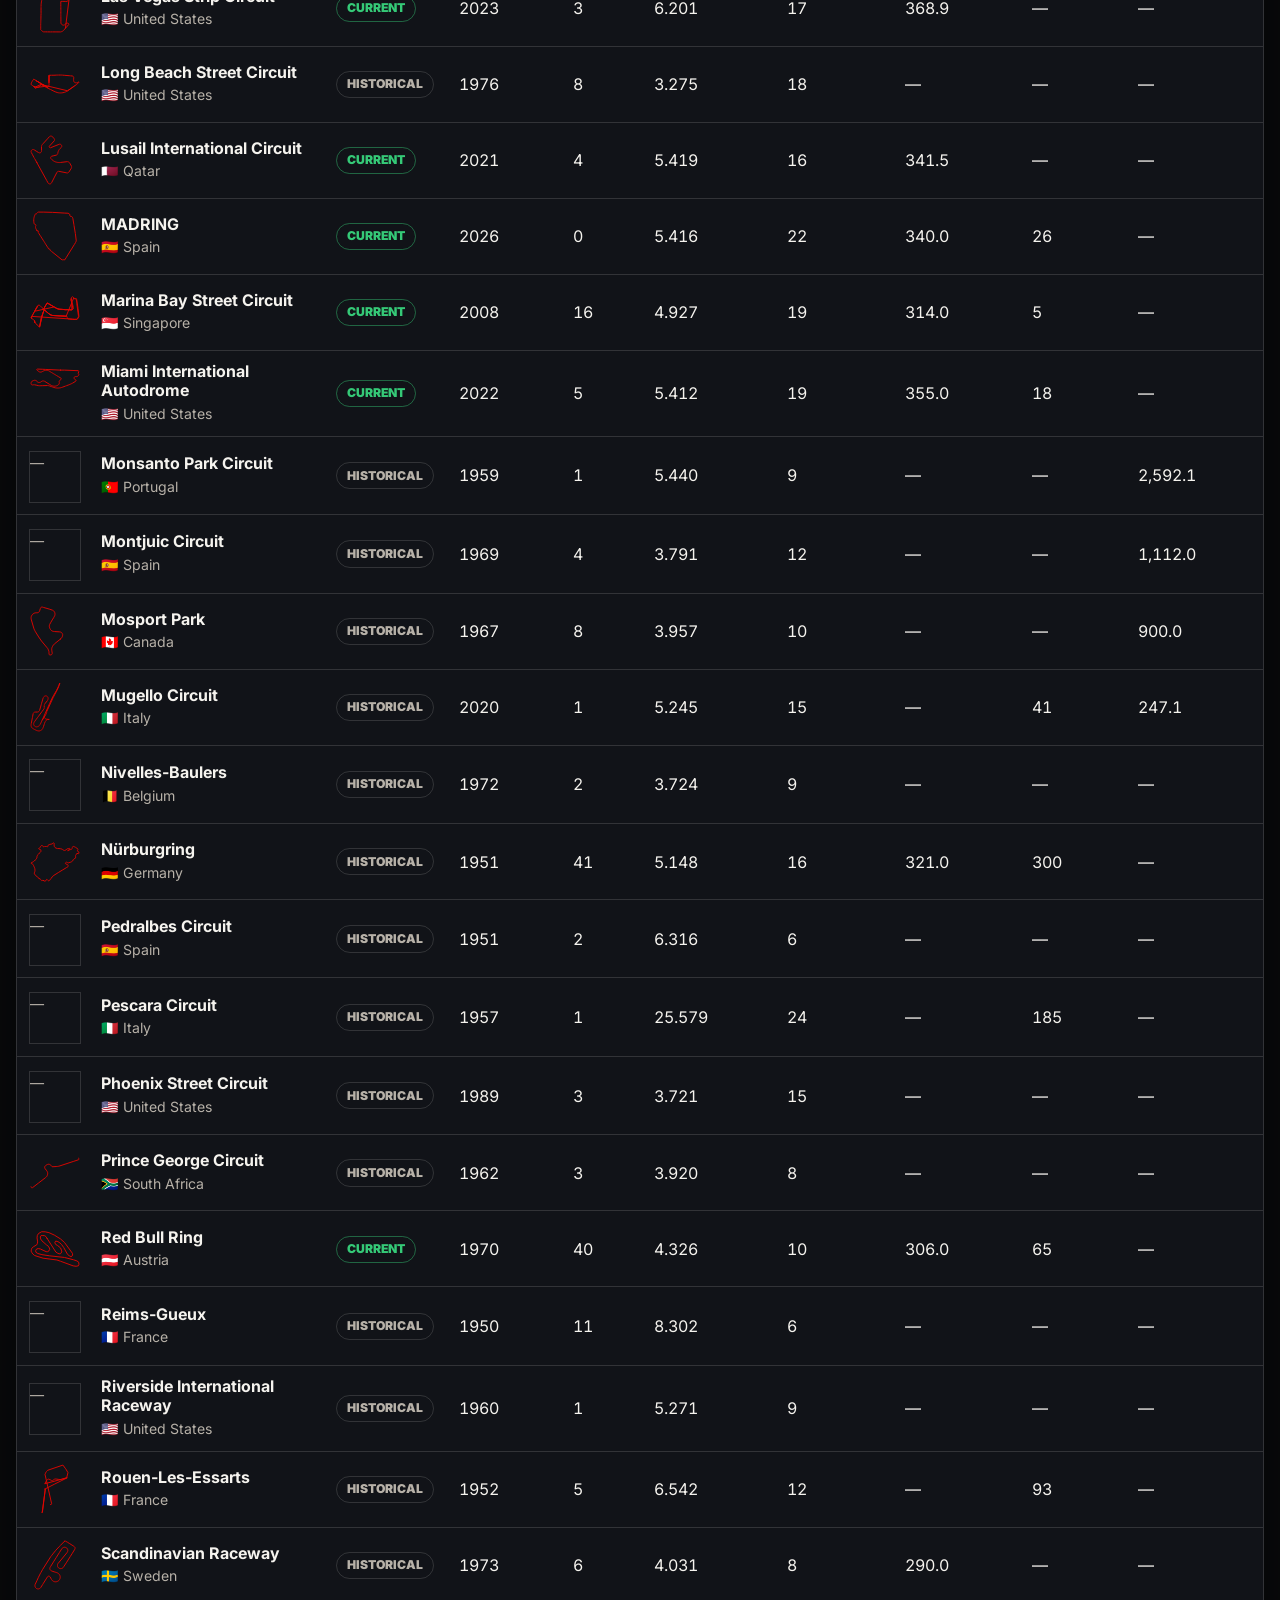
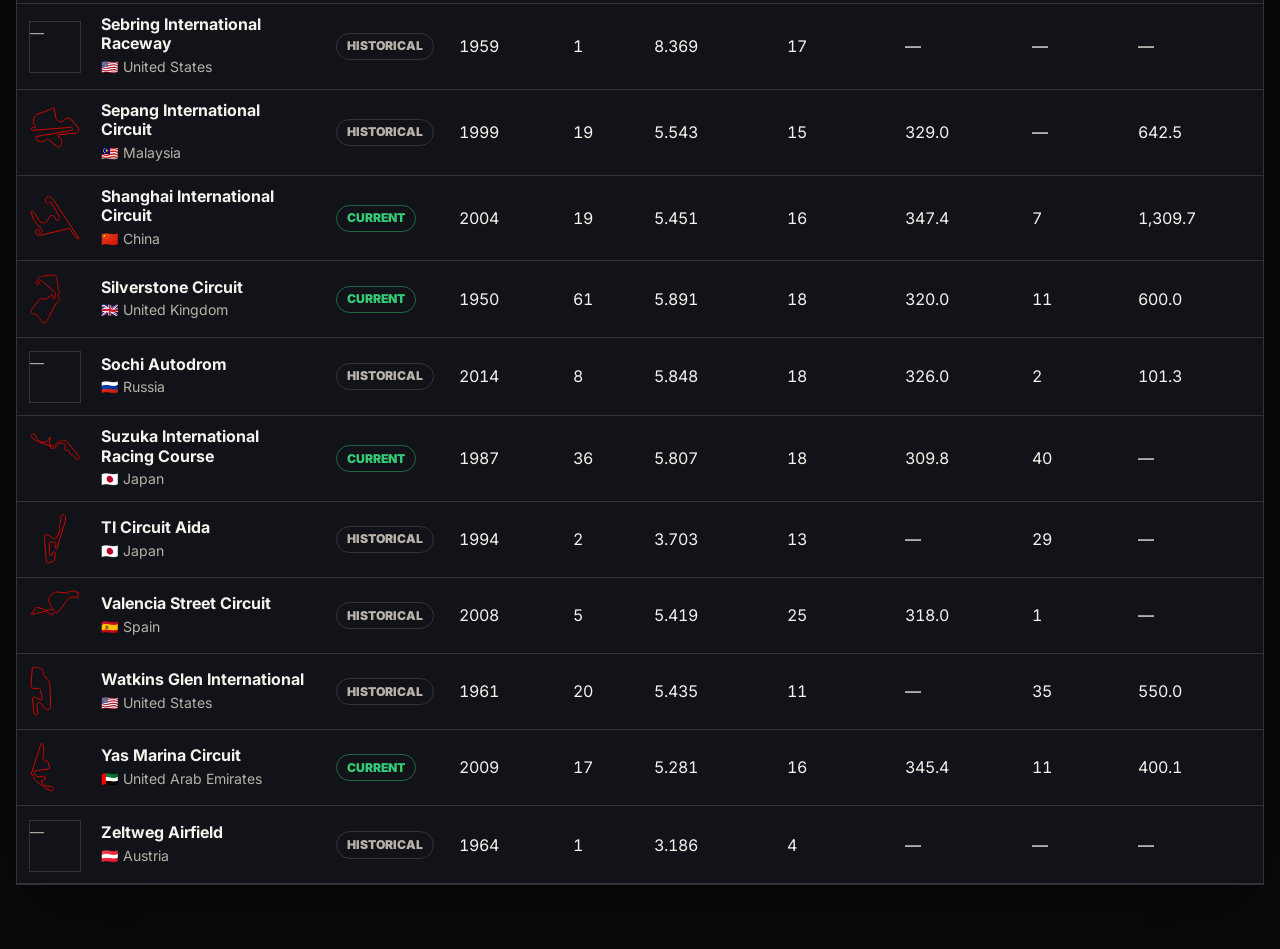
==== commit de427561: "Deploy 2026-07-19 19:38" ====
--- a/index.html
+++ b/index.html
@@ -4,7 +4,7 @@
     <meta charset="utf-8">
     <meta name="viewport" content="width=device-width, initial-scale=1">
     <meta name="color-scheme" content="dark">
-    <title>trackfans v0.1 alpha | Formula 1 World Championship Circuits 1950-2026</title>
+    <title>trackfans v0.2 alpha | Formula 1 World Championship Circuits 1950-2026</title>
     <link rel="preconnect" href="https://fonts.googleapis.com">
     <link rel="preconnect" href="https://fonts.gstatic.com" crossorigin>
     <link href="https://fonts.googleapis.com/css2?family=Inter:wght@400;500;600;700;800;900&family=Libre+Franklin:wght@700;900&display=swap" rel="stylesheet">
@@ -26,7 +26,7 @@
     <header class="hero">
       <div class="hero__grid" aria-hidden="true"></div>
       <div class="hero__content">
-        <p class="brand">trackfans <span class="version-badge">v0.1 alpha</span></p>
+        <p class="brand">trackfans <span class="version-badge">v0.2 alpha</span></p>
         <h1>Every Formula 1 World Championship circuit, from the first lap at Silverstone to the last light in Vegas.</h1>
         <p class="tagline">A sortable, source-linked atlas of speed, distance, age, corners, altitude, acreage, records, and racing character from 1950 through 2026.</p>
         <dl class="hero-stats" aria-label="Collection statistics">
--- a/styles.css
+++ b/styles.css
@@ -528,6 +528,52 @@
   color: var(--red);
 }
 
+.outline-detail {
+  position: relative;
+  min-width: 0;
+}
+
+.outline-detail .outline-large {
+  display: block;
+}
+
+.corner-marker circle {
+  fill: var(--red);
+  stroke: var(--ink);
+  stroke-width: 5;
+}
+
+.corner-marker text {
+  fill: white;
+  font: 900 24px/1 var(--font-sans);
+  text-anchor: middle;
+  pointer-events: none;
+}
+
+.outline-detail.corners-hidden .corner-marker {
+  display: none;
+}
+
+.outline-toggle {
+  position: absolute;
+  right: 0;
+  bottom: 0;
+  min-height: 44px;
+  border: 1px solid var(--line);
+  border-radius: 999px;
+  background: #1a1d24;
+  color: var(--ink);
+  cursor: pointer;
+  padding: 0.55rem 0.85rem;
+  font-weight: 900;
+}
+
+.outline-toggle[aria-pressed="true"] {
+  border-color: var(--red);
+  background: var(--red);
+  color: white;
+}
+
 .media-grid {
   display: grid;
   grid-template-columns: minmax(0, 1.3fr) minmax(280px, 0.7fr);
@@ -537,6 +583,13 @@
 
 .satellite {
   margin: 0;
+}
+
+.satellite__frame {
+  position: relative;
+  overflow: hidden;
+  border: 1px solid var(--line);
+  background: #07080a;
 }
 
 .satellite img,
@@ -545,13 +598,69 @@
   width: 100%;
   aspect-ratio: 8 / 5;
   object-fit: cover;
-  border: 1px solid var(--line);
   background: #07080a;
+}
+
+.satellite__overlay {
+  position: absolute;
+  inset: 0;
+  width: 100%;
+  height: 100%;
+  pointer-events: none;
+}
+
+.satellite__overlay polyline {
+  fill: none;
+  stroke: var(--red);
+  stroke-width: 5;
+  stroke-linecap: round;
+  stroke-linejoin: round;
+  opacity: 0.6;
+}
+
+.satellite__area {
+  fill: none;
+  stroke: white;
+  stroke-width: 1;
+  stroke-dasharray: 6 5;
+  opacity: 0.9;
+}
+
+.satellite__area-label {
+  fill: white;
+  paint-order: stroke;
+  stroke: rgba(0, 0, 0, 0.8);
+  stroke-width: 4;
+  font: 800 14px/1 var(--font-sans);
+}
+
+.satellite__toolbar {
+  display: flex;
+  flex-wrap: wrap;
+  gap: 0.45rem;
+  margin-bottom: 0.55rem;
+}
+
+.satellite__toolbar button {
+  min-width: 44px;
+  min-height: 44px;
+  border: 1px solid var(--line);
+  border-radius: 3px;
+  background: #1a1d24;
+  color: var(--ink);
+  cursor: pointer;
+  font-weight: 900;
+}
+
+.satellite__toolbar button:hover {
+  border-color: rgba(245, 243, 238, 0.34);
+  background: #222631;
 }
 
 .image-fallback {
   display: grid;
   place-items: center;
+  border: 1px solid var(--line);
   color: var(--subtle);
 }
 
@@ -592,6 +701,87 @@
   margin-top: 0.35rem;
   color: var(--muted);
   font-weight: 500;
+}
+
+.record-photo {
+  margin: 0.75rem 0 0;
+}
+
+.record-photo img {
+  display: block;
+  width: 100%;
+  max-height: 180px;
+  object-fit: cover;
+  border: 1px solid var(--line);
+}
+
+.record-photo figcaption {
+  color: var(--muted);
+  font-size: 0.78rem;
+  font-weight: 500;
+}
+
+.record-photo a,
+.disabled-action {
+  color: var(--ink);
+  text-decoration-color: var(--red);
+  text-underline-offset: 0.2em;
+}
+
+.disabled-action {
+  display: inline-flex;
+  align-items: center;
+  min-height: 44px;
+  margin-top: 0.85rem;
+  border: 1px solid rgba(216, 180, 95, 0.44);
+  border-radius: 3px;
+  color: var(--gold);
+  padding: 0.6rem 0.85rem;
+  font-weight: 900;
+  text-decoration: none;
+}
+
+.disabled-action[aria-disabled="true"] {
+  cursor: not-allowed;
+  opacity: 0.78;
+}
+
+.corner-chip-list {
+  display: flex;
+  flex-wrap: wrap;
+  gap: 0.5rem;
+}
+
+.corner-chip {
+  display: inline-flex;
+  align-items: center;
+  min-height: 2rem;
+  max-width: 100%;
+  border: 1px solid var(--line);
+  border-radius: 999px;
+  background: #151820;
+  color: var(--ink);
+  padding: 0.35rem 0.65rem;
+  font-size: 0.86rem;
+  font-weight: 800;
+  overflow-wrap: anywhere;
+}
+
+.corner-data h4 {
+  margin: 1rem 0 0.4rem;
+  color: var(--ink);
+  font-size: 0.82rem;
+  letter-spacing: 0.08em;
+  text-transform: uppercase;
+}
+
+.straight-list strong {
+  color: var(--ink);
+}
+
+.straight-list span {
+  display: block;
+  margin-top: 0.2rem;
 }
 
 .detail-section {
@@ -713,6 +903,15 @@
 
   .outline-large {
     max-height: 220px;
+  }
+
+  .outline-toggle {
+    position: static;
+    margin-top: 0.6rem;
+  }
+
+  .corner-chip {
+    border-radius: 6px;
   }
 }
 
